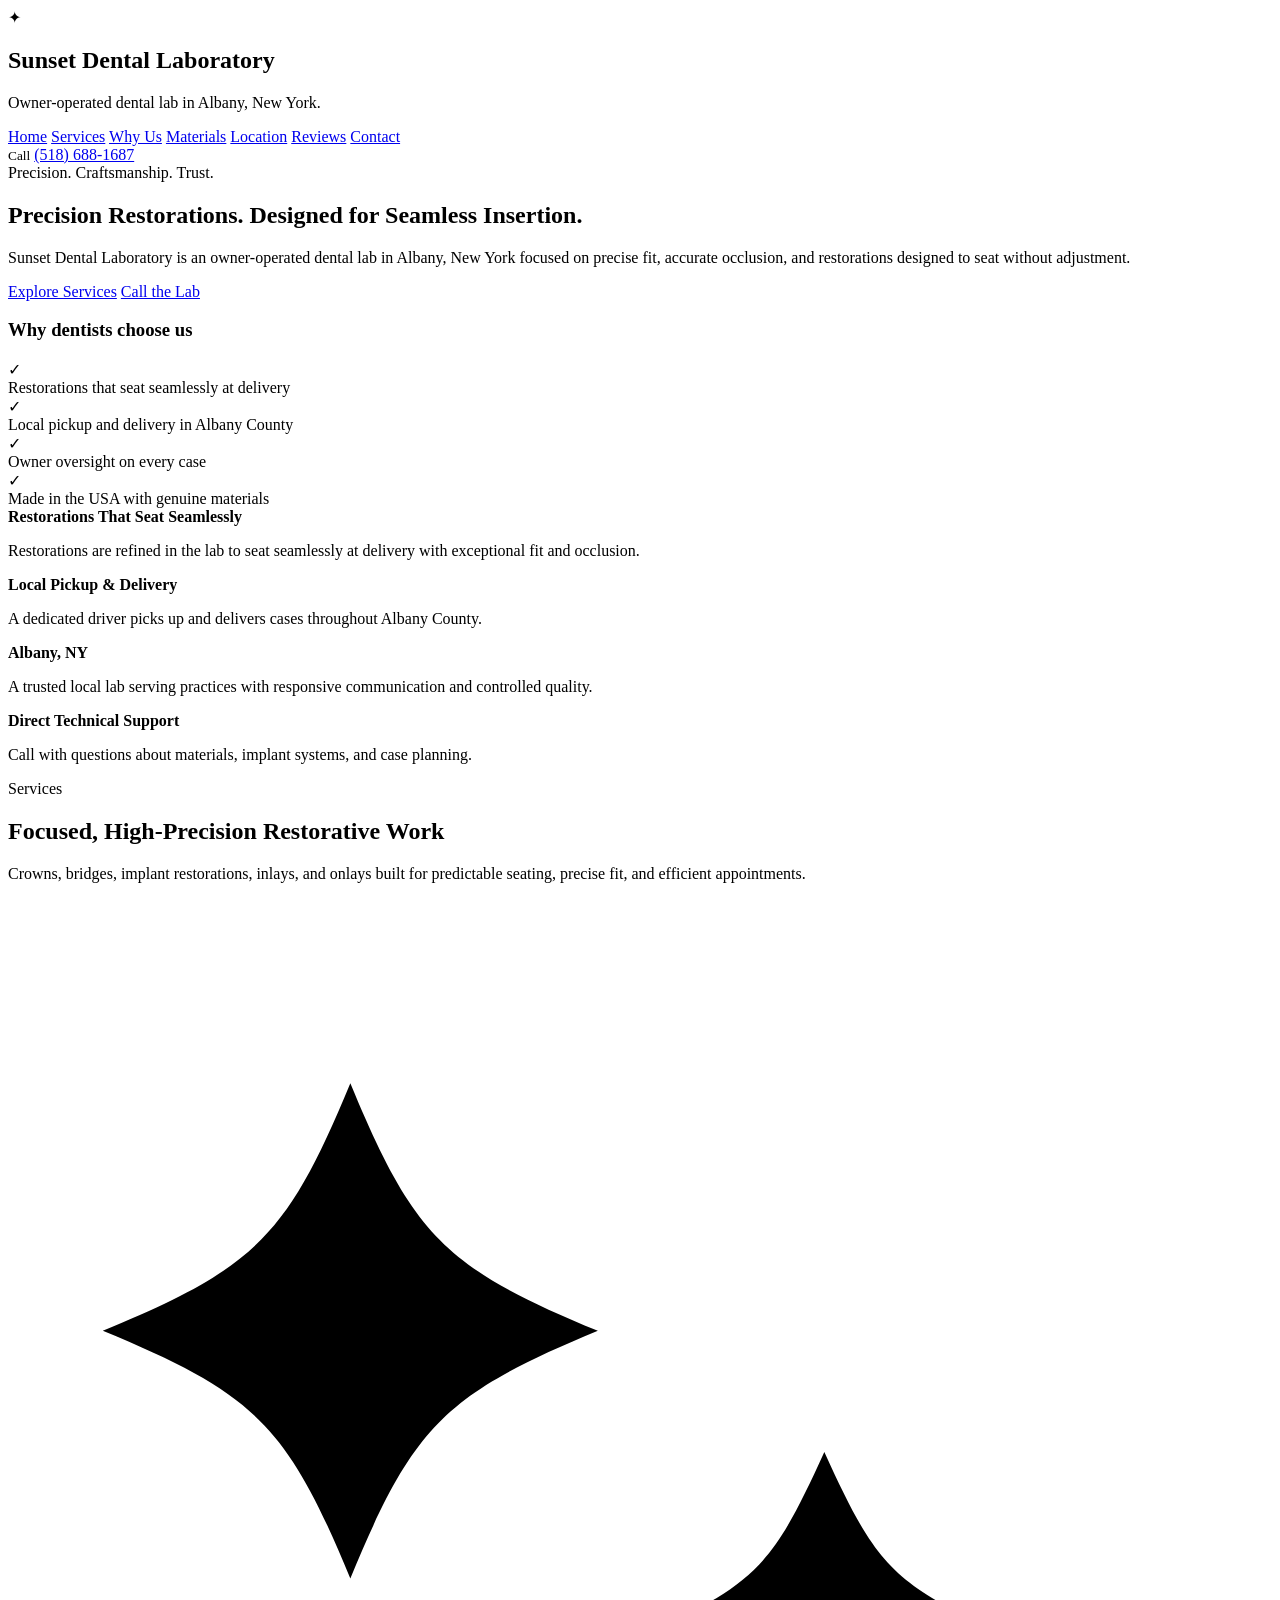
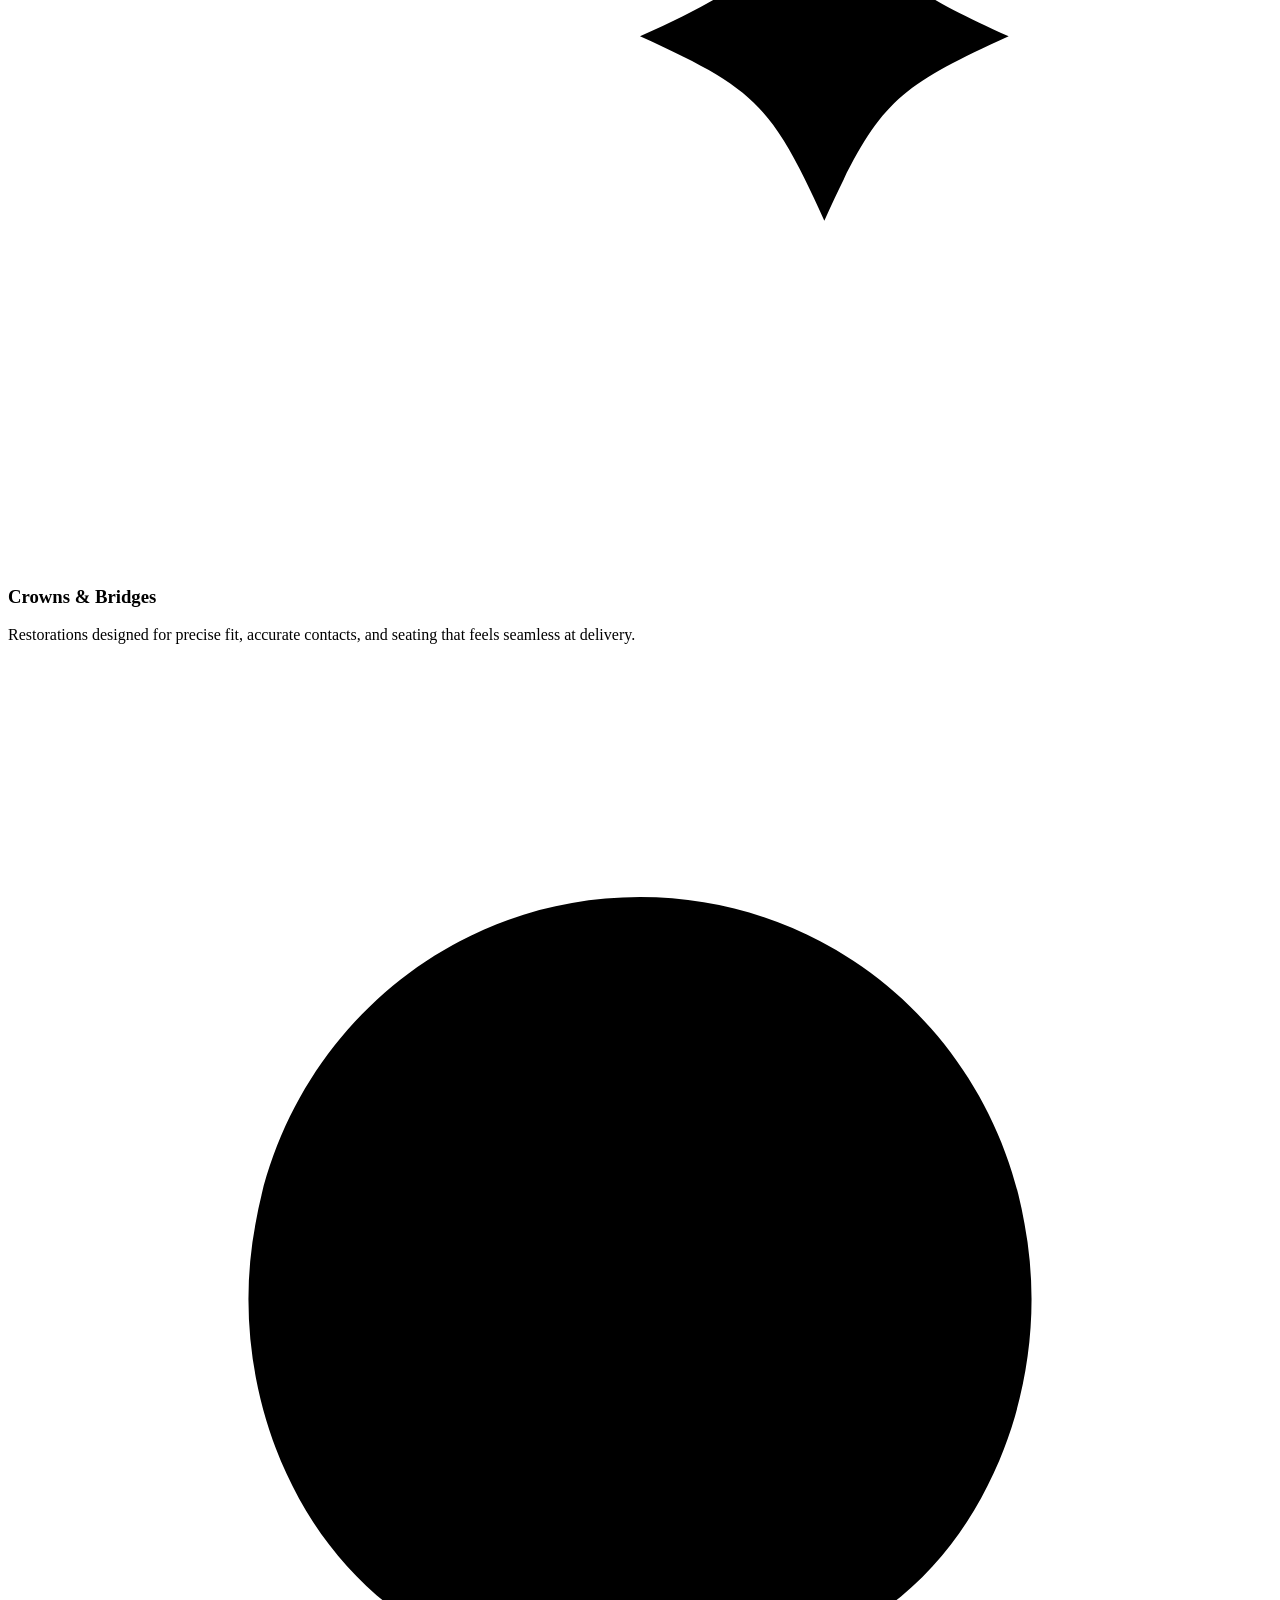
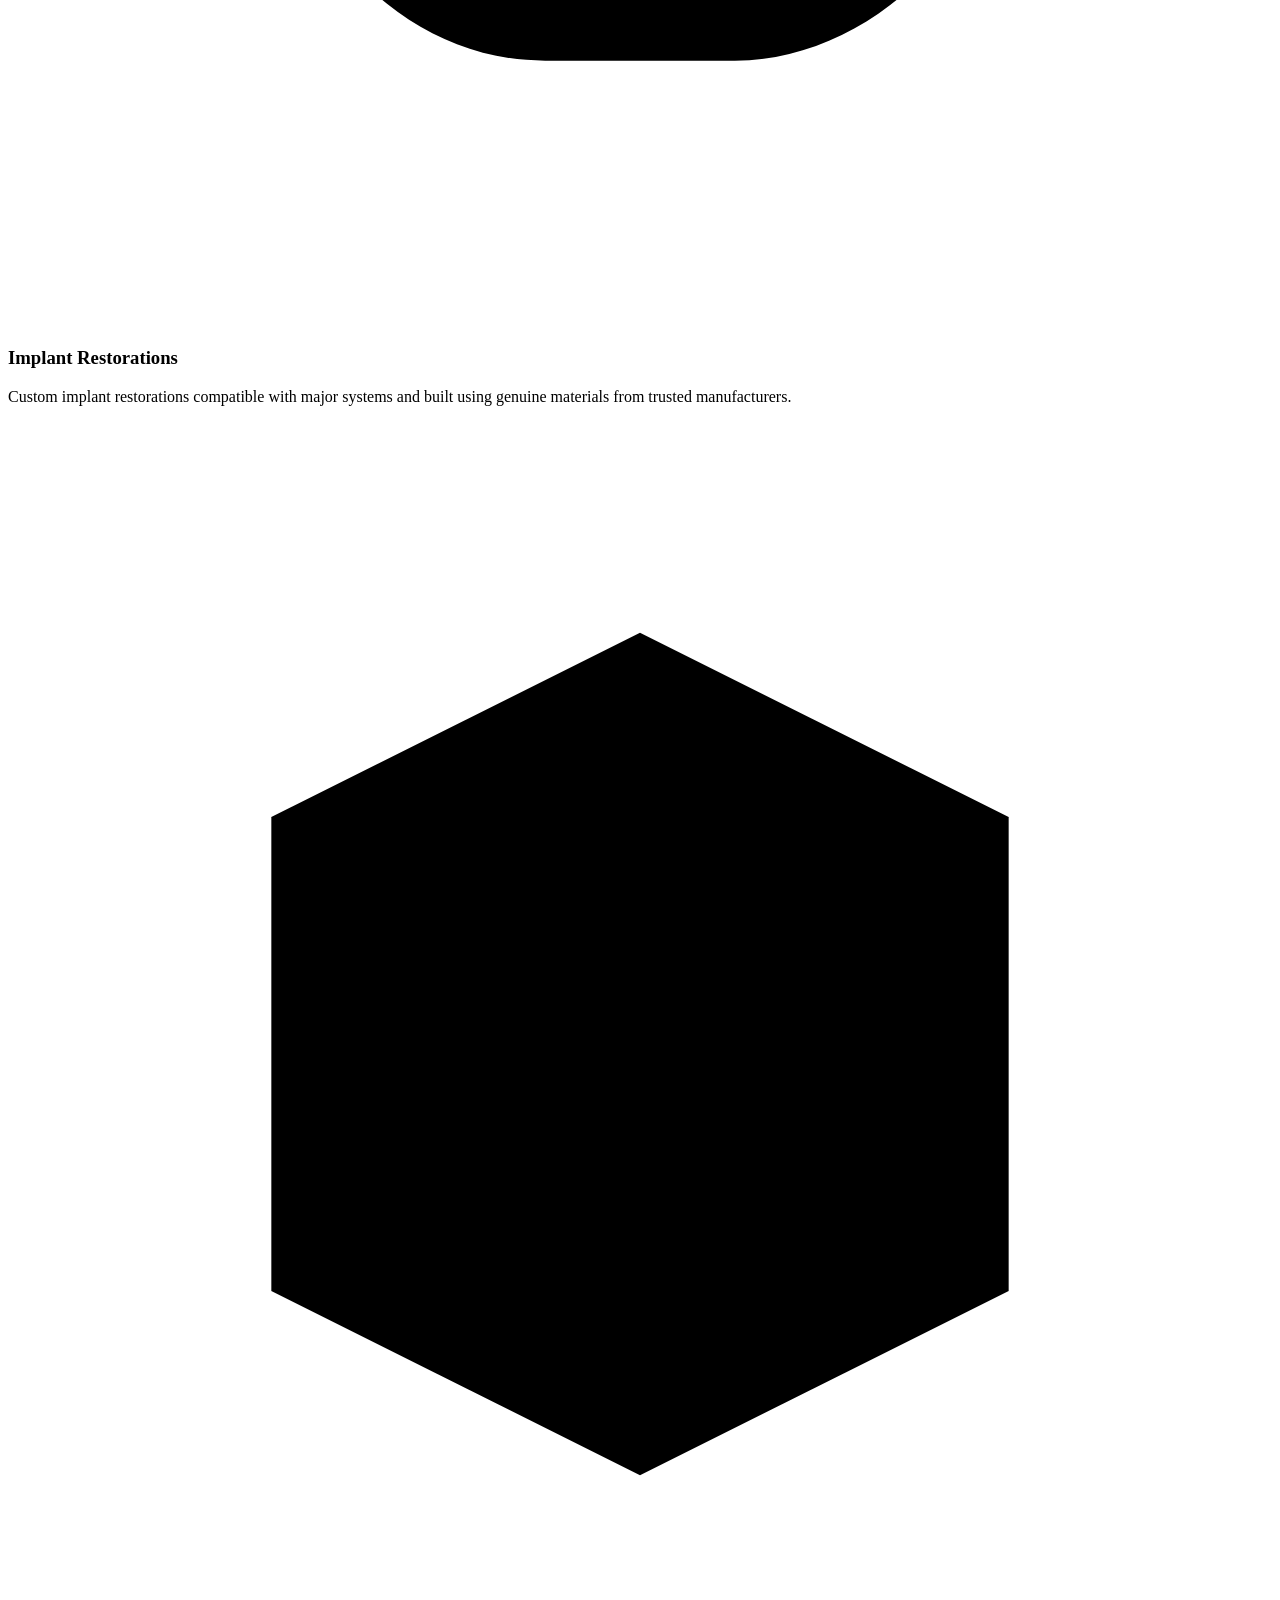
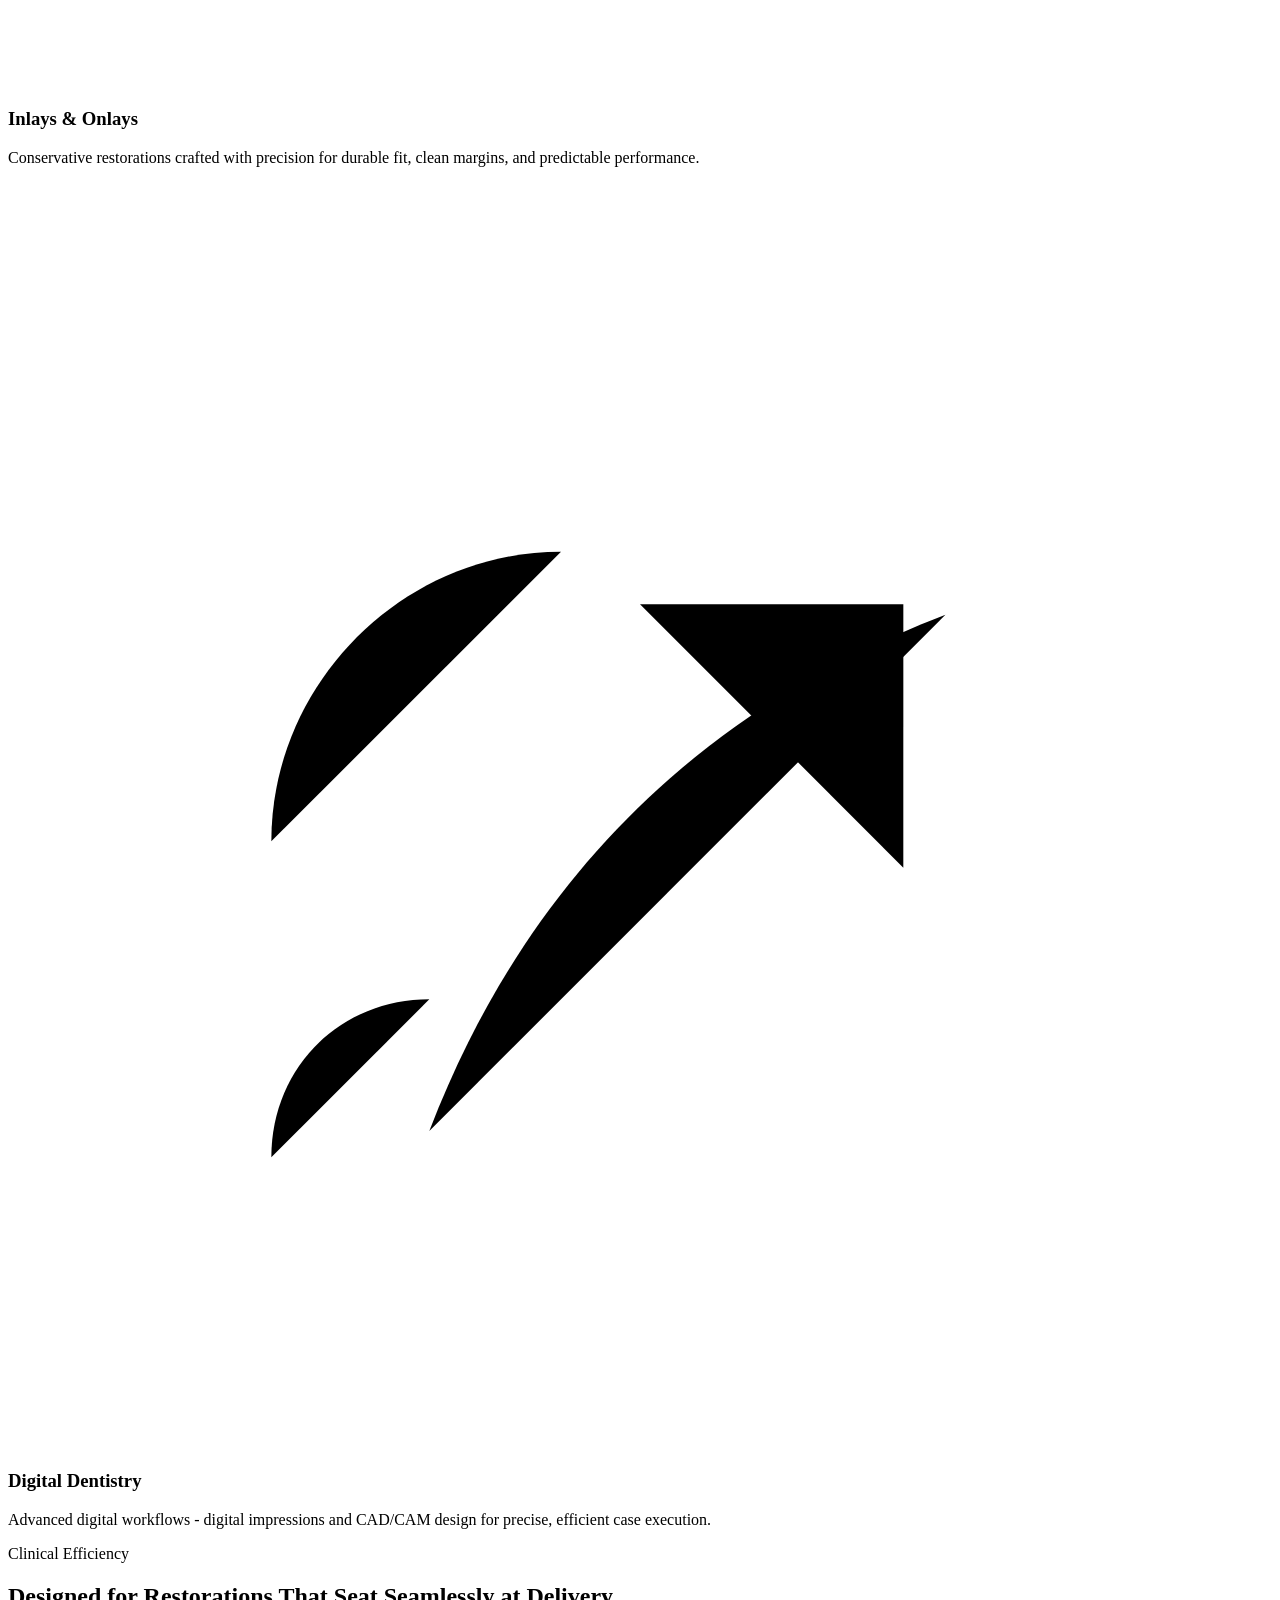
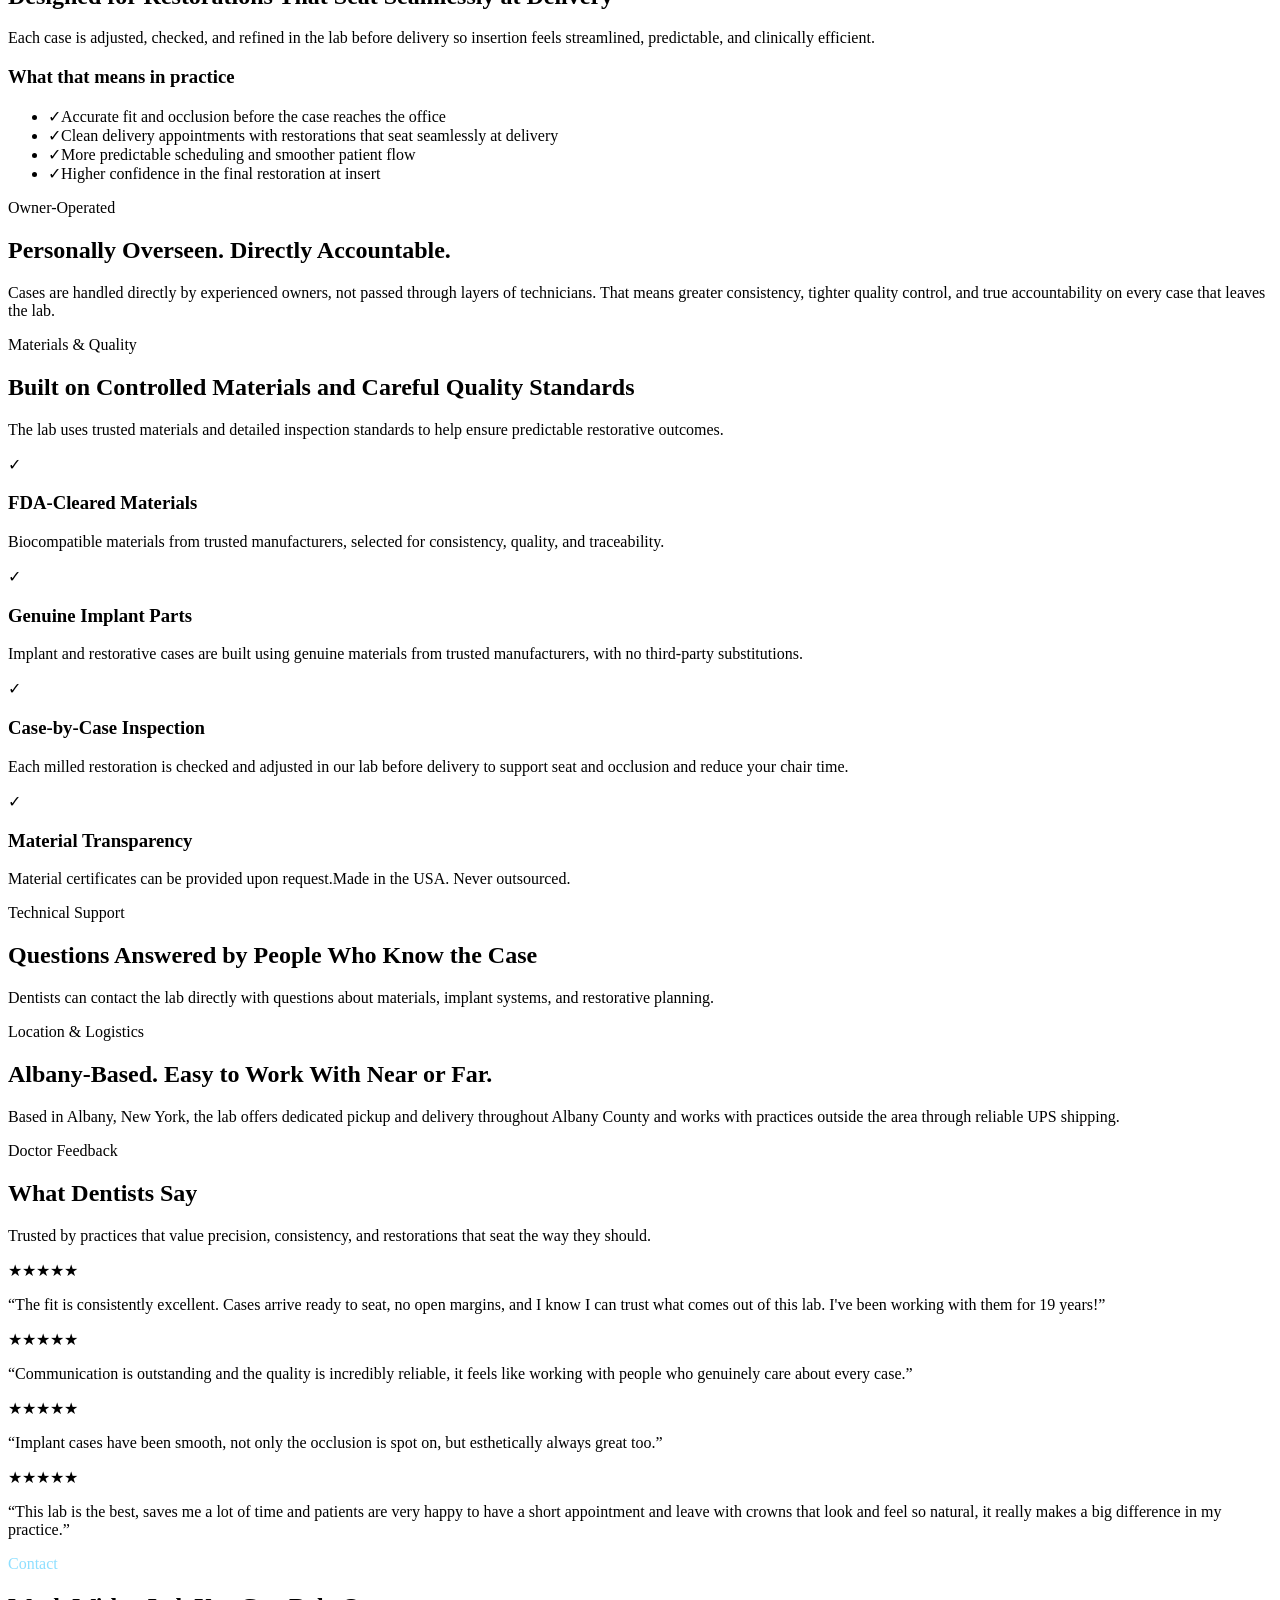
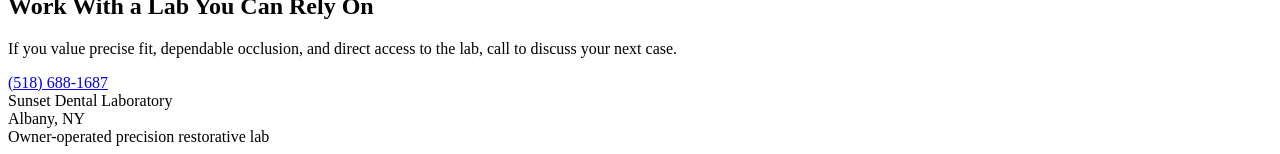
==== index.html @ c964f312 "Update index.html" ====
<!DOCTYPE html>
<html lang="en">
  <head>
    <meta charset="UTF-8" />
    <meta name="viewport" content="width=device-width, initial-scale=1.0" />
    <title>Sunset Dental Laboratory</title>
    <link rel="stylesheet" href="styles.css" />
  </head>
  <body>
    <div class="site-shell">
      <aside class="sidebar">
        <div class="brand">
          <div class="brand-mark">✦</div>
          <h1>Sunset Dental Laboratory</h1>
          <p>Owner-operated dental lab in Albany, New York.</p>
        </div>

        <nav class="side-nav" aria-label="Site navigation">
          <a href="#home">Home</a>
          <a href="#services">Services</a>
          <a href="#chairside">Why Us</a>
          <a href="#materials">Materials</a>
          <a href="#location">Location</a>
          <a href="#reviews">Reviews</a>
          <a href="#contact">Contact</a>
        </nav>

        <div class="side-contact">
          <small>Call</small>
          <a href="tel:15186881687">(518) 688-1687</a>
        </div>
      </aside>

      <main class="content">
        <section class="hero" id="home">
          <div class="container hero-grid">
            <div>
              <div class="eyebrow">Precision. Craftsmanship. Trust.</div>
              <h2>Precision Restorations. Designed for Seamless Insertion.</h2>
              <p>
                Sunset Dental Laboratory is an owner-operated dental lab in Albany, New York focused on precise fit,
                accurate occlusion, and restorations designed to seat without adjustment.
              </p>
              <div class="hero-actions">
                <a class="btn btn-primary" href="#services">Explore Services</a>
                <a class="btn btn-secondary" href="#contact">Call the Lab</a>
              </div>
            </div>

            <div class="hero-card">
              <h3>Why dentists choose us</h3>
              <div class="mini-list">
                <div class="mini-item"><div class="mini-dot">✓</div><div>Restorations that seat seamlessly at delivery</div></div>
                <div class="mini-item"><div class="mini-dot">✓</div><div>Local pickup and delivery in Albany County</div></div>
                <div class="mini-item"><div class="mini-dot">✓</div><div>Owner oversight on every case</div></div>
                <div class="mini-item"><div class="mini-dot">✓</div><div>Made in the USA with genuine materials</div></div>
              </div>
            </div>
          </div>
        </section>

        <section class="trust-strip">
          <div class="container">
            <div class="trust-grid">
              <div class="trust-item">
                <strong>Restorations That Seat Seamlessly</strong>
                <p>Restorations are refined in the lab to seat seamlessly at delivery with exceptional fit and occlusion.</p>
              </div>
              <div class="trust-item">
                <strong>Local Pickup &amp; Delivery</strong>
                <p>A dedicated driver picks up and delivers cases throughout Albany County.</p>
              </div>
              <div class="trust-item">
                <strong>Albany, NY</strong>
                <p>A trusted local lab serving practices with responsive communication and controlled quality.</p>
              </div>
              <div class="trust-item">
                <strong>Direct Technical Support</strong>
                <p>Call with questions about materials, implant systems, and case planning.</p>
              </div>
            </div>
          </div>
        </section>

        <section class="section" id="services">
          <div class="container">
            <div class="section-heading">
              <div class="eyebrow">Services</div>
              <h2>Focused, High-Precision Restorative Work</h2>
              <p>
                Crowns, bridges, implant restorations, inlays, and onlays built for predictable seating, precise fit,
                and efficient appointments.
              </p>
            </div>

            <div class="services-grid">
              <article class="card">
                <div class="card-top">
                  <div class="icon" aria-hidden="true"><svg viewBox="0 0 24 24"><path d="M6.5 3.5c1.2 2.9 1.8 3.5 4.7 4.7-2.9 1.2-3.5 1.8-4.7 4.7-1.2-2.9-1.8-3.5-4.7-4.7 2.9-1.2 3.5-1.8 4.7-4.7Z"></path><path d="M15.5 10.5c1 2.2 1.3 2.5 3.5 3.5-2.2 1-2.5 1.3-3.5 3.5-1-2.2-1.3-2.5-3.5-3.5 2.2-1 2.5-1.3 3.5-3.5Z"></path></svg></div>
                  <h3>Crowns &amp; Bridges</h3>
                </div>
                <p>Restorations designed for precise fit, accurate contacts, and seating that feels seamless at delivery.</p>
              </article>

              <article class="card">
                <div class="card-top">
                  <div class="icon" aria-hidden="true"><svg viewBox="0 0 24 24"><path d="M12 4.5c3.7 0 6.7 2.7 7.3 6.2.4 2.1-.1 4.4-1.4 6.1-1 1.3-2.5 2.2-4.1 2.2H10.2c-1.7 0-3.1-.9-4.1-2.2-1.3-1.7-1.8-4-1.4-6.1C5.3 7.2 8.3 4.5 12 4.5Z"></path><path d="M12 8.2c1.9 0 3.4 1.5 3.4 3.4S13.9 15 12 15s-3.4-1.5-3.4-3.4S10.1 8.2 12 8.2Z"></path><path d="M12 15v4"></path></svg></div>
                  <h3>Implant Restorations</h3>
                </div>
                <p>Custom implant restorations compatible with major systems and built using genuine materials from trusted manufacturers.</p>
              </article>

              <article class="card">
                <div class="card-top">
                  <div class="icon" aria-hidden="true"><svg viewBox="0 0 24 24"><path d="M5 7.5 12 4l7 3.5v9L12 20l-7-3.5Z"></path><path d="M5 7.5 12 12l7-4.5"></path><path d="M12 12v8"></path></svg></div>
                  <h3>Inlays &amp; Onlays</h3>
                </div>
                <p>Conservative restorations crafted with precision for durable fit, clean margins, and predictable performance.</p>
              </article>

              <article class="card">
                <div class="card-top">
                  <div class="icon" aria-hidden="true"><svg viewBox="0 0 24 24"><path d="M8 18c1.8-4.7 5.1-8 9.8-9.8"></path><path d="M12 8h5v5"></path><path d="M5 12.5c0-3 2.5-5.5 5.5-5.5"></path><path d="M5 18.5c0-1.7 1.3-3 3-3"></path></svg></div>
                  <h3>Digital Dentistry</h3>
                </div>
                <p>Advanced digital workflows - digital impressions and CAD/CAM design for precise, efficient case execution.</p>
              </article>
            </div>
          </div>
        </section>

        <section class="section" id="chairside">
          <div class="container two-col">
            <div class="statement-panel">
              <div class="eyebrow">Clinical Efficiency</div>
              <h2>Designed for Restorations That Seat Seamlessly at Delivery</h2>
              <p>
                Each case is adjusted, checked, and refined in the lab before delivery so insertion feels streamlined,
                predictable, and clinically efficient.
              </p>
            </div>

            <div class="points-card">
              <h3>What that means in practice</h3>
              <ul class="check-list">
                <li><span class="check">✓</span><span>Accurate fit and occlusion before the case reaches the office</span></li>
                <li><span class="check">✓</span><span>Clean delivery appointments with restorations that seat seamlessly at delivery</span></li>
                <li><span class="check">✓</span><span>More predictable scheduling and smoother patient flow</span></li>
                <li><span class="check">✓</span><span>Higher confidence in the final restoration at insert</span></li>
              </ul>
            </div>
          </div>
        </section>

        <section class="section">
          <div class="container">
            <div class="statement-panel">
              <div class="eyebrow">Owner-Operated</div>
              <h2>Personally Overseen. Directly Accountable.</h2>
              <p>
                Cases are handled directly by experienced owners, not passed through layers of technicians. That means
                greater consistency, tighter quality control, and true accountability on every case that leaves the lab.
              </p>
            </div>
          </div>
        </section>

        <section class="section" id="materials">
          <div class="container">
            <div class="section-heading">
              <div class="eyebrow">Materials &amp; Quality</div>
              <h2>Built on Controlled Materials and Careful Quality Standards</h2>
              <p>
                The lab uses trusted materials and detailed inspection standards to help ensure predictable restorative outcomes.
              </p>
            </div>

            <div class="quality-grid">
              <article class="card">
                <div class="card-top">
                  <div class="icon">✓</div>
                  <h3>FDA-Cleared Materials</h3>
                </div>
                <p>Biocompatible materials from trusted manufacturers, selected for consistency, quality, and traceability.</p>
              </article>

              <article class="card">
                <div class="card-top">
                  <div class="icon">✓</div>
                  <h3>Genuine Implant Parts</h3>
                </div>
                <p>Implant and restorative cases are built using genuine materials from trusted manufacturers, with no third-party substitutions.</p>
              </article>

              <article class="card">
                <div class="card-top">
                  <div class="icon">✓</div>
                  <h3>Case-by-Case Inspection</h3>
                </div>
                <p>Each milled restoration is checked and adjusted in our lab before delivery to support seat and occlusion and reduce your chair time.</p>
              </article>

              <article class="card">
                <div class="card-top">
                  <div class="icon">✓</div>
                  <h3>Material Transparency</h3>
                </div>
                <p>Material certificates can be provided upon request.<span class="quality-note">Made in the USA. Never outsourced.</span></p>
              </article>
            </div>
          </div>
        </section>

        <section class="section">
          <div class="container">
            <div class="support-panel">
              <div class="eyebrow">Technical Support</div>
              <h2>Questions Answered by People Who Know the Case</h2>
              <p>
                Dentists can contact the lab directly with questions about materials, implant systems, and restorative
                planning.
              </p>
            </div>
          </div>
        </section>

        <section class="section" id="location">
          <div class="container">
            <div class="location-panel">
              <div class="eyebrow">Location &amp; Logistics</div>
              <h2>Albany-Based. Easy to Work With Near or Far.</h2>
              <p>
                Based in Albany, New York, the lab offers dedicated pickup and delivery throughout Albany County and
                works with practices outside the area through reliable UPS shipping.
              </p>
            </div>
          </div>
        </section>

        <section class="section" id="reviews">
          <div class="container">
            <div class="section-heading">
              <div class="eyebrow">Doctor Feedback</div>
              <h2>What Dentists Say</h2>
              <p>
                Trusted by practices that value precision, consistency, and restorations that seat the way they should.
              </p>
            </div>

            <div class="reviews-grid">
              <article class="card">
                <div class="stars">★★★★★</div>
                <p>“The fit is consistently excellent. Cases arrive ready to seat, no open margins, and I know I can trust what comes out of this lab. I've been working with them for 19 years!”</p>
              </article>

              <article class="card">
                <div class="stars">★★★★★</div>
                <p>“Communication is outstanding and the quality is incredibly reliable, it feels like working with people who genuinely care about every case.”</p>
              </article>

              <article class="card">
                <div class="stars">★★★★★</div>
                <p>“Implant cases have been smooth, not only the occlusion is spot on, but esthetically always great too.”</p>
              </article>

              <article class="card">
                <div class="stars">★★★★★</div>
                <p>“This lab is the best, saves me a lot of time and patients are very happy to have a short appointment and leave with crowns that look and feel so natural, it really makes a big difference in my practice.”</p>
              </article>
            </div>
          </div>
        </section>

        <section class="section cta-band" id="contact">
          <div class="container">
            <div class="cta-panel">
              <div class="eyebrow" style="color:#8edfff;">Contact</div>
              <h2>Work With a Lab You Can Rely On</h2>
              <p>
                If you value precise fit, dependable occlusion, and direct access to the lab, call to discuss your next case.
              </p>
              <a class="phone-pill" href="tel:15186881687">(518) 688-1687</a>
            </div>

            <div class="footer">
              <div>Sunset Dental Laboratory</div>
              <div>Albany, NY</div>
              <div>Owner-operated precision restorative lab</div>
            </div>
          </div>
        </section>
      </main>
    </div>
  </body>
</html>
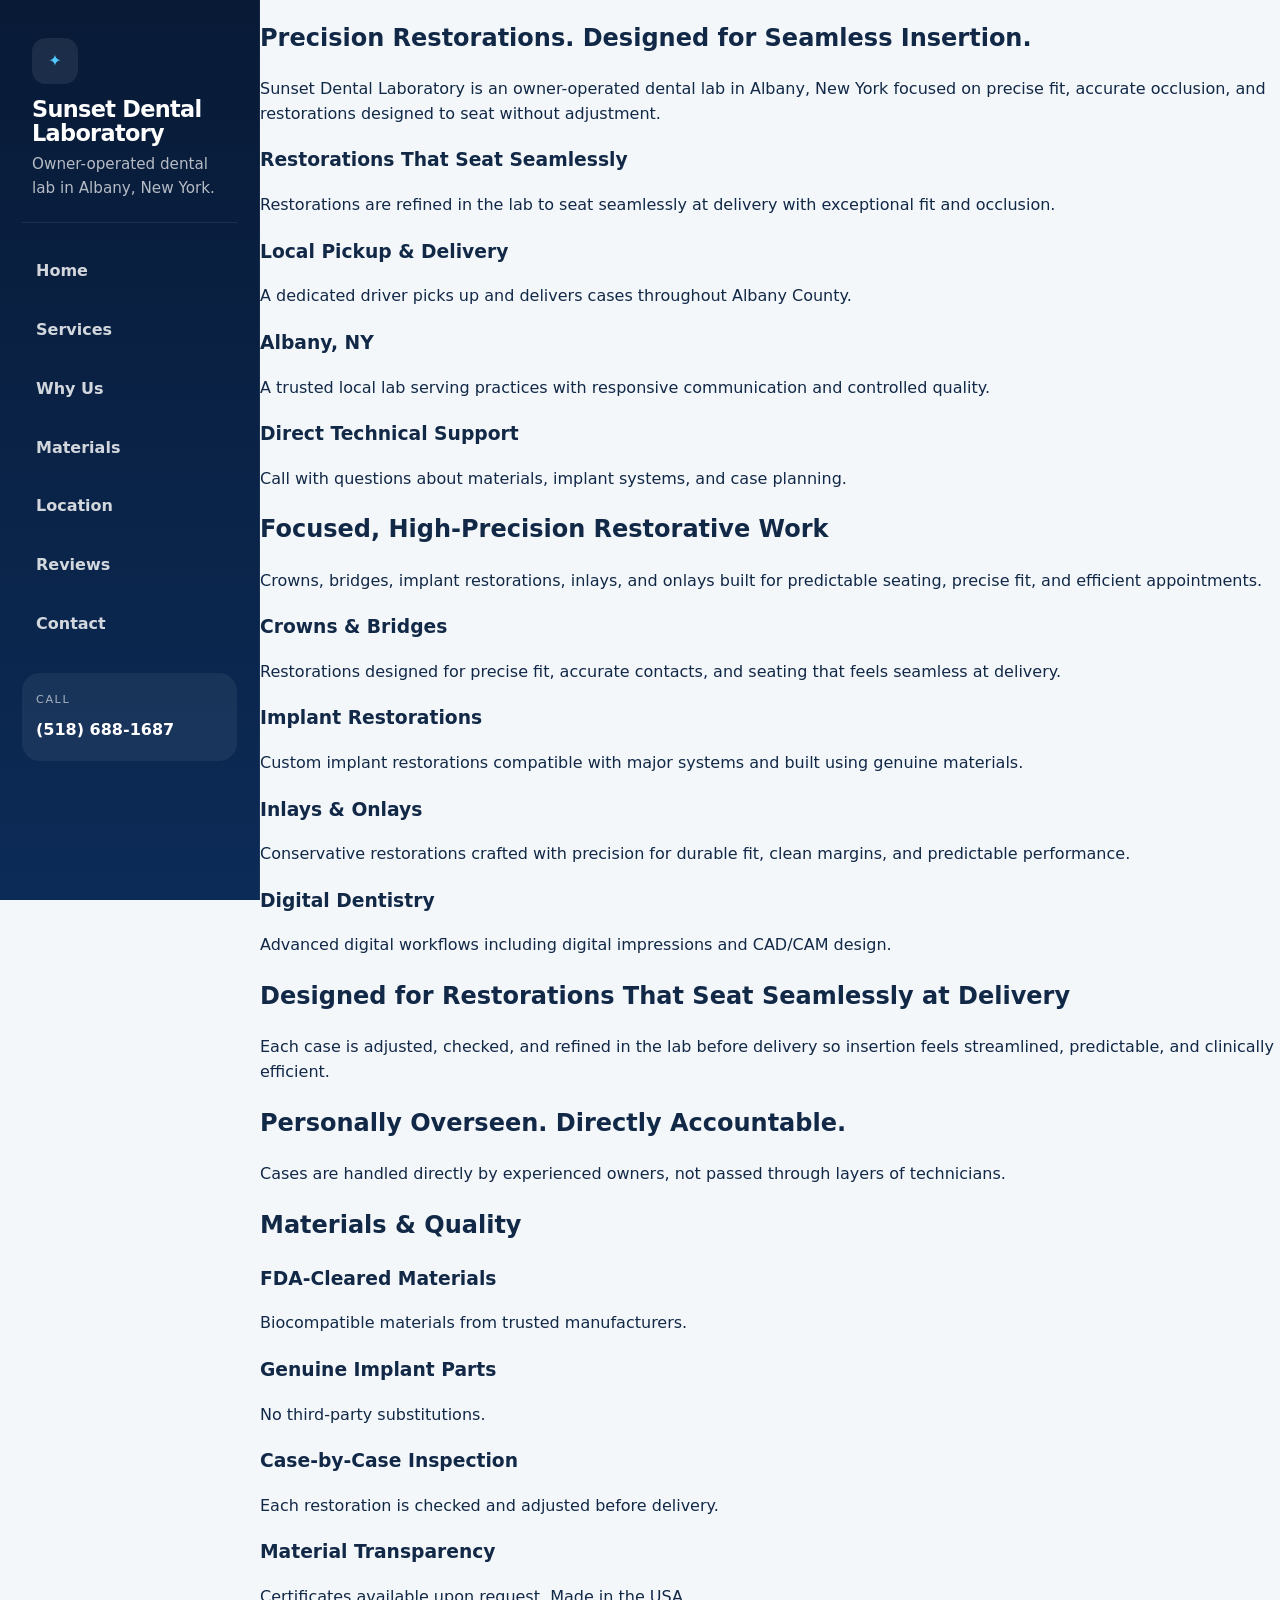
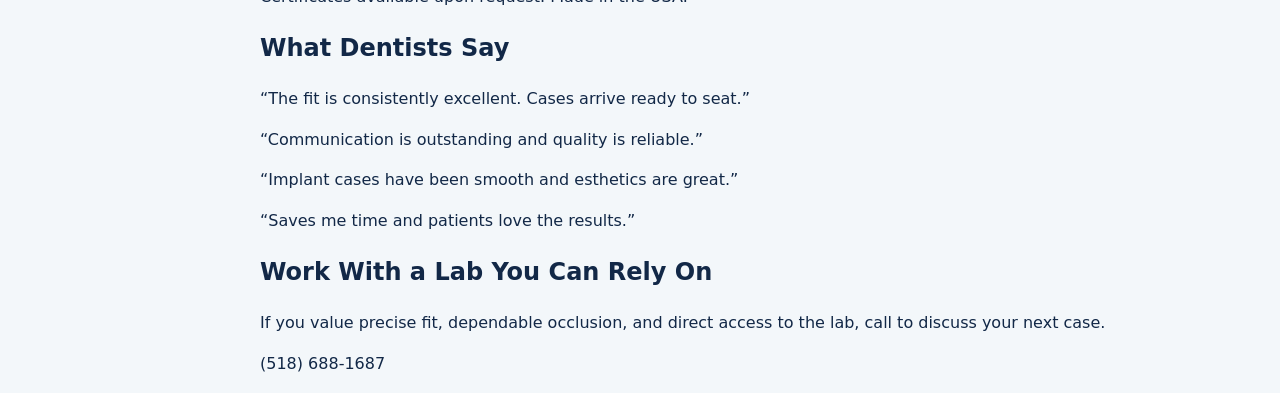
==== commit e48816f2: "Update index.html" ====
--- a/index.html
+++ b/index.html
@@ -1,295 +1,145 @@
 <!DOCTYPE html>
 <html lang="en">
-  <head>
-    <meta charset="UTF-8" />
-    <meta name="viewport" content="width=device-width, initial-scale=1.0" />
-    <title>Sunset Dental Laboratory</title>
-    <link rel="stylesheet" href="styles.css" />
-  </head>
-  <body>
-    <div class="site-shell">
-      <aside class="sidebar">
-        <div class="brand">
-          <div class="brand-mark">✦</div>
-          <h1>Sunset Dental Laboratory</h1>
-          <p>Owner-operated dental lab in Albany, New York.</p>
-        </div>
+<head>
+  <meta charset="UTF-8">
+  <meta name="viewport" content="width=device-width, initial-scale=1.0">
+  <title>Sunset Dental Laboratory</title>
 
-        <nav class="side-nav" aria-label="Site navigation">
-          <a href="#home">Home</a>
-          <a href="#services">Services</a>
-          <a href="#chairside">Why Us</a>
-          <a href="#materials">Materials</a>
-          <a href="#location">Location</a>
-          <a href="#reviews">Reviews</a>
-          <a href="#contact">Contact</a>
-        </nav>
+  <!-- Link to your styles -->
+  <link rel="stylesheet" href="styles.css">
+</head>
 
-        <div class="side-contact">
-          <small>Call</small>
-          <a href="tel:15186881687">(518) 688-1687</a>
-        </div>
-      </aside>
+<body>
 
-      <main class="content">
-        <section class="hero" id="home">
-          <div class="container hero-grid">
-            <div>
-              <div class="eyebrow">Precision. Craftsmanship. Trust.</div>
-              <h2>Precision Restorations. Designed for Seamless Insertion.</h2>
-              <p>
-                Sunset Dental Laboratory is an owner-operated dental lab in Albany, New York focused on precise fit,
-                accurate occlusion, and restorations designed to seat without adjustment.
-              </p>
-              <div class="hero-actions">
-                <a class="btn btn-primary" href="#services">Explore Services</a>
-                <a class="btn btn-secondary" href="#contact">Call the Lab</a>
-              </div>
-            </div>
+<div class="site-shell">
 
-            <div class="hero-card">
-              <h3>Why dentists choose us</h3>
-              <div class="mini-list">
-                <div class="mini-item"><div class="mini-dot">✓</div><div>Restorations that seat seamlessly at delivery</div></div>
-                <div class="mini-item"><div class="mini-dot">✓</div><div>Local pickup and delivery in Albany County</div></div>
-                <div class="mini-item"><div class="mini-dot">✓</div><div>Owner oversight on every case</div></div>
-                <div class="mini-item"><div class="mini-dot">✓</div><div>Made in the USA with genuine materials</div></div>
-              </div>
-            </div>
-          </div>
-        </section>
+  <aside class="sidebar">
+    <div class="brand">
+      <div class="brand-mark">✦</div>
+      <h1>Sunset Dental Laboratory</h1>
+      <p>Owner-operated dental lab in Albany, New York.</p>
+    </div>
 
-        <section class="trust-strip">
-          <div class="container">
-            <div class="trust-grid">
-              <div class="trust-item">
-                <strong>Restorations That Seat Seamlessly</strong>
-                <p>Restorations are refined in the lab to seat seamlessly at delivery with exceptional fit and occlusion.</p>
-              </div>
-              <div class="trust-item">
-                <strong>Local Pickup &amp; Delivery</strong>
-                <p>A dedicated driver picks up and delivers cases throughout Albany County.</p>
-              </div>
-              <div class="trust-item">
-                <strong>Albany, NY</strong>
-                <p>A trusted local lab serving practices with responsive communication and controlled quality.</p>
-              </div>
-              <div class="trust-item">
-                <strong>Direct Technical Support</strong>
-                <p>Call with questions about materials, implant systems, and case planning.</p>
-              </div>
-            </div>
-          </div>
-        </section>
+    <nav class="side-nav">
+      <a href="#home">Home</a>
+      <a href="#services">Services</a>
+      <a href="#chairside">Why Us</a>
+      <a href="#materials">Materials</a>
+      <a href="#location">Location</a>
+      <a href="#reviews">Reviews</a>
+      <a href="#contact">Contact</a>
+    </nav>
 
-        <section class="section" id="services">
-          <div class="container">
-            <div class="section-heading">
-              <div class="eyebrow">Services</div>
-              <h2>Focused, High-Precision Restorative Work</h2>
-              <p>
-                Crowns, bridges, implant restorations, inlays, and onlays built for predictable seating, precise fit,
-                and efficient appointments.
-              </p>
-            </div>
+    <div class="side-contact">
+      <small>Call</small>
+      <a href="tel:15186881687">(518) 688-1687</a>
+    </div>
+  </aside>
 
-            <div class="services-grid">
-              <article class="card">
-                <div class="card-top">
-                  <div class="icon" aria-hidden="true"><svg viewBox="0 0 24 24"><path d="M6.5 3.5c1.2 2.9 1.8 3.5 4.7 4.7-2.9 1.2-3.5 1.8-4.7 4.7-1.2-2.9-1.8-3.5-4.7-4.7 2.9-1.2 3.5-1.8 4.7-4.7Z"></path><path d="M15.5 10.5c1 2.2 1.3 2.5 3.5 3.5-2.2 1-2.5 1.3-3.5 3.5-1-2.2-1.3-2.5-3.5-3.5 2.2-1 2.5-1.3 3.5-3.5Z"></path></svg></div>
-                  <h3>Crowns &amp; Bridges</h3>
-                </div>
-                <p>Restorations designed for precise fit, accurate contacts, and seating that feels seamless at delivery.</p>
-              </article>
+  <main class="content">
 
-              <article class="card">
-                <div class="card-top">
-                  <div class="icon" aria-hidden="true"><svg viewBox="0 0 24 24"><path d="M12 4.5c3.7 0 6.7 2.7 7.3 6.2.4 2.1-.1 4.4-1.4 6.1-1 1.3-2.5 2.2-4.1 2.2H10.2c-1.7 0-3.1-.9-4.1-2.2-1.3-1.7-1.8-4-1.4-6.1C5.3 7.2 8.3 4.5 12 4.5Z"></path><path d="M12 8.2c1.9 0 3.4 1.5 3.4 3.4S13.9 15 12 15s-3.4-1.5-3.4-3.4S10.1 8.2 12 8.2Z"></path><path d="M12 15v4"></path></svg></div>
-                  <h3>Implant Restorations</h3>
-                </div>
-                <p>Custom implant restorations compatible with major systems and built using genuine materials from trusted manufacturers.</p>
-              </article>
+    <!-- HERO -->
+    <section id="home">
+      <h2>Precision Restorations. Designed for Seamless Insertion.</h2>
+      <p>
+        Sunset Dental Laboratory is an owner-operated dental lab in Albany, New York focused on precise fit,
+        accurate occlusion, and restorations designed to seat without adjustment.
+      </p>
+    </section>
 
-              <article class="card">
-                <div class="card-top">
-                  <div class="icon" aria-hidden="true"><svg viewBox="0 0 24 24"><path d="M5 7.5 12 4l7 3.5v9L12 20l-7-3.5Z"></path><path d="M5 7.5 12 12l7-4.5"></path><path d="M12 12v8"></path></svg></div>
-                  <h3>Inlays &amp; Onlays</h3>
-                </div>
-                <p>Conservative restorations crafted with precision for durable fit, clean margins, and predictable performance.</p>
-              </article>
+    <!-- TRUST -->
+    <section>
+      <h3>Restorations That Seat Seamlessly</h3>
+      <p>Restorations are refined in the lab to seat seamlessly at delivery with exceptional fit and occlusion.</p>
 
-              <article class="card">
-                <div class="card-top">
-                  <div class="icon" aria-hidden="true"><svg viewBox="0 0 24 24"><path d="M8 18c1.8-4.7 5.1-8 9.8-9.8"></path><path d="M12 8h5v5"></path><path d="M5 12.5c0-3 2.5-5.5 5.5-5.5"></path><path d="M5 18.5c0-1.7 1.3-3 3-3"></path></svg></div>
-                  <h3>Digital Dentistry</h3>
-                </div>
-                <p>Advanced digital workflows - digital impressions and CAD/CAM design for precise, efficient case execution.</p>
-              </article>
-            </div>
-          </div>
-        </section>
+      <h3>Local Pickup & Delivery</h3>
+      <p>A dedicated driver picks up and delivers cases throughout Albany County.</p>
 
-        <section class="section" id="chairside">
-          <div class="container two-col">
-            <div class="statement-panel">
-              <div class="eyebrow">Clinical Efficiency</div>
-              <h2>Designed for Restorations That Seat Seamlessly at Delivery</h2>
-              <p>
-                Each case is adjusted, checked, and refined in the lab before delivery so insertion feels streamlined,
-                predictable, and clinically efficient.
-              </p>
-            </div>
+      <h3>Albany, NY</h3>
+      <p>A trusted local lab serving practices with responsive communication and controlled quality.</p>
 
-            <div class="points-card">
-              <h3>What that means in practice</h3>
-              <ul class="check-list">
-                <li><span class="check">✓</span><span>Accurate fit and occlusion before the case reaches the office</span></li>
-                <li><span class="check">✓</span><span>Clean delivery appointments with restorations that seat seamlessly at delivery</span></li>
-                <li><span class="check">✓</span><span>More predictable scheduling and smoother patient flow</span></li>
-                <li><span class="check">✓</span><span>Higher confidence in the final restoration at insert</span></li>
-              </ul>
-            </div>
-          </div>
-        </section>
+      <h3>Direct Technical Support</h3>
+      <p>Call with questions about materials, implant systems, and case planning.</p>
+    </section>
 
-        <section class="section">
-          <div class="container">
-            <div class="statement-panel">
-              <div class="eyebrow">Owner-Operated</div>
-              <h2>Personally Overseen. Directly Accountable.</h2>
-              <p>
-                Cases are handled directly by experienced owners, not passed through layers of technicians. That means
-                greater consistency, tighter quality control, and true accountability on every case that leaves the lab.
-              </p>
-            </div>
-          </div>
-        </section>
+    <!-- SERVICES -->
+    <section id="services">
+      <h2>Focused, High-Precision Restorative Work</h2>
+      <p>
+        Crowns, bridges, implant restorations, inlays, and onlays built for predictable seating, precise fit,
+        and efficient appointments.
+      </p>
 
-        <section class="section" id="materials">
-          <div class="container">
-            <div class="section-heading">
-              <div class="eyebrow">Materials &amp; Quality</div>
-              <h2>Built on Controlled Materials and Careful Quality Standards</h2>
-              <p>
-                The lab uses trusted materials and detailed inspection standards to help ensure predictable restorative outcomes.
-              </p>
-            </div>
+      <h3>Crowns & Bridges</h3>
+      <p>Restorations designed for precise fit, accurate contacts, and seating that feels seamless at delivery.</p>
 
-            <div class="quality-grid">
-              <article class="card">
-                <div class="card-top">
-                  <div class="icon">✓</div>
-                  <h3>FDA-Cleared Materials</h3>
-                </div>
-                <p>Biocompatible materials from trusted manufacturers, selected for consistency, quality, and traceability.</p>
-              </article>
+      <h3>Implant Restorations</h3>
+      <p>Custom implant restorations compatible with major systems and built using genuine materials.</p>
 
-              <article class="card">
-                <div class="card-top">
-                  <div class="icon">✓</div>
-                  <h3>Genuine Implant Parts</h3>
-                </div>
-                <p>Implant and restorative cases are built using genuine materials from trusted manufacturers, with no third-party substitutions.</p>
-              </article>
+      <h3>Inlays & Onlays</h3>
+      <p>Conservative restorations crafted with precision for durable fit, clean margins, and predictable performance.</p>
 
-              <article class="card">
-                <div class="card-top">
-                  <div class="icon">✓</div>
-                  <h3>Case-by-Case Inspection</h3>
-                </div>
-                <p>Each milled restoration is checked and adjusted in our lab before delivery to support seat and occlusion and reduce your chair time.</p>
-              </article>
+      <h3>Digital Dentistry</h3>
+      <p>Advanced digital workflows including digital impressions and CAD/CAM design.</p>
+    </section>
 
-              <article class="card">
-                <div class="card-top">
-                  <div class="icon">✓</div>
-                  <h3>Material Transparency</h3>
-                </div>
-                <p>Material certificates can be provided upon request.<span class="quality-note">Made in the USA. Never outsourced.</span></p>
-              </article>
-            </div>
-          </div>
-        </section>
+    <!-- WHY US -->
+    <section id="chairside">
+      <h2>Designed for Restorations That Seat Seamlessly at Delivery</h2>
+      <p>
+        Each case is adjusted, checked, and refined in the lab before delivery so insertion feels streamlined,
+        predictable, and clinically efficient.
+      </p>
+    </section>
 
-        <section class="section">
-          <div class="container">
-            <div class="support-panel">
-              <div class="eyebrow">Technical Support</div>
-              <h2>Questions Answered by People Who Know the Case</h2>
-              <p>
-                Dentists can contact the lab directly with questions about materials, implant systems, and restorative
-                planning.
-              </p>
-            </div>
-          </div>
-        </section>
+    <!-- OWNER -->
+    <section>
+      <h2>Personally Overseen. Directly Accountable.</h2>
+      <p>
+        Cases are handled directly by experienced owners, not passed through layers of technicians.
+      </p>
+    </section>
 
-        <section class="section" id="location">
-          <div class="container">
-            <div class="location-panel">
-              <div class="eyebrow">Location &amp; Logistics</div>
-              <h2>Albany-Based. Easy to Work With Near or Far.</h2>
-              <p>
-                Based in Albany, New York, the lab offers dedicated pickup and delivery throughout Albany County and
-                works with practices outside the area through reliable UPS shipping.
-              </p>
-            </div>
-          </div>
-        </section>
+    <!-- MATERIALS -->
+    <section id="materials">
+      <h2>Materials & Quality</h2>
 
-        <section class="section" id="reviews">
-          <div class="container">
-            <div class="section-heading">
-              <div class="eyebrow">Doctor Feedback</div>
-              <h2>What Dentists Say</h2>
-              <p>
-                Trusted by practices that value precision, consistency, and restorations that seat the way they should.
-              </p>
-            </div>
+      <h3>FDA-Cleared Materials</h3>
+      <p>Biocompatible materials from trusted manufacturers.</p>
 
-            <div class="reviews-grid">
-              <article class="card">
-                <div class="stars">★★★★★</div>
-                <p>“The fit is consistently excellent. Cases arrive ready to seat, no open margins, and I know I can trust what comes out of this lab. I've been working with them for 19 years!”</p>
-              </article>
+      <h3>Genuine Implant Parts</h3>
+      <p>No third-party substitutions.</p>
 
-              <article class="card">
-                <div class="stars">★★★★★</div>
-                <p>“Communication is outstanding and the quality is incredibly reliable, it feels like working with people who genuinely care about every case.”</p>
-              </article>
+      <h3>Case-by-Case Inspection</h3>
+      <p>Each restoration is checked and adjusted before delivery.</p>
 
-              <article class="card">
-                <div class="stars">★★★★★</div>
-                <p>“Implant cases have been smooth, not only the occlusion is spot on, but esthetically always great too.”</p>
-              </article>
+      <h3>Material Transparency</h3>
+      <p>Certificates available upon request. Made in the USA.</p>
+    </section>
 
-              <article class="card">
-                <div class="stars">★★★★★</div>
-                <p>“This lab is the best, saves me a lot of time and patients are very happy to have a short appointment and leave with crowns that look and feel so natural, it really makes a big difference in my practice.”</p>
-              </article>
-            </div>
-          </div>
-        </section>
+    <!-- REVIEWS -->
+    <section id="reviews">
+      <h2>What Dentists Say</h2>
 
-        <section class="section cta-band" id="contact">
-          <div class="container">
-            <div class="cta-panel">
-              <div class="eyebrow" style="color:#8edfff;">Contact</div>
-              <h2>Work With a Lab You Can Rely On</h2>
-              <p>
-                If you value precise fit, dependable occlusion, and direct access to the lab, call to discuss your next case.
-              </p>
-              <a class="phone-pill" href="tel:15186881687">(518) 688-1687</a>
-            </div>
+      <p>“The fit is consistently excellent. Cases arrive ready to seat.”</p>
+      <p>“Communication is outstanding and quality is reliable.”</p>
+      <p>“Implant cases have been smooth and esthetics are great.”</p>
+      <p>“Saves me time and patients love the results.”</p>
+    </section>
 
-            <div class="footer">
-              <div>Sunset Dental Laboratory</div>
-              <div>Albany, NY</div>
-              <div>Owner-operated precision restorative lab</div>
-            </div>
-          </div>
-        </section>
-      </main>
-    </div>
-  </body>
+    <!-- CONTACT -->
+    <section id="contact">
+      <h2>Work With a Lab You Can Rely On</h2>
+      <p>
+        If you value precise fit, dependable occlusion, and direct access to the lab, call to discuss your next case.
+      </p>
+
+      <p>(518) 688-1687</p>
+    </section>
+
+  </main>
+
+</div>
+
+</body>
 </html>
--- a/styles.css
+++ b/styles.css
@@ -0,0 +1,496 @@
+:root {
+  --navy: #081a36;
+  --navy-2: #0c2b57;
+  --blue: #0d5f8f;
+  --blue-2: #1188c8;
+  --sky: #53c9ff;
+  --bg: #f3f7fa;
+  --card: #ffffff;
+  --card-soft: #edf7fc;
+  --text: #122847;
+  --muted: #5a6f8d;
+  --border: rgba(18, 40, 71, 0.08);
+  --shadow: 0 18px 46px rgba(8, 26, 54, 0.08);
+  --radius-xl: 34px;
+  --radius-lg: 24px;
+  --radius-md: 18px;
+  --max: 1180px;
+}
+
+* { box-sizing: border-box; }
+html { scroll-behavior: smooth; }
+body {
+  margin: 0;
+  font-family: Inter, ui-sans-serif, system-ui, -apple-system, BlinkMacSystemFont, "Segoe UI", sans-serif;
+  background: var(--bg);
+  color: var(--text);
+  line-height: 1.55;
+}
+a { color: inherit; text-decoration: none; }
+.container { width: min(calc(100% - 40px), var(--max)); margin: 0 auto; }
+.section { padding: 96px 0; }
+.eyebrow {
+  display: inline-block;
+  margin-bottom: 16px;
+  font-size: 0.84rem;
+  letter-spacing: 0.18em;
+  text-transform: uppercase;
+  color: var(--blue-2);
+  font-weight: 800;
+}
+.section-heading {
+  max-width: 860px;
+  margin: 0 auto 48px;
+  text-align: center;
+}
+.section-heading h2 {
+  margin: 0 0 16px;
+  font-size: clamp(2.1rem, 4vw, 3.3rem);
+  line-height: 1.05;
+  letter-spacing: -0.04em;
+}
+.section-heading p {
+  margin: 0;
+  color: var(--muted);
+  font-size: 1.12rem;
+}
+
+.site-shell {
+  display: grid;
+  grid-template-columns: 260px minmax(0, 1fr);
+  min-height: 100vh;
+}
+
+.sidebar {
+  position: sticky;
+  top: 0;
+  height: 100vh;
+  padding: 28px 22px;
+  background: linear-gradient(180deg, var(--navy), var(--navy-2));
+  color: #fff;
+  border-right: 1px solid rgba(255,255,255,0.06);
+}
+
+.brand {
+  padding: 10px 10px 22px;
+  border-bottom: 1px solid rgba(255,255,255,0.08);
+}
+.brand-mark {
+  width: 46px;
+  height: 46px;
+  border-radius: 14px;
+  display: grid;
+  place-items: center;
+  background: rgba(255,255,255,0.08);
+  margin-bottom: 14px;
+  font-weight: 800;
+  color: var(--sky);
+}
+.brand h1 {
+  margin: 0;
+  font-size: 1.4rem;
+  line-height: 1.05;
+  letter-spacing: -0.03em;
+}
+.brand p {
+  margin: 8px 0 0;
+  color: rgba(255,255,255,0.7);
+  font-size: 0.95rem;
+}
+.side-nav {
+  display: grid;
+  gap: 10px;
+  padding: 24px 0;
+}
+.side-nav a {
+  padding: 12px 14px;
+  border-radius: 14px;
+  color: rgba(255,255,255,0.82);
+  font-weight: 600;
+  transition: background 0.18s ease, transform 0.18s ease, color 0.18s ease;
+}
+.side-nav a:hover {
+  background: rgba(255,255,255,0.08);
+  color: #fff;
+  transform: translateX(2px);
+}
+.side-contact {
+  margin-top: auto;
+  padding: 18px 14px;
+  border-radius: 18px;
+  background: rgba(255,255,255,0.06);
+}
+.side-contact small {
+  display: block;
+  margin-bottom: 10px;
+  color: rgba(255,255,255,0.62);
+  text-transform: uppercase;
+  letter-spacing: 0.14em;
+  font-size: 0.7rem;
+}
+.side-contact a {
+  color: #fff;
+  font-weight: 700;
+}
+
+.content { min-width: 0; }
+
+.hero {
+  position: relative;
+  overflow: hidden;
+  background:
+    radial-gradient(circle at 10% 18%, rgba(83, 201, 255, 0.16), transparent 0 24%),
+    radial-gradient(circle at 90% 15%, rgba(17, 136, 200, 0.16), transparent 0 24%),
+    linear-gradient(180deg, var(--blue), #0c547f 58%, #0b4b73 100%);
+  color: #fff;
+  padding: 94px 0 108px;
+}
+.hero::after {
+  content: "";
+  position: absolute;
+  width: 420px;
+  height: 420px;
+  right: -110px;
+  bottom: -150px;
+  border-radius: 50%;
+  background: radial-gradient(circle, rgba(255,255,255,0.12), transparent 62%);
+}
+.hero-grid {
+  display: grid;
+  grid-template-columns: minmax(0, 1.05fr) 360px;
+  gap: 36px;
+  align-items: center;
+}
+.hero h2 {
+  margin: 0;
+  font-size: clamp(3rem, 6.5vw, 5.25rem);
+  line-height: 0.96;
+  letter-spacing: -0.06em;
+  max-width: 820px;
+}
+.hero p {
+  max-width: 760px;
+  margin: 26px 0 0;
+  font-size: 1.22rem;
+  color: rgba(255,255,255,0.82);
+}
+.hero-actions {
+  display: flex;
+  gap: 14px;
+  flex-wrap: wrap;
+  margin-top: 34px;
+}
+.btn {
+  display: inline-flex;
+  align-items: center;
+  justify-content: center;
+  padding: 16px 28px;
+  border-radius: 999px;
+  font-weight: 800;
+  font-size: 1rem;
+  transition: transform 0.18s ease, box-shadow 0.18s ease, background 0.18s ease;
+}
+.btn-primary {
+  background: linear-gradient(135deg, #70d7ff, var(--sky));
+  color: var(--navy);
+  box-shadow: 0 16px 34px rgba(83, 201, 255, 0.22);
+}
+.btn-secondary {
+  border: 1px solid rgba(255,255,255,0.18);
+  background: rgba(255,255,255,0.08);
+  color: #fff;
+}
+.btn:hover { transform: translateY(-2px); }
+
+.hero-card {
+  position: relative;
+  z-index: 1;
+  background: rgba(255,255,255,0.1);
+  border: 1px solid rgba(255,255,255,0.14);
+  backdrop-filter: blur(8px);
+  border-radius: 28px;
+  padding: 28px;
+  box-shadow: 0 24px 50px rgba(8, 26, 54, 0.16);
+}
+.hero-card h3 {
+  margin: 0 0 16px;
+  font-size: 1.18rem;
+  letter-spacing: -0.02em;
+}
+.mini-list { display: grid; gap: 14px; }
+.mini-item {
+  display: flex;
+  gap: 12px;
+  align-items: flex-start;
+  color: rgba(255,255,255,0.86);
+  font-weight: 600;
+}
+.mini-dot {
+  width: 28px;
+  height: 28px;
+  border-radius: 50%;
+  display: grid;
+  place-items: center;
+  background: rgba(255,255,255,0.14);
+  color: var(--sky);
+  flex-shrink: 0;
+}
+
+.trust-strip {
+  margin-top: -36px;
+  position: relative;
+  z-index: 2;
+}
+.trust-grid {
+  display: grid;
+  grid-template-columns: repeat(4, 1fr);
+  background: #fff;
+  border-radius: 28px;
+  overflow: hidden;
+  box-shadow: var(--shadow);
+}
+.trust-item {
+  padding: 28px 24px;
+  border-right: 1px solid var(--border);
+}
+.trust-item:last-child { border-right: 0; }
+.trust-item strong {
+  display: block;
+  margin-bottom: 8px;
+  font-size: 1.03rem;
+}
+.trust-item p {
+  margin: 0;
+  color: var(--muted);
+}
+
+.services-grid,
+.quality-grid,
+.reviews-grid {
+  display: grid;
+  grid-template-columns: repeat(2, minmax(0, 1fr));
+  gap: 28px;
+}
+.reviews-grid {
+  grid-template-columns: repeat(4, minmax(0, 1fr));
+}
+.card {
+  background: var(--card);
+  border: 1px solid var(--border);
+  border-radius: var(--radius-lg);
+  padding: 30px;
+  box-shadow: 0 10px 26px rgba(8, 26, 54, 0.04);
+  transition: transform 0.18s ease, box-shadow 0.18s ease;
+}
+.card:hover {
+  transform: translateY(-4px);
+  box-shadow: 0 20px 38px rgba(8, 26, 54, 0.08);
+}
+.card-top {
+  display: flex;
+  align-items: flex-start;
+  gap: 16px;
+  margin-bottom: 16px;
+}
+.icon {
+  width: 54px;
+  height: 54px;
+  border-radius: 16px;
+  background: linear-gradient(180deg, #f4fbff, #e8f5fc);
+  border: 1px solid rgba(17, 136, 200, 0.08);
+  color: var(--blue-2);
+  display: grid;
+  place-items: center;
+  flex-shrink: 0;
+  font-weight: 800;
+}
+.icon svg {
+  width: 26px;
+  height: 26px;
+  stroke: currentColor;
+  fill: none;
+  stroke-width: 1.8;
+  stroke-linecap: round;
+  stroke-linejoin: round;
+}
+.card h3 {
+  margin: 2px 0 0;
+  font-size: 1.65rem;
+  line-height: 1.08;
+  letter-spacing: -0.03em;
+}
+.card p {
+  margin: 0;
+  color: var(--muted);
+  font-size: 1.06rem;
+}
+
+.statement-panel,
+.support-panel,
+.location-panel,
+.cta-panel {
+  background: linear-gradient(180deg, #ffffff, #f8fbfd);
+  border: 1px solid var(--border);
+  border-radius: var(--radius-xl);
+  padding: 54px 50px;
+  box-shadow: var(--shadow);
+  text-align: center;
+}
+.statement-panel h2,
+.support-panel h2,
+.location-panel h2,
+.cta-panel h2 {
+  margin: 0 0 16px;
+  font-size: clamp(2.15rem, 4vw, 3.15rem);
+  line-height: 1.05;
+  letter-spacing: -0.04em;
+}
+.statement-panel p,
+.support-panel p,
+.location-panel p,
+.cta-panel p {
+  max-width: 820px;
+  margin: 0 auto;
+  color: var(--muted);
+  font-size: 1.12rem;
+}
+
+.two-col {
+  display: grid;
+  grid-template-columns: 1.05fr 0.95fr;
+  gap: 28px;
+  align-items: stretch;
+}
+.points-card {
+  background: #fff;
+  border: 1px solid var(--border);
+  border-radius: var(--radius-xl);
+  padding: 34px;
+  box-shadow: var(--shadow);
+}
+.points-card h3 {
+  margin: 0 0 18px;
+  font-size: 1.3rem;
+  letter-spacing: -0.02em;
+}
+.check-list { list-style: none; padding: 0; margin: 0; display: grid; gap: 16px; }
+.check-list li {
+  display: flex;
+  gap: 12px;
+  align-items: flex-start;
+  font-weight: 600;
+}
+.check {
+  width: 28px;
+  height: 28px;
+  border-radius: 50%;
+  display: grid;
+  place-items: center;
+  background: #e8f6fd;
+  color: var(--blue-2);
+  flex-shrink: 0;
+  margin-top: 1px;
+}
+
+.quality-grid .card,
+.reviews-grid .card { background: var(--card-soft); border: 0; box-shadow: none; }
+.quality-note { display: block; margin-top: 10px; font-weight: 800; color: var(--text); }
+.stars {
+  color: var(--blue-2);
+  letter-spacing: 0.08em;
+  font-size: 1.08rem;
+  margin-bottom: 14px;
+  font-weight: 800;
+}
+
+.cta-band {
+  background: linear-gradient(180deg, var(--navy-2), var(--navy));
+  color: #fff;
+}
+.cta-panel {
+  background: rgba(255,255,255,0.06);
+  border-color: rgba(255,255,255,0.08);
+}
+.cta-panel p { color: rgba(255,255,255,0.78); }
+.phone-pill {
+  display: inline-flex;
+  align-items: center;
+  justify-content: center;
+  margin-top: 24px;
+  padding: 14px 22px;
+  border-radius: 999px;
+  background: rgba(255,255,255,0.12);
+  border: 1px solid rgba(255,255,255,0.12);
+  color: #fff;
+  font-weight: 800;
+  font-size: 1.02rem;
+}
+
+.footer {
+  display: flex;
+  justify-content: space-between;
+  gap: 28px;
+  padding: 28px 0 42px;
+  color: rgba(255,255,255,0.65);
+  font-size: 0.96rem;
+}
+
+@media (max-width: 1120px) {
+  .site-shell { grid-template-columns: 1fr; }
+  .sidebar {
+    position: relative;
+    height: auto;
+    border-right: 0;
+    border-bottom: 1px solid rgba(255,255,255,0.06);
+  }
+  .hero-grid,
+  .two-col,
+  .services-grid,
+  .quality-grid,
+  .trust-grid,
+  .reviews-grid {
+    grid-template-columns: 1fr 1fr;
+  }
+  .trust-item:nth-child(2) { border-right: 0; }
+  .trust-item:nth-child(-n+2) { border-bottom: 1px solid var(--border); }
+}
+
+@media (max-width: 760px) {
+  .section { padding: 72px 0; }
+  .hero { padding: 76px 0 92px; }
+  .hero-grid,
+  .two-col,
+  .services-grid,
+  .quality-grid,
+  .trust-grid,
+  .reviews-grid,
+  .footer {
+    grid-template-columns: 1fr;
+    display: grid;
+  }
+  .trust-item,
+  .trust-item:nth-child(2) {
+    border-right: 0;
+    border-bottom: 1px solid var(--border);
+  }
+  .trust-item:last-child { border-bottom: 0; }
+  .statement-panel,
+  .support-panel,
+  .location-panel,
+  .cta-panel,
+  .points-card,
+  .card {
+    padding: 28px;
+    border-radius: 24px;
+  }
+  .hero h2 { font-size: clamp(2.6rem, 13vw, 4rem); }
+  .hero p,
+  .section-heading p,
+  .statement-panel p,
+  .support-panel p,
+  .location-panel p,
+  .cta-panel p,
+  .card p {
+    font-size: 1rem;
+  }
+}
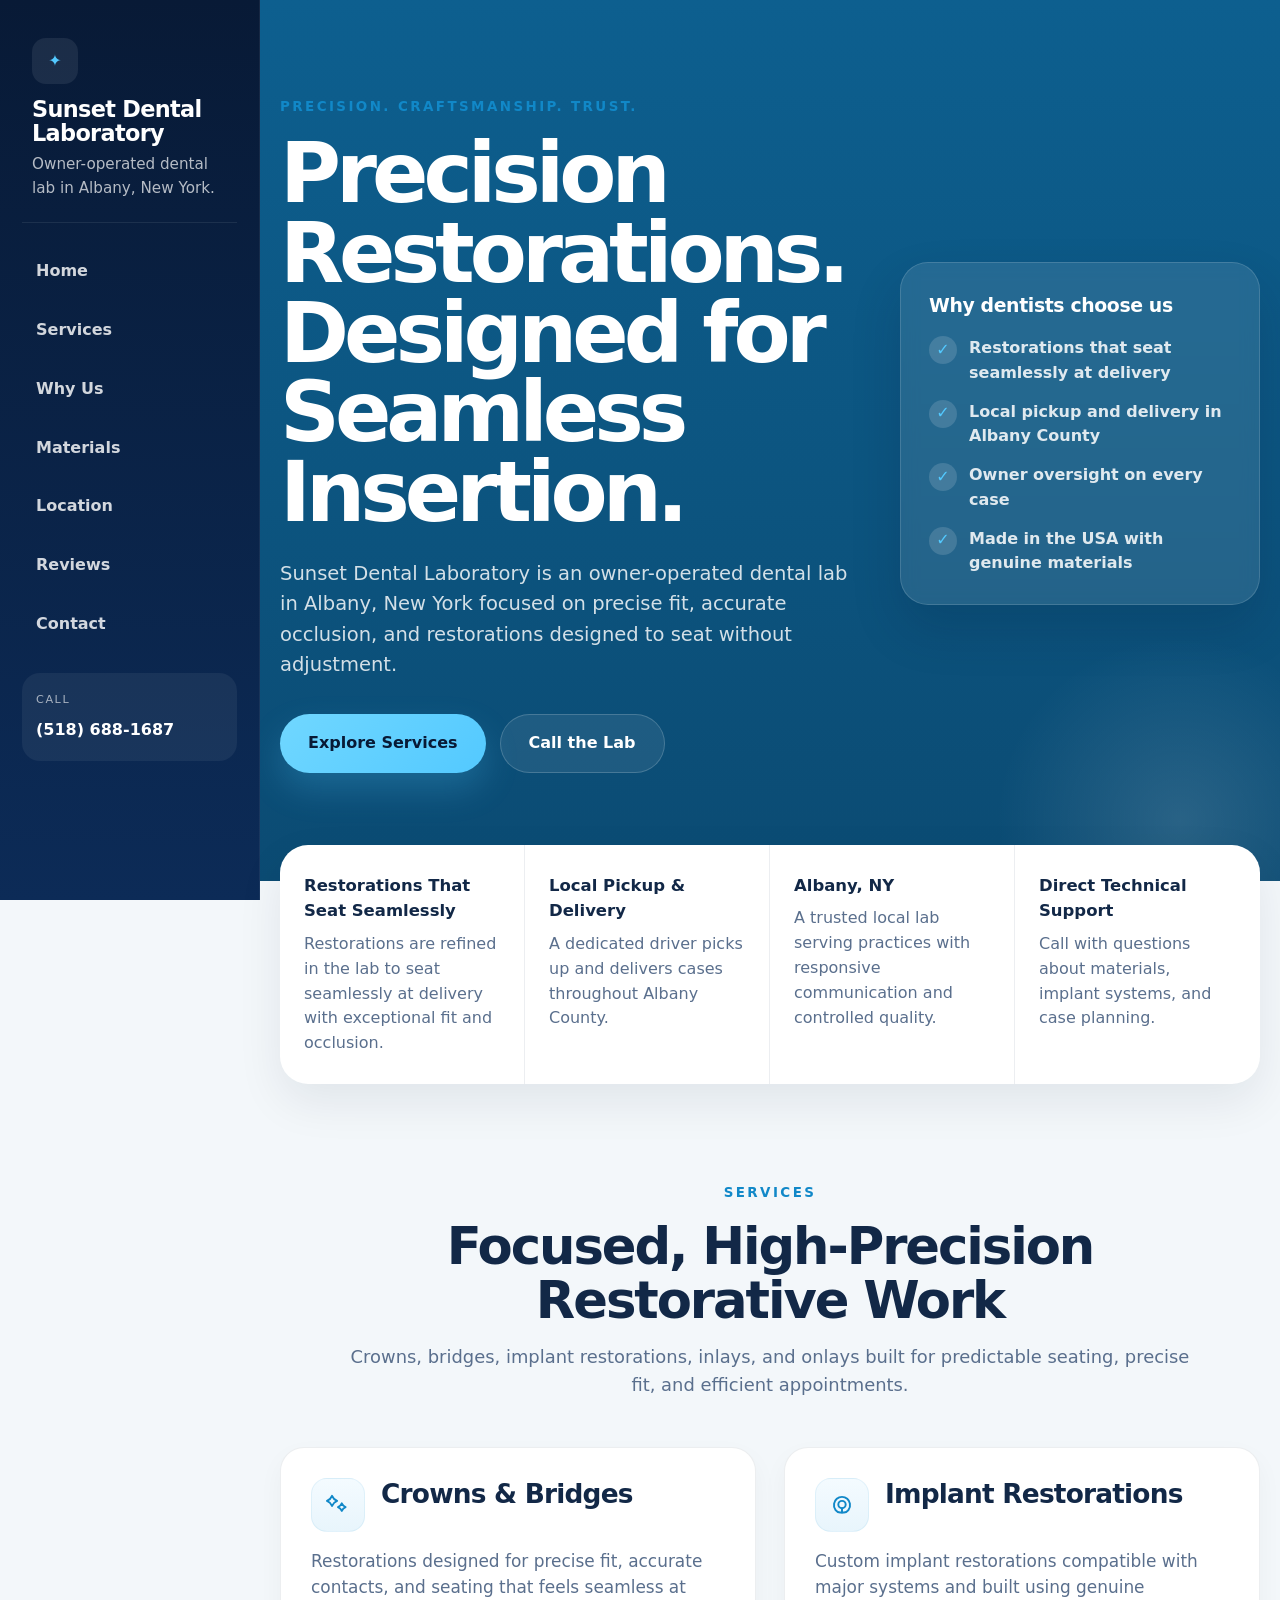
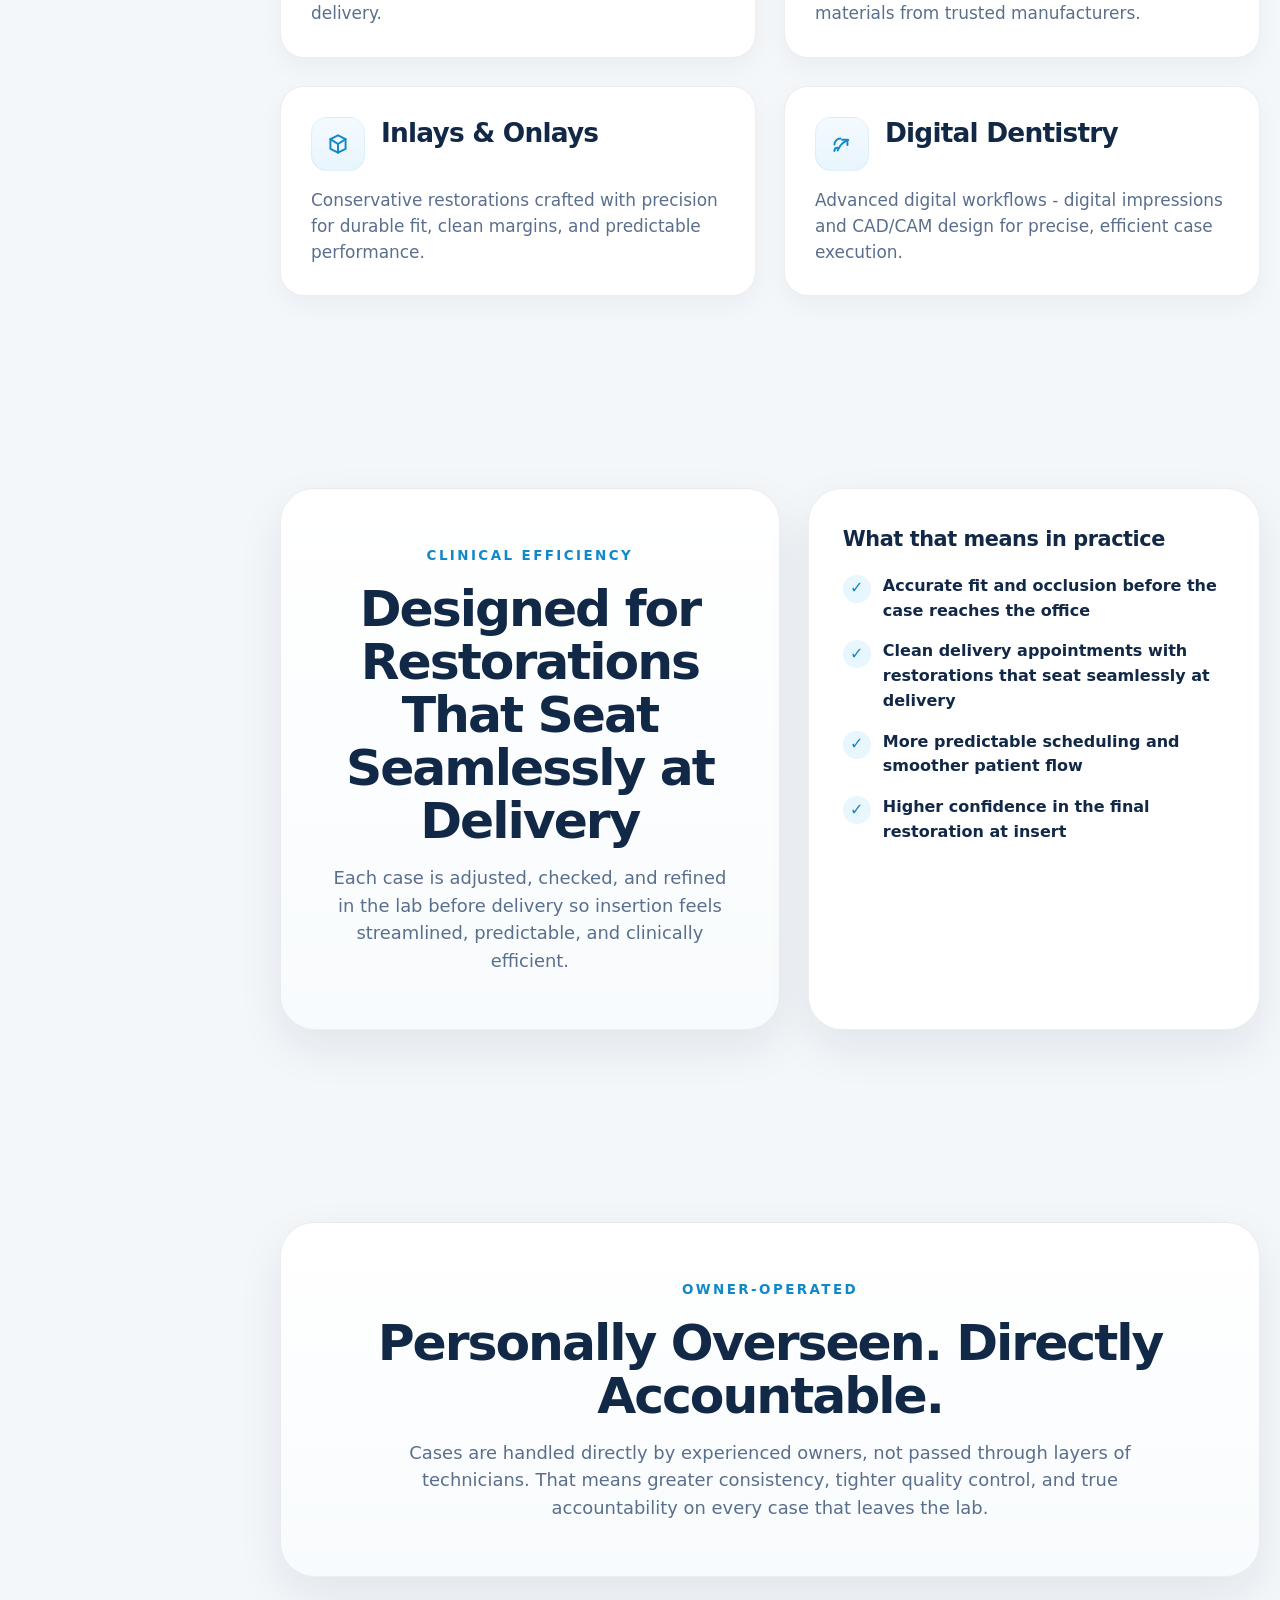
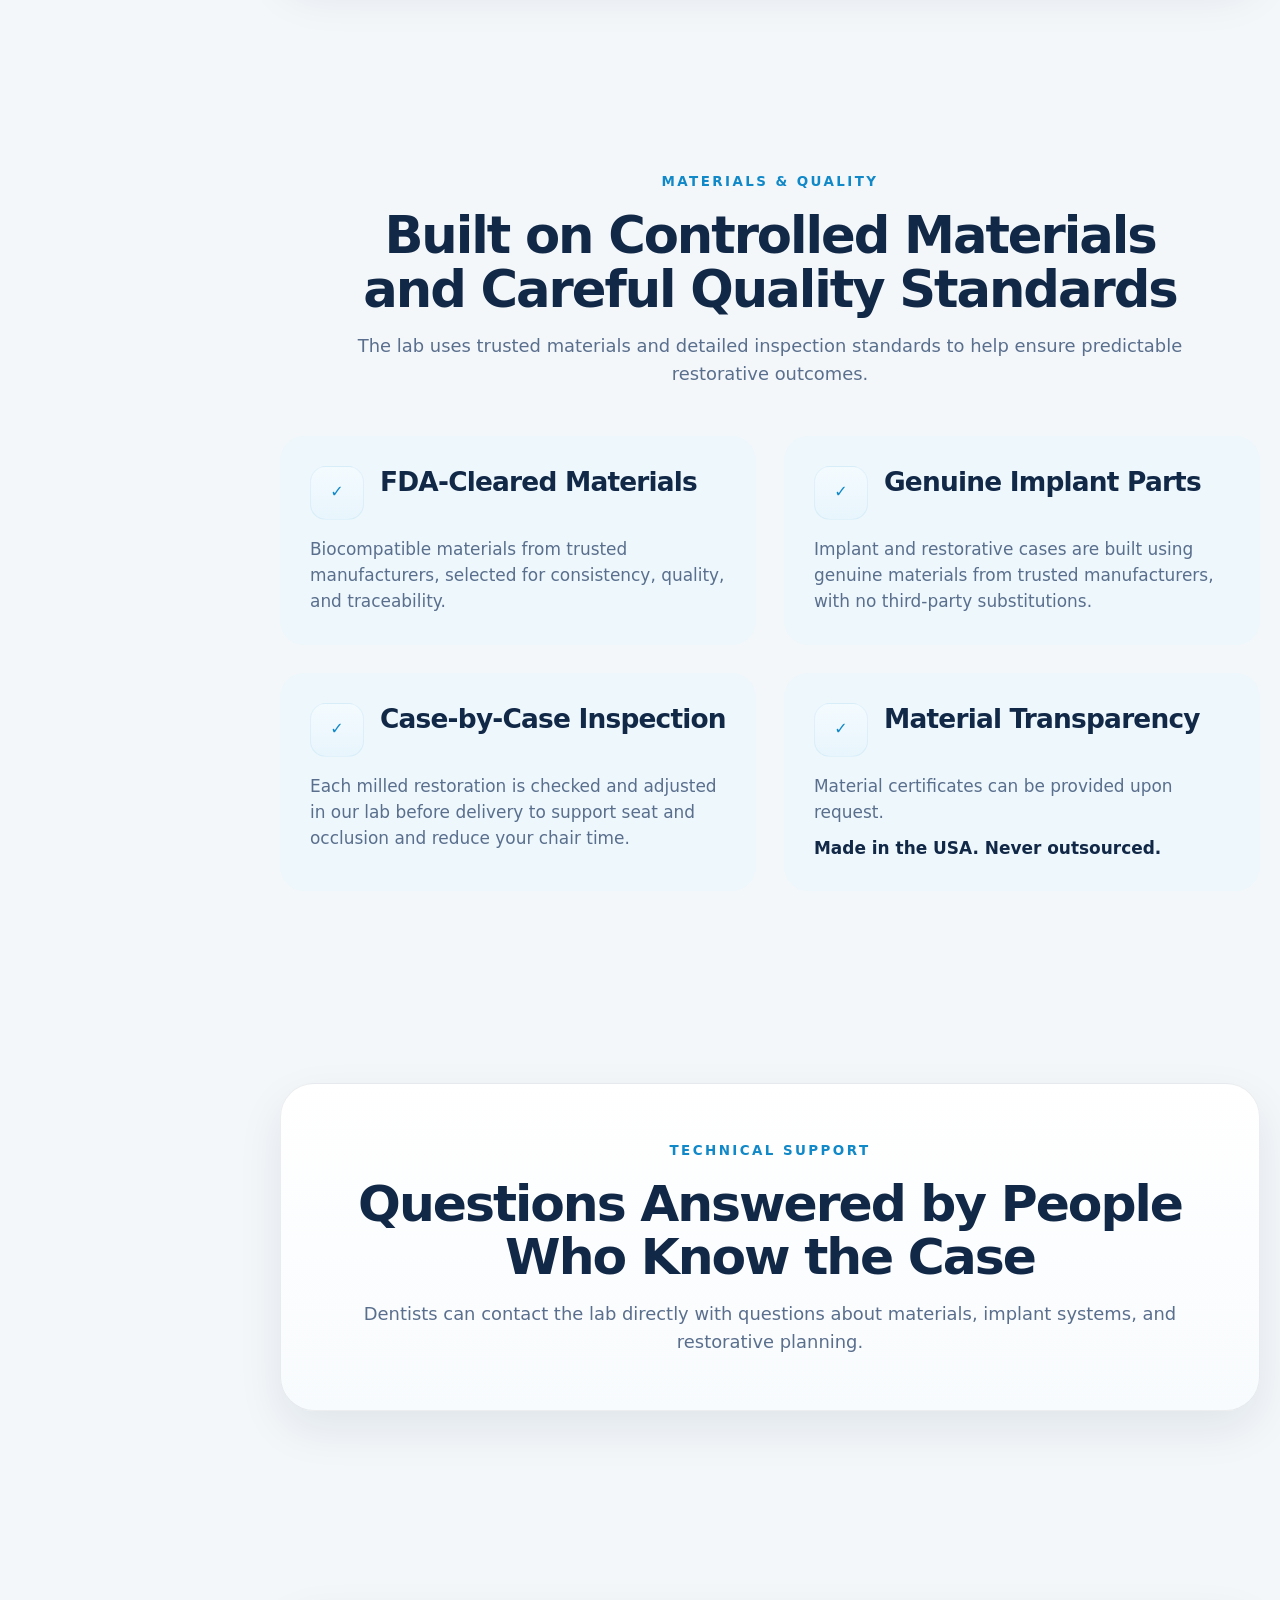
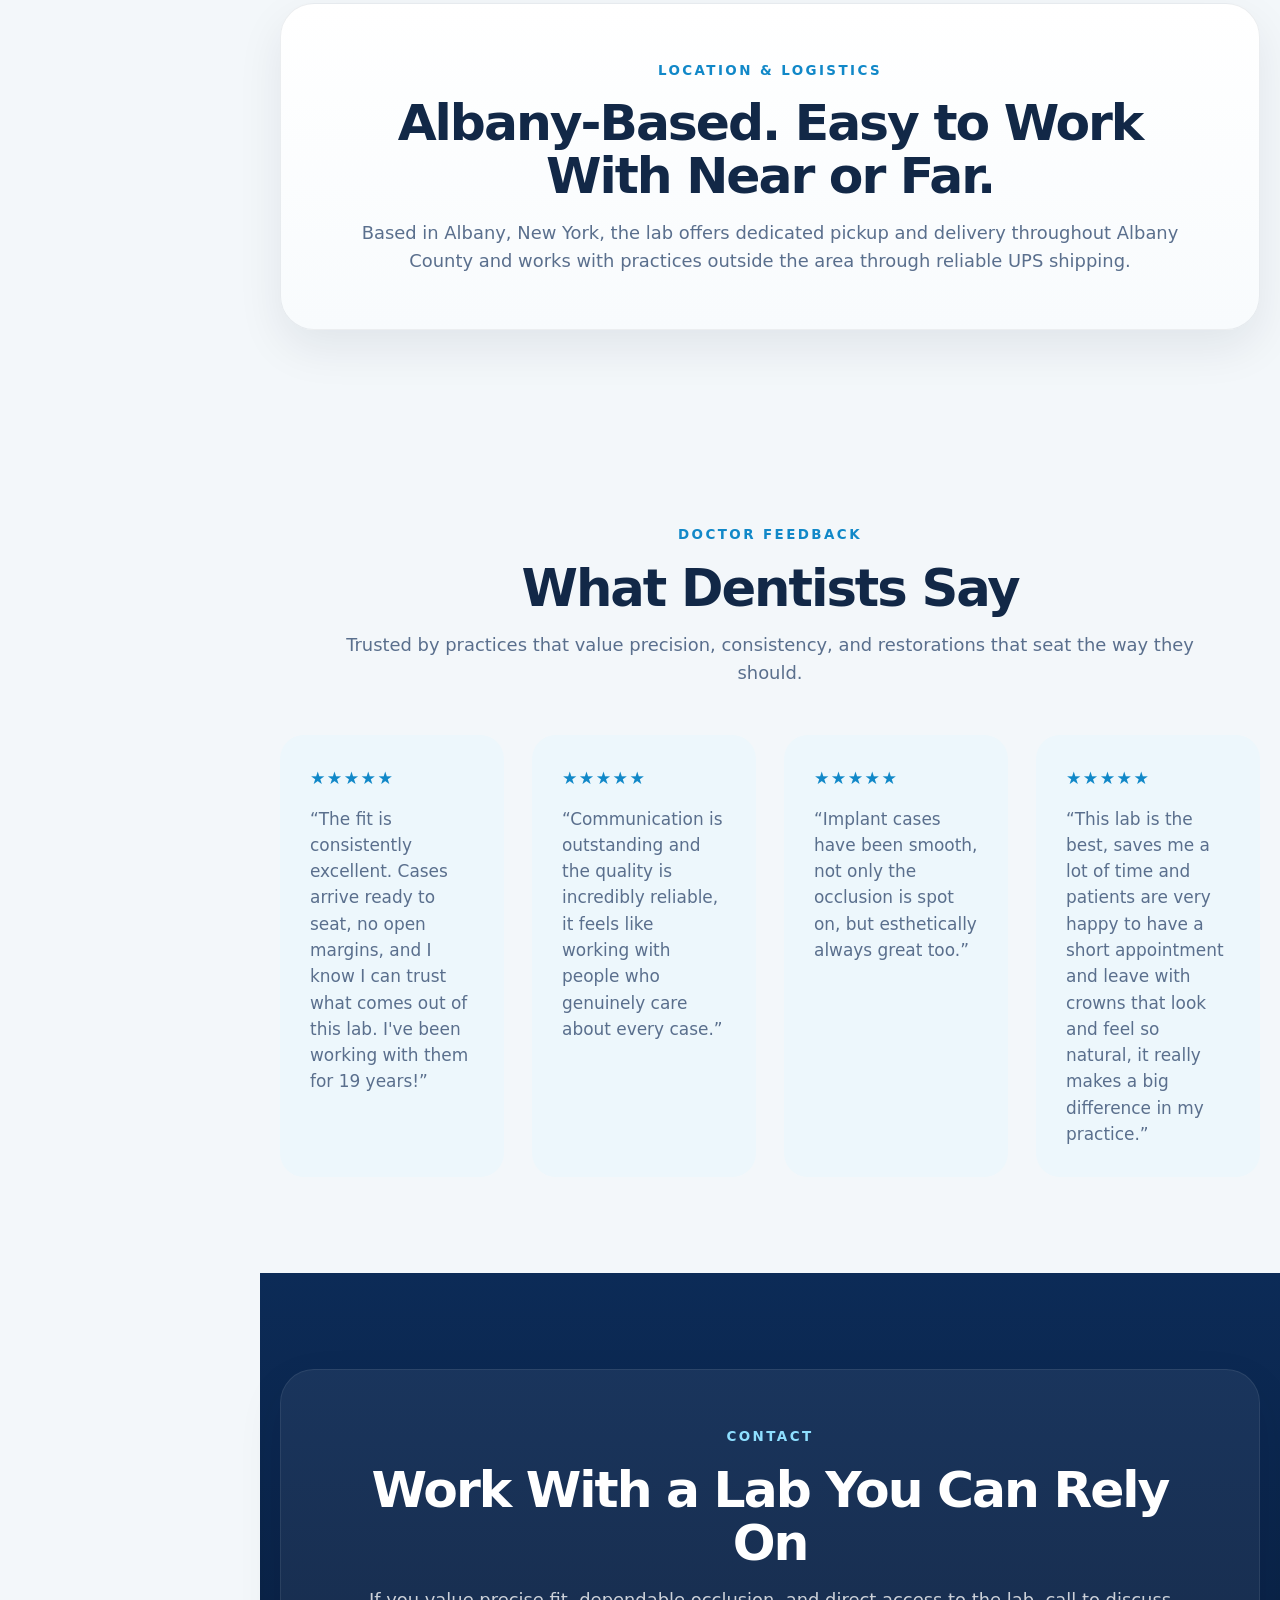
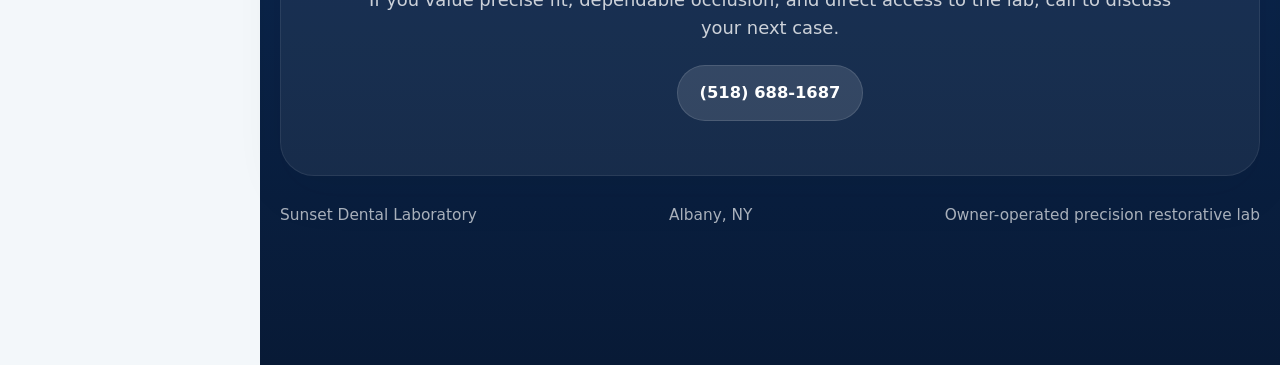
==== commit 264425b1: "Update index.html" ====
--- a/index.html
+++ b/index.html
@@ -1,145 +1,295 @@
 <!DOCTYPE html>
 <html lang="en">
-<head>
-  <meta charset="UTF-8">
-  <meta name="viewport" content="width=device-width, initial-scale=1.0">
-  <title>Sunset Dental Laboratory</title>
-
-  <!-- Link to your styles -->
-  <link rel="stylesheet" href="styles.css">
-</head>
-
-<body>
-
-<div class="site-shell">
-
-  <aside class="sidebar">
-    <div class="brand">
-      <div class="brand-mark">✦</div>
-      <h1>Sunset Dental Laboratory</h1>
-      <p>Owner-operated dental lab in Albany, New York.</p>
+  <head>
+    <meta charset="UTF-8" />
+    <meta name="viewport" content="width=device-width, initial-scale=1.0" />
+    <title>Sunset Dental Laboratory</title>
+    <link rel="stylesheet" href="styles.css" />
+  </head>
+  <body>
+    <div class="site-shell">
+      <aside class="sidebar">
+        <div class="brand">
+          <div class="brand-mark">✦</div>
+          <h1>Sunset Dental Laboratory</h1>
+          <p>Owner-operated dental lab in Albany, New York.</p>
+        </div>
+
+        <nav class="side-nav" aria-label="Site navigation">
+          <a href="#home">Home</a>
+          <a href="#services">Services</a>
+          <a href="#chairside">Why Us</a>
+          <a href="#materials">Materials</a>
+          <a href="#location">Location</a>
+          <a href="#reviews">Reviews</a>
+          <a href="#contact">Contact</a>
+        </nav>
+
+        <div class="side-contact">
+          <small>Call</small>
+          <a href="tel:15186881687">(518) 688-1687</a>
+        </div>
+      </aside>
+
+      <main class="content">
+        <section class="hero" id="home">
+          <div class="container hero-grid">
+            <div>
+              <div class="eyebrow">Precision. Craftsmanship. Trust.</div>
+              <h2>Precision Restorations. Designed for Seamless Insertion.</h2>
+              <p>
+                Sunset Dental Laboratory is an owner-operated dental lab in Albany, New York focused on precise fit,
+                accurate occlusion, and restorations designed to seat without adjustment.
+              </p>
+              <div class="hero-actions">
+                <a class="btn btn-primary" href="#services">Explore Services</a>
+                <a class="btn btn-secondary" href="#contact">Call the Lab</a>
+              </div>
+            </div>
+
+            <div class="hero-card">
+              <h3>Why dentists choose us</h3>
+              <div class="mini-list">
+                <div class="mini-item"><div class="mini-dot">✓</div><div>Restorations that seat seamlessly at delivery</div></div>
+                <div class="mini-item"><div class="mini-dot">✓</div><div>Local pickup and delivery in Albany County</div></div>
+                <div class="mini-item"><div class="mini-dot">✓</div><div>Owner oversight on every case</div></div>
+                <div class="mini-item"><div class="mini-dot">✓</div><div>Made in the USA with genuine materials</div></div>
+              </div>
+            </div>
+          </div>
+        </section>
+
+        <section class="trust-strip">
+          <div class="container">
+            <div class="trust-grid">
+              <div class="trust-item">
+                <strong>Restorations That Seat Seamlessly</strong>
+                <p>Restorations are refined in the lab to seat seamlessly at delivery with exceptional fit and occlusion.</p>
+              </div>
+              <div class="trust-item">
+                <strong>Local Pickup &amp; Delivery</strong>
+                <p>A dedicated driver picks up and delivers cases throughout Albany County.</p>
+              </div>
+              <div class="trust-item">
+                <strong>Albany, NY</strong>
+                <p>A trusted local lab serving practices with responsive communication and controlled quality.</p>
+              </div>
+              <div class="trust-item">
+                <strong>Direct Technical Support</strong>
+                <p>Call with questions about materials, implant systems, and case planning.</p>
+              </div>
+            </div>
+          </div>
+        </section>
+
+        <section class="section" id="services">
+          <div class="container">
+            <div class="section-heading">
+              <div class="eyebrow">Services</div>
+              <h2>Focused, High-Precision Restorative Work</h2>
+              <p>
+                Crowns, bridges, implant restorations, inlays, and onlays built for predictable seating, precise fit,
+                and efficient appointments.
+              </p>
+            </div>
+
+            <div class="services-grid">
+              <article class="card">
+                <div class="card-top">
+                  <div class="icon" aria-hidden="true"><svg viewBox="0 0 24 24"><path d="M6.5 3.5c1.2 2.9 1.8 3.5 4.7 4.7-2.9 1.2-3.5 1.8-4.7 4.7-1.2-2.9-1.8-3.5-4.7-4.7 2.9-1.2 3.5-1.8 4.7-4.7Z"></path><path d="M15.5 10.5c1 2.2 1.3 2.5 3.5 3.5-2.2 1-2.5 1.3-3.5 3.5-1-2.2-1.3-2.5-3.5-3.5 2.2-1 2.5-1.3 3.5-3.5Z"></path></svg></div>
+                  <h3>Crowns &amp; Bridges</h3>
+                </div>
+                <p>Restorations designed for precise fit, accurate contacts, and seating that feels seamless at delivery.</p>
+              </article>
+
+              <article class="card">
+                <div class="card-top">
+                  <div class="icon" aria-hidden="true"><svg viewBox="0 0 24 24"><path d="M12 4.5c3.7 0 6.7 2.7 7.3 6.2.4 2.1-.1 4.4-1.4 6.1-1 1.3-2.5 2.2-4.1 2.2H10.2c-1.7 0-3.1-.9-4.1-2.2-1.3-1.7-1.8-4-1.4-6.1C5.3 7.2 8.3 4.5 12 4.5Z"></path><path d="M12 8.2c1.9 0 3.4 1.5 3.4 3.4S13.9 15 12 15s-3.4-1.5-3.4-3.4S10.1 8.2 12 8.2Z"></path><path d="M12 15v4"></path></svg></div>
+                  <h3>Implant Restorations</h3>
+                </div>
+                <p>Custom implant restorations compatible with major systems and built using genuine materials from trusted manufacturers.</p>
+              </article>
+
+              <article class="card">
+                <div class="card-top">
+                  <div class="icon" aria-hidden="true"><svg viewBox="0 0 24 24"><path d="M5 7.5 12 4l7 3.5v9L12 20l-7-3.5Z"></path><path d="M5 7.5 12 12l7-4.5"></path><path d="M12 12v8"></path></svg></div>
+                  <h3>Inlays &amp; Onlays</h3>
+                </div>
+                <p>Conservative restorations crafted with precision for durable fit, clean margins, and predictable performance.</p>
+              </article>
+
+              <article class="card">
+                <div class="card-top">
+                  <div class="icon" aria-hidden="true"><svg viewBox="0 0 24 24"><path d="M8 18c1.8-4.7 5.1-8 9.8-9.8"></path><path d="M12 8h5v5"></path><path d="M5 12.5c0-3 2.5-5.5 5.5-5.5"></path><path d="M5 18.5c0-1.7 1.3-3 3-3"></path></svg></div>
+                  <h3>Digital Dentistry</h3>
+                </div>
+                <p>Advanced digital workflows - digital impressions and CAD/CAM design for precise, efficient case execution.</p>
+              </article>
+            </div>
+          </div>
+        </section>
+
+        <section class="section" id="chairside">
+          <div class="container two-col">
+            <div class="statement-panel">
+              <div class="eyebrow">Clinical Efficiency</div>
+              <h2>Designed for Restorations That Seat Seamlessly at Delivery</h2>
+              <p>
+                Each case is adjusted, checked, and refined in the lab before delivery so insertion feels streamlined,
+                predictable, and clinically efficient.
+              </p>
+            </div>
+
+            <div class="points-card">
+              <h3>What that means in practice</h3>
+              <ul class="check-list">
+                <li><span class="check">✓</span><span>Accurate fit and occlusion before the case reaches the office</span></li>
+                <li><span class="check">✓</span><span>Clean delivery appointments with restorations that seat seamlessly at delivery</span></li>
+                <li><span class="check">✓</span><span>More predictable scheduling and smoother patient flow</span></li>
+                <li><span class="check">✓</span><span>Higher confidence in the final restoration at insert</span></li>
+              </ul>
+            </div>
+          </div>
+        </section>
+
+        <section class="section">
+          <div class="container">
+            <div class="statement-panel">
+              <div class="eyebrow">Owner-Operated</div>
+              <h2>Personally Overseen. Directly Accountable.</h2>
+              <p>
+                Cases are handled directly by experienced owners, not passed through layers of technicians. That means
+                greater consistency, tighter quality control, and true accountability on every case that leaves the lab.
+              </p>
+            </div>
+          </div>
+        </section>
+
+        <section class="section" id="materials">
+          <div class="container">
+            <div class="section-heading">
+              <div class="eyebrow">Materials &amp; Quality</div>
+              <h2>Built on Controlled Materials and Careful Quality Standards</h2>
+              <p>
+                The lab uses trusted materials and detailed inspection standards to help ensure predictable restorative outcomes.
+              </p>
+            </div>
+
+            <div class="quality-grid">
+              <article class="card">
+                <div class="card-top">
+                  <div class="icon">✓</div>
+                  <h3>FDA-Cleared Materials</h3>
+                </div>
+                <p>Biocompatible materials from trusted manufacturers, selected for consistency, quality, and traceability.</p>
+              </article>
+
+              <article class="card">
+                <div class="card-top">
+                  <div class="icon">✓</div>
+                  <h3>Genuine Implant Parts</h3>
+                </div>
+                <p>Implant and restorative cases are built using genuine materials from trusted manufacturers, with no third-party substitutions.</p>
+              </article>
+
+              <article class="card">
+                <div class="card-top">
+                  <div class="icon">✓</div>
+                  <h3>Case-by-Case Inspection</h3>
+                </div>
+                <p>Each milled restoration is checked and adjusted in our lab before delivery to support seat and occlusion and reduce your chair time.</p>
+              </article>
+
+              <article class="card">
+                <div class="card-top">
+                  <div class="icon">✓</div>
+                  <h3>Material Transparency</h3>
+                </div>
+                <p>Material certificates can be provided upon request.<span class="quality-note">Made in the USA. Never outsourced.</span></p>
+              </article>
+            </div>
+          </div>
+        </section>
+
+        <section class="section">
+          <div class="container">
+            <div class="support-panel">
+              <div class="eyebrow">Technical Support</div>
+              <h2>Questions Answered by People Who Know the Case</h2>
+              <p>
+                Dentists can contact the lab directly with questions about materials, implant systems, and restorative
+                planning.
+              </p>
+            </div>
+          </div>
+        </section>
+
+        <section class="section" id="location">
+          <div class="container">
+            <div class="location-panel">
+              <div class="eyebrow">Location &amp; Logistics</div>
+              <h2>Albany-Based. Easy to Work With Near or Far.</h2>
+              <p>
+                Based in Albany, New York, the lab offers dedicated pickup and delivery throughout Albany County and
+                works with practices outside the area through reliable UPS shipping.
+              </p>
+            </div>
+          </div>
+        </section>
+
+        <section class="section" id="reviews">
+          <div class="container">
+            <div class="section-heading">
+              <div class="eyebrow">Doctor Feedback</div>
+              <h2>What Dentists Say</h2>
+              <p>
+                Trusted by practices that value precision, consistency, and restorations that seat the way they should.
+              </p>
+            </div>
+
+            <div class="reviews-grid">
+              <article class="card">
+                <div class="stars">★★★★★</div>
+                <p>“The fit is consistently excellent. Cases arrive ready to seat, no open margins, and I know I can trust what comes out of this lab. I've been working with them for 19 years!”</p>
+              </article>
+
+              <article class="card">
+                <div class="stars">★★★★★</div>
+                <p>“Communication is outstanding and the quality is incredibly reliable, it feels like working with people who genuinely care about every case.”</p>
+              </article>
+
+              <article class="card">
+                <div class="stars">★★★★★</div>
+                <p>“Implant cases have been smooth, not only the occlusion is spot on, but esthetically always great too.”</p>
+              </article>
+
+              <article class="card">
+                <div class="stars">★★★★★</div>
+                <p>“This lab is the best, saves me a lot of time and patients are very happy to have a short appointment and leave with crowns that look and feel so natural, it really makes a big difference in my practice.”</p>
+              </article>
+            </div>
+          </div>
+        </section>
+
+        <section class="section cta-band" id="contact">
+          <div class="container">
+            <div class="cta-panel">
+              <div class="eyebrow" style="color:#8edfff;">Contact</div>
+              <h2>Work With a Lab You Can Rely On</h2>
+              <p>
+                If you value precise fit, dependable occlusion, and direct access to the lab, call to discuss your next case.
+              </p>
+              <a class="phone-pill" href="tel:15186881687">(518) 688-1687</a>
+            </div>
+
+            <div class="footer">
+              <div>Sunset Dental Laboratory</div>
+              <div>Albany, NY</div>
+              <div>Owner-operated precision restorative lab</div>
+            </div>
+          </div>
+        </section>
+      </main>
     </div>
-
-    <nav class="side-nav">
-      <a href="#home">Home</a>
-      <a href="#services">Services</a>
-      <a href="#chairside">Why Us</a>
-      <a href="#materials">Materials</a>
-      <a href="#location">Location</a>
-      <a href="#reviews">Reviews</a>
-      <a href="#contact">Contact</a>
-    </nav>
-
-    <div class="side-contact">
-      <small>Call</small>
-      <a href="tel:15186881687">(518) 688-1687</a>
-    </div>
-  </aside>
-
-  <main class="content">
-
-    <!-- HERO -->
-    <section id="home">
-      <h2>Precision Restorations. Designed for Seamless Insertion.</h2>
-      <p>
-        Sunset Dental Laboratory is an owner-operated dental lab in Albany, New York focused on precise fit,
-        accurate occlusion, and restorations designed to seat without adjustment.
-      </p>
-    </section>
-
-    <!-- TRUST -->
-    <section>
-      <h3>Restorations That Seat Seamlessly</h3>
-      <p>Restorations are refined in the lab to seat seamlessly at delivery with exceptional fit and occlusion.</p>
-
-      <h3>Local Pickup & Delivery</h3>
-      <p>A dedicated driver picks up and delivers cases throughout Albany County.</p>
-
-      <h3>Albany, NY</h3>
-      <p>A trusted local lab serving practices with responsive communication and controlled quality.</p>
-
-      <h3>Direct Technical Support</h3>
-      <p>Call with questions about materials, implant systems, and case planning.</p>
-    </section>
-
-    <!-- SERVICES -->
-    <section id="services">
-      <h2>Focused, High-Precision Restorative Work</h2>
-      <p>
-        Crowns, bridges, implant restorations, inlays, and onlays built for predictable seating, precise fit,
-        and efficient appointments.
-      </p>
-
-      <h3>Crowns & Bridges</h3>
-      <p>Restorations designed for precise fit, accurate contacts, and seating that feels seamless at delivery.</p>
-
-      <h3>Implant Restorations</h3>
-      <p>Custom implant restorations compatible with major systems and built using genuine materials.</p>
-
-      <h3>Inlays & Onlays</h3>
-      <p>Conservative restorations crafted with precision for durable fit, clean margins, and predictable performance.</p>
-
-      <h3>Digital Dentistry</h3>
-      <p>Advanced digital workflows including digital impressions and CAD/CAM design.</p>
-    </section>
-
-    <!-- WHY US -->
-    <section id="chairside">
-      <h2>Designed for Restorations That Seat Seamlessly at Delivery</h2>
-      <p>
-        Each case is adjusted, checked, and refined in the lab before delivery so insertion feels streamlined,
-        predictable, and clinically efficient.
-      </p>
-    </section>
-
-    <!-- OWNER -->
-    <section>
-      <h2>Personally Overseen. Directly Accountable.</h2>
-      <p>
-        Cases are handled directly by experienced owners, not passed through layers of technicians.
-      </p>
-    </section>
-
-    <!-- MATERIALS -->
-    <section id="materials">
-      <h2>Materials & Quality</h2>
-
-      <h3>FDA-Cleared Materials</h3>
-      <p>Biocompatible materials from trusted manufacturers.</p>
-
-      <h3>Genuine Implant Parts</h3>
-      <p>No third-party substitutions.</p>
-
-      <h3>Case-by-Case Inspection</h3>
-      <p>Each restoration is checked and adjusted before delivery.</p>
-
-      <h3>Material Transparency</h3>
-      <p>Certificates available upon request. Made in the USA.</p>
-    </section>
-
-    <!-- REVIEWS -->
-    <section id="reviews">
-      <h2>What Dentists Say</h2>
-
-      <p>“The fit is consistently excellent. Cases arrive ready to seat.”</p>
-      <p>“Communication is outstanding and quality is reliable.”</p>
-      <p>“Implant cases have been smooth and esthetics are great.”</p>
-      <p>“Saves me time and patients love the results.”</p>
-    </section>
-
-    <!-- CONTACT -->
-    <section id="contact">
-      <h2>Work With a Lab You Can Rely On</h2>
-      <p>
-        If you value precise fit, dependable occlusion, and direct access to the lab, call to discuss your next case.
-      </p>
-
-      <p>(518) 688-1687</p>
-    </section>
-
-  </main>
-
-</div>
-
-</body>
+  </body>
 </html>
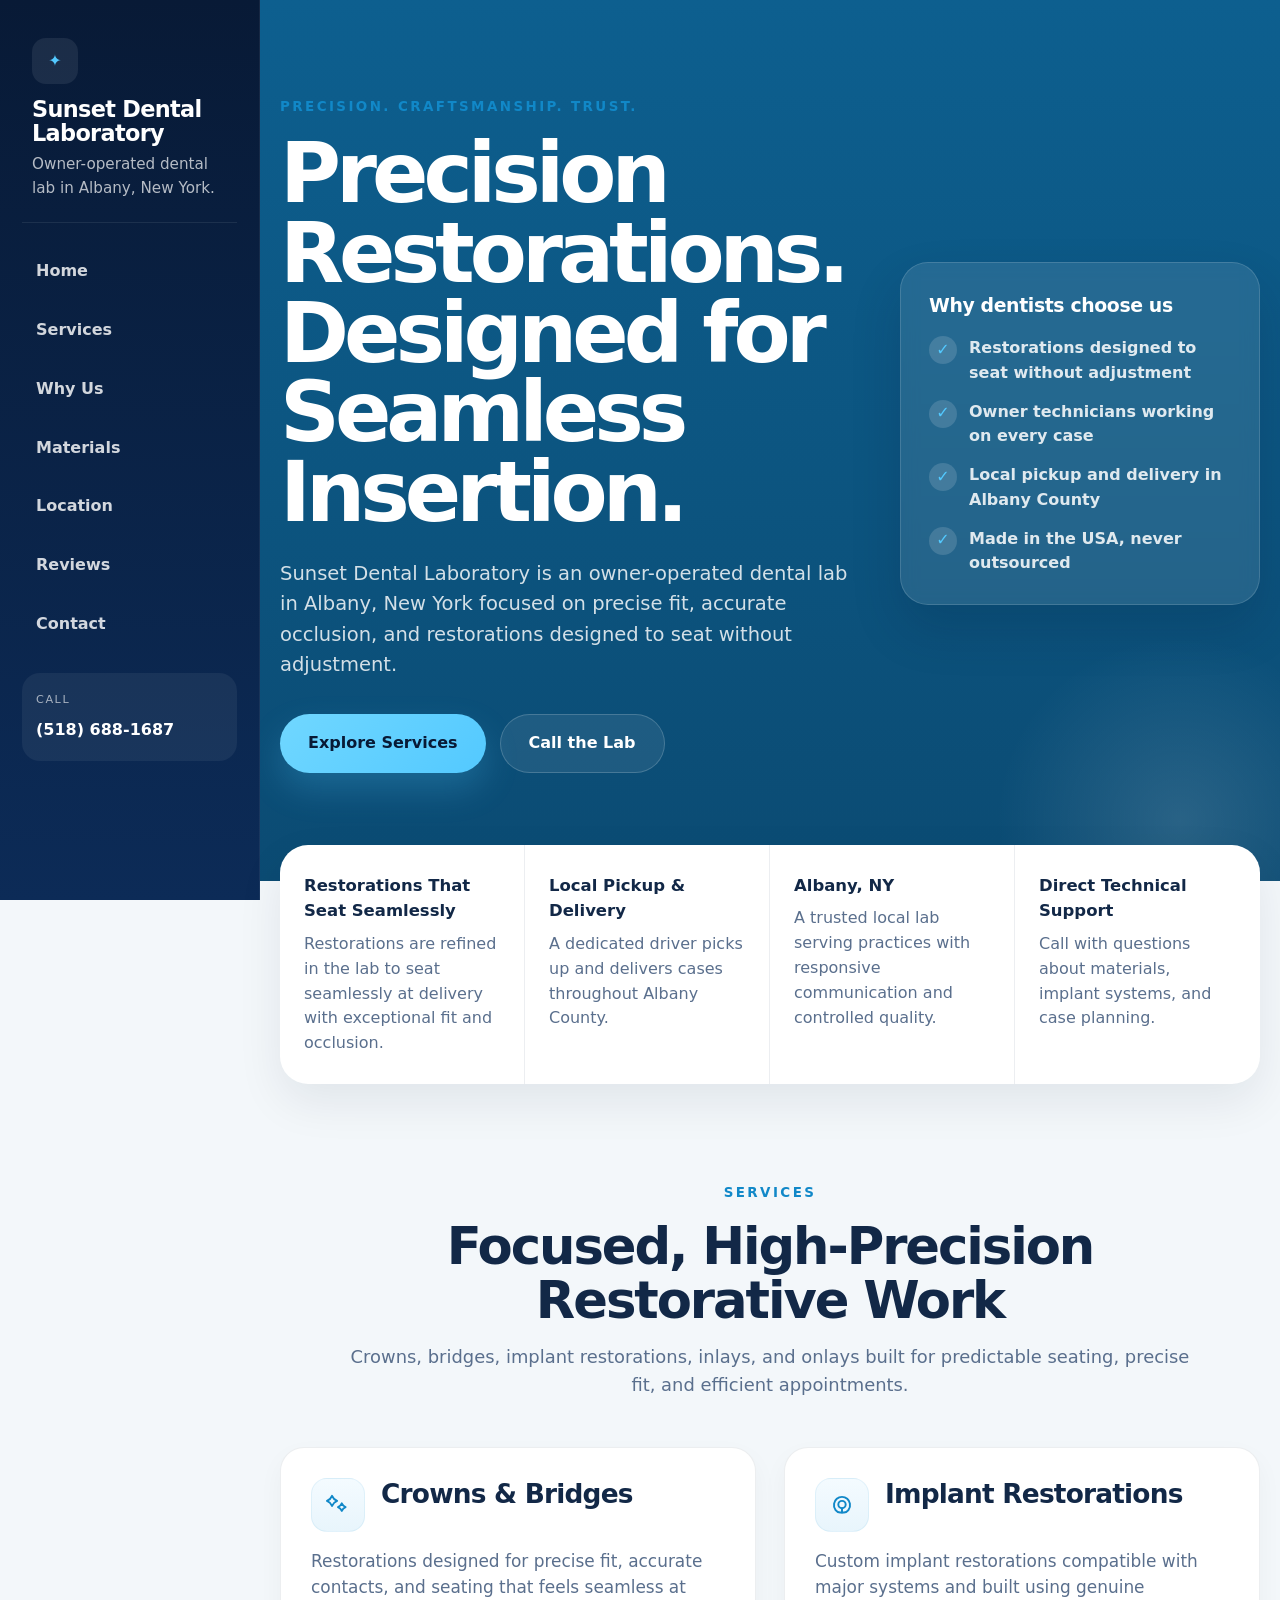
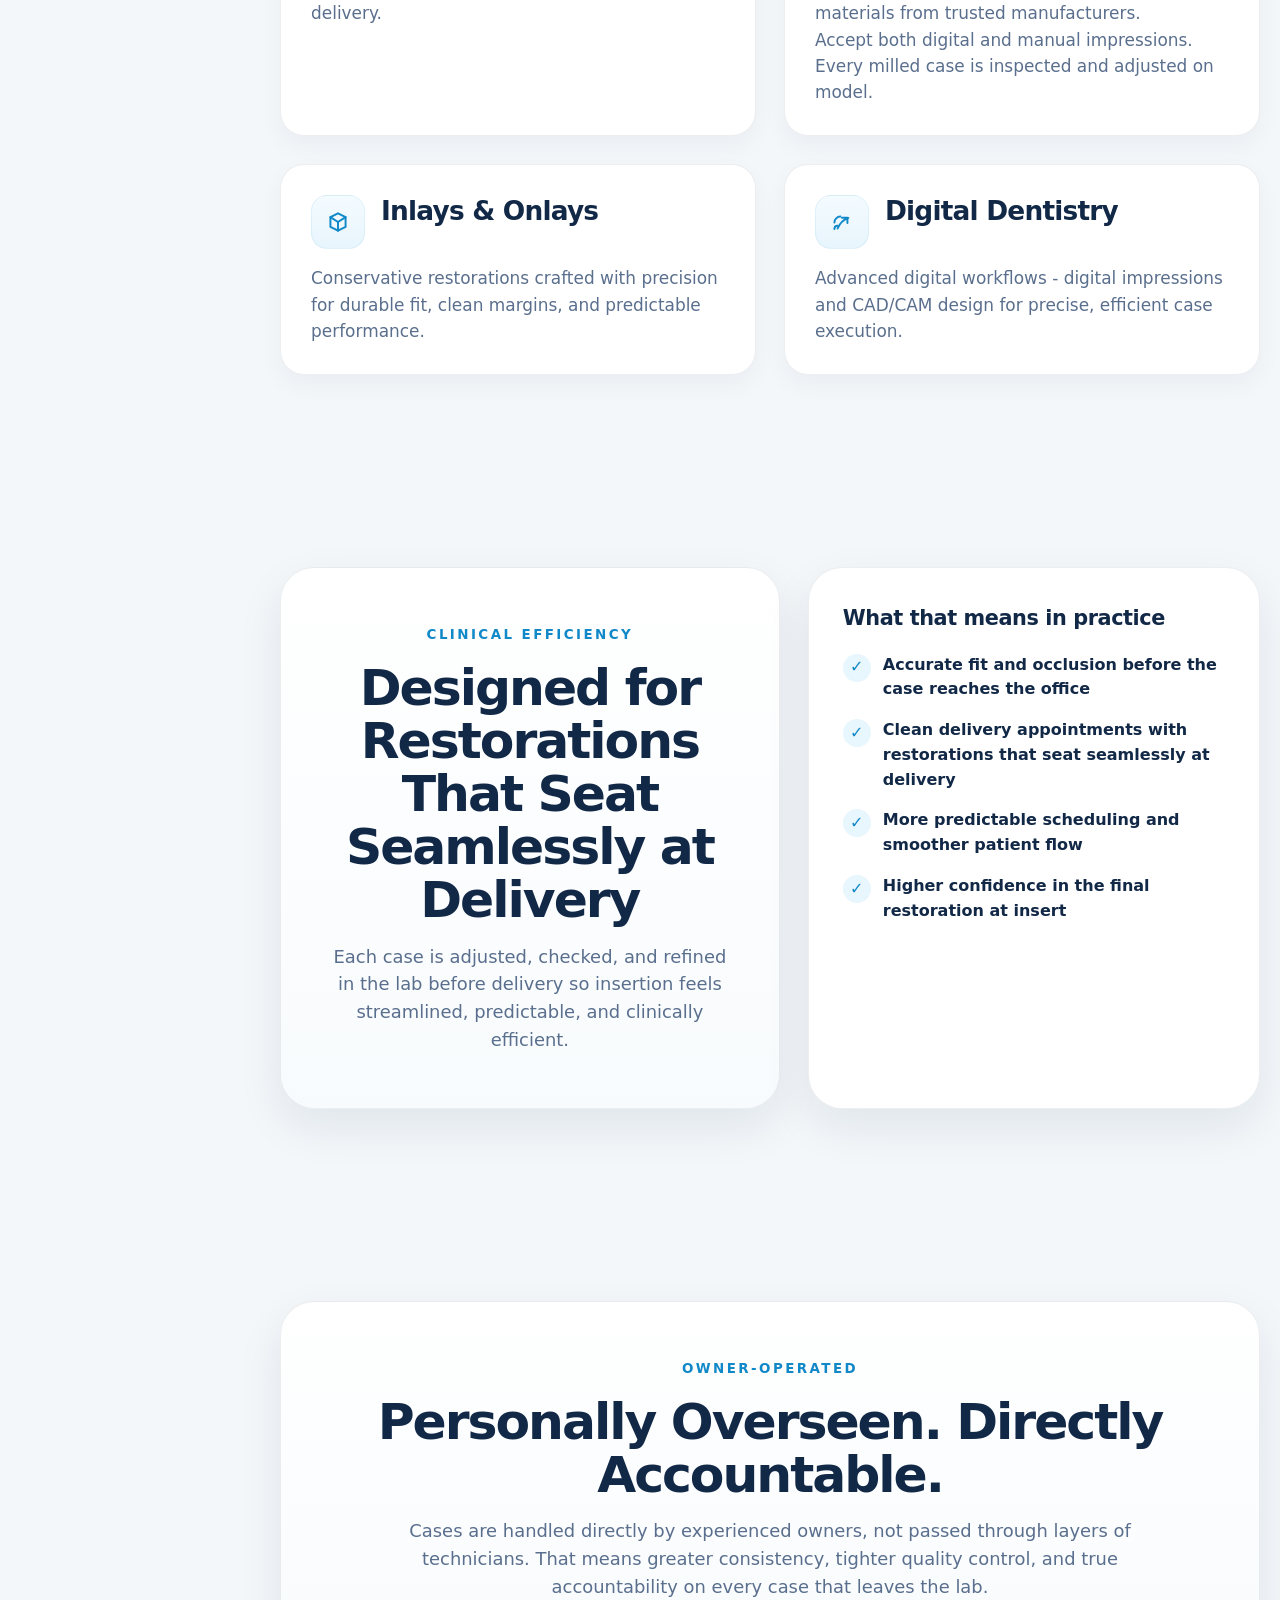
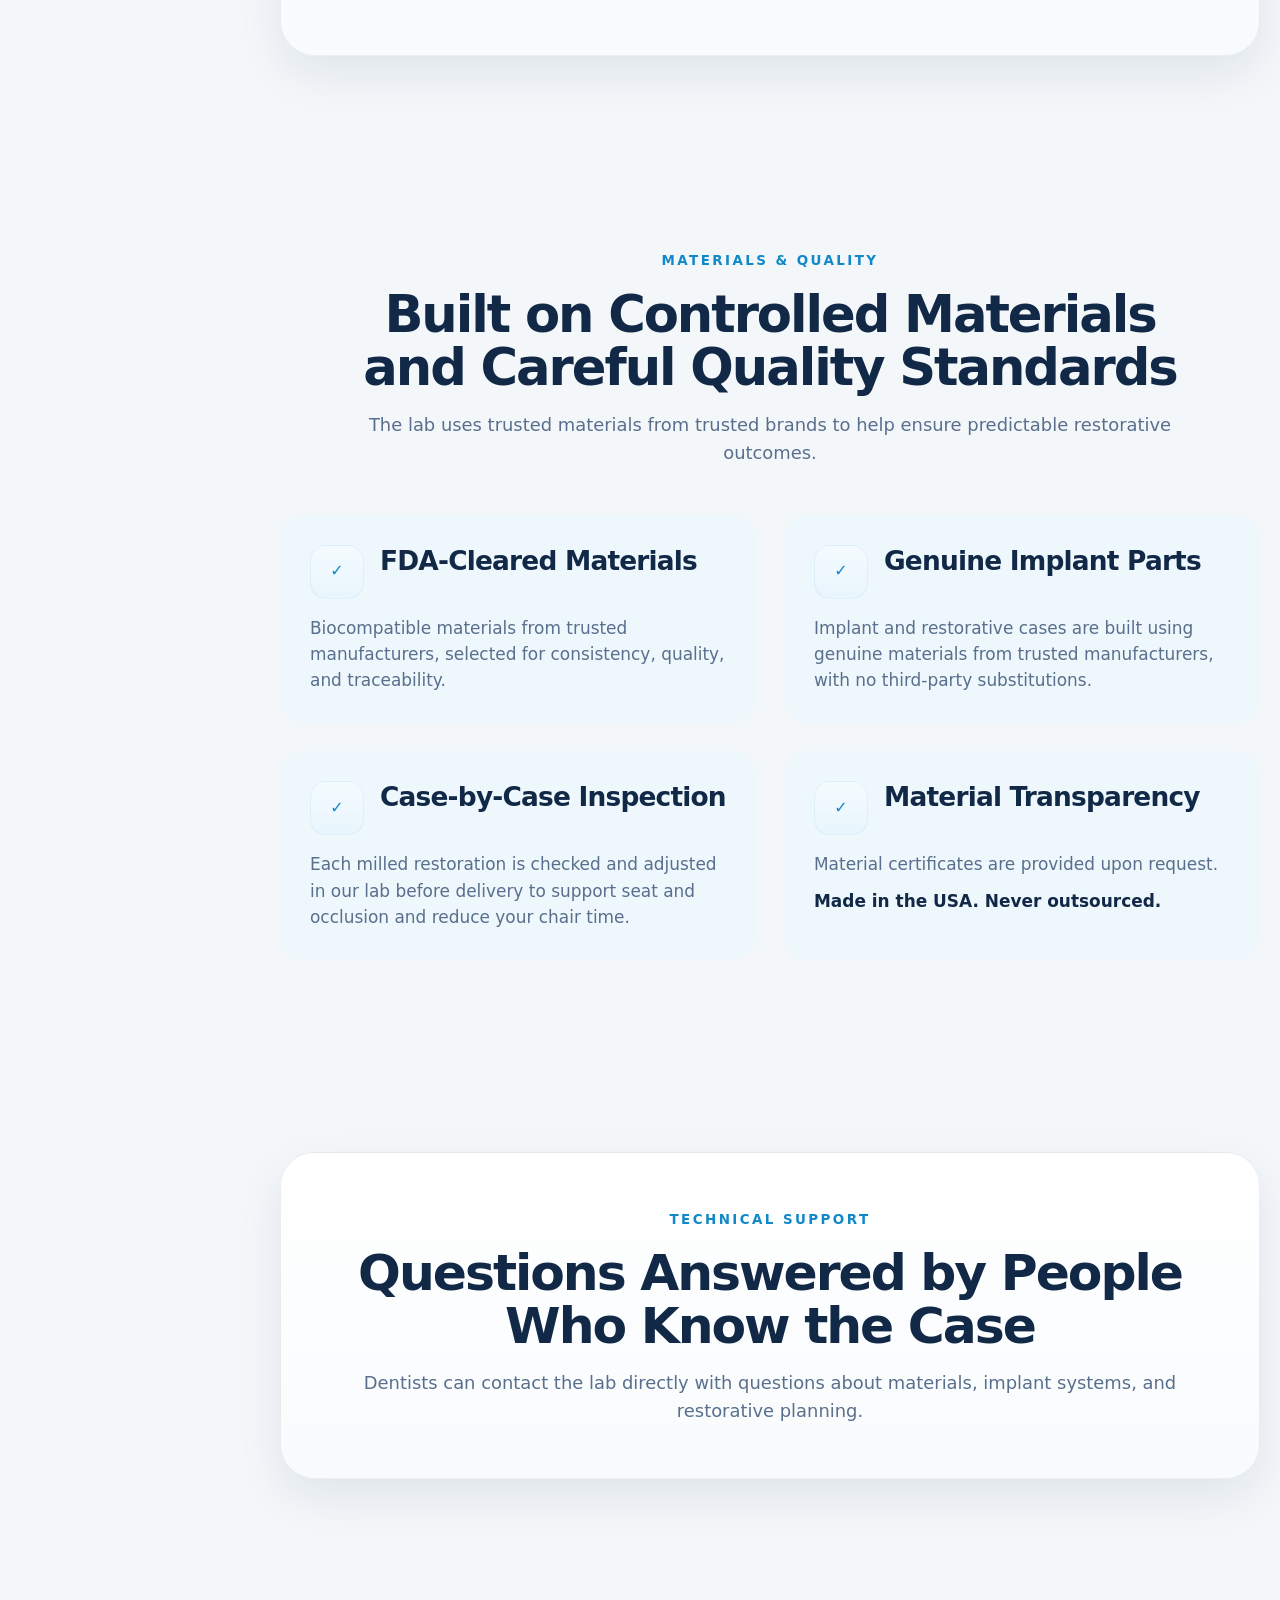
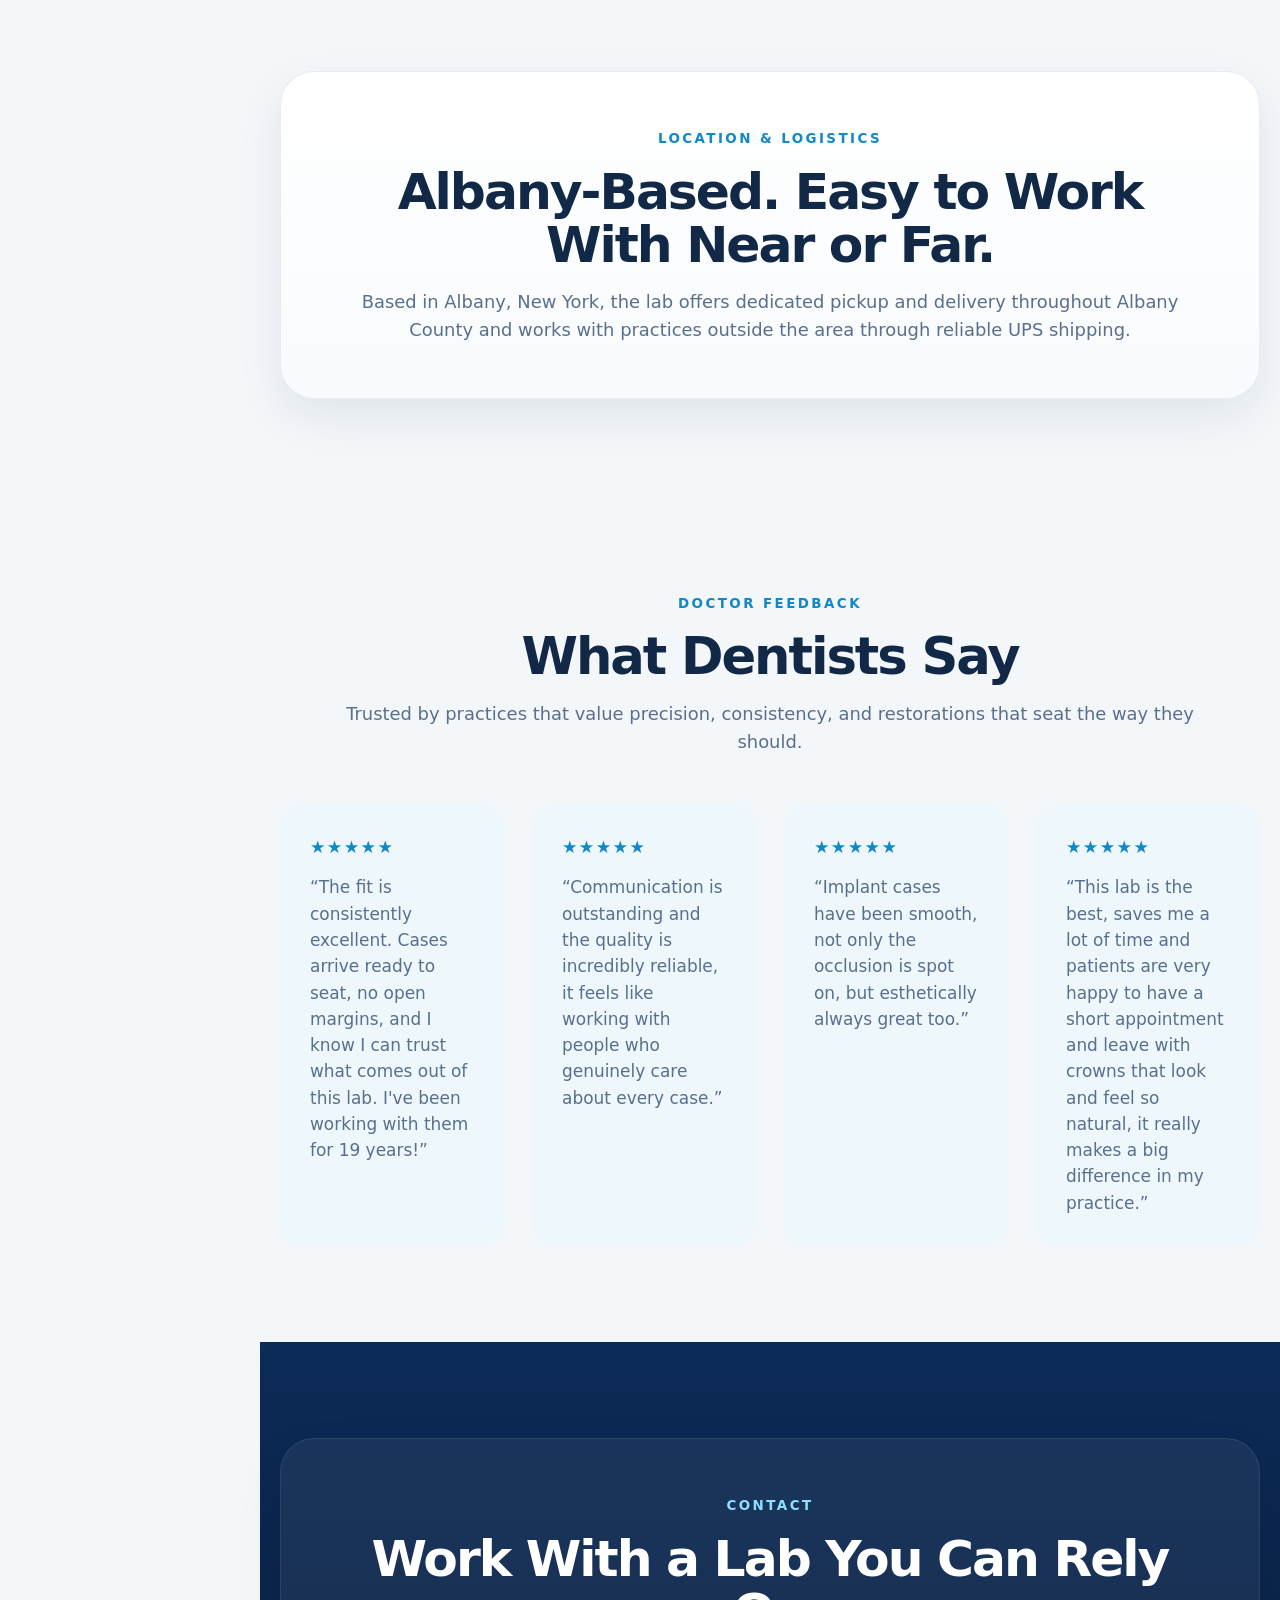
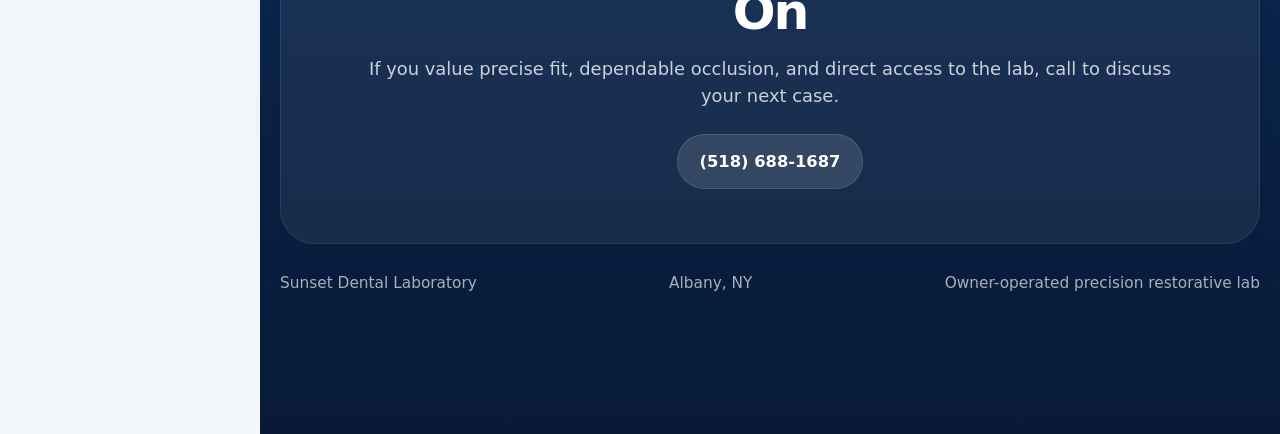
==== commit ae68cd2b: "Update index.html" ====
--- a/index.html
+++ b/index.html
@@ -50,10 +50,10 @@
             <div class="hero-card">
               <h3>Why dentists choose us</h3>
               <div class="mini-list">
-                <div class="mini-item"><div class="mini-dot">✓</div><div>Restorations that seat seamlessly at delivery</div></div>
+                <div class="mini-item"><div class="mini-dot">✓</div><div>Restorations designed to seat without adjustment</div></div>
+                <div class="mini-item"><div class="mini-dot">✓</div><div>Owner technicians working on every case</div></div>
                 <div class="mini-item"><div class="mini-dot">✓</div><div>Local pickup and delivery in Albany County</div></div>
-                <div class="mini-item"><div class="mini-dot">✓</div><div>Owner oversight on every case</div></div>
-                <div class="mini-item"><div class="mini-dot">✓</div><div>Made in the USA with genuine materials</div></div>
+                <div class="mini-item"><div class="mini-dot">✓</div><div>Made in the USA, never outsourced</div></div>
               </div>
             </div>
           </div>
@@ -108,6 +108,7 @@
                   <h3>Implant Restorations</h3>
                 </div>
                 <p>Custom implant restorations compatible with major systems and built using genuine materials from trusted manufacturers.</p>
+                <p>Accept both digital and manual impressions. Every milled case is inspected and adjusted on model.</p>
               </article>
 
               <article class="card">
@@ -171,7 +172,7 @@
               <div class="eyebrow">Materials &amp; Quality</div>
               <h2>Built on Controlled Materials and Careful Quality Standards</h2>
               <p>
-                The lab uses trusted materials and detailed inspection standards to help ensure predictable restorative outcomes.
+                The lab uses trusted materials from trusted brands to help ensure predictable restorative outcomes.
               </p>
             </div>
 
@@ -205,7 +206,7 @@
                   <div class="icon">✓</div>
                   <h3>Material Transparency</h3>
                 </div>
-                <p>Material certificates can be provided upon request.<span class="quality-note">Made in the USA. Never outsourced.</span></p>
+                <p>Material certificates are provided upon request.<span class="quality-note">Made in the USA. Never outsourced.</span></p>
               </article>
             </div>
           </div>
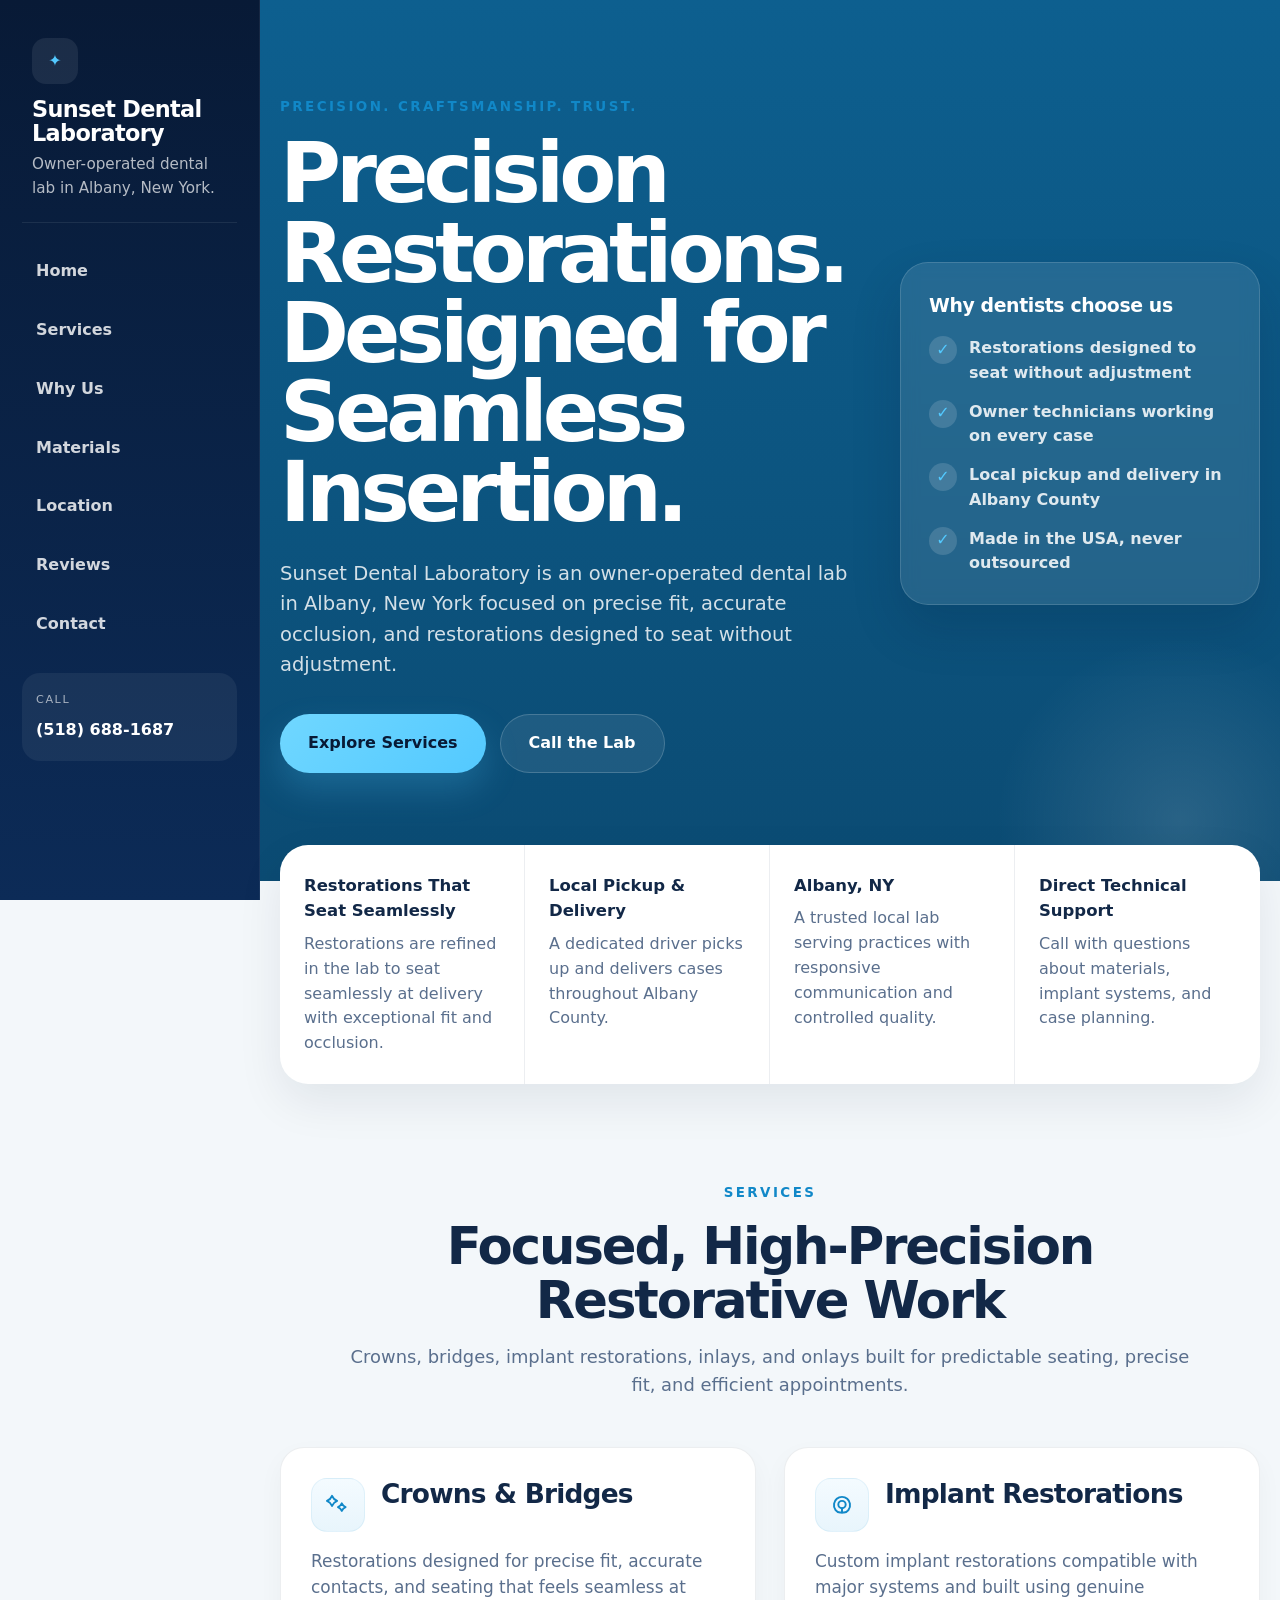
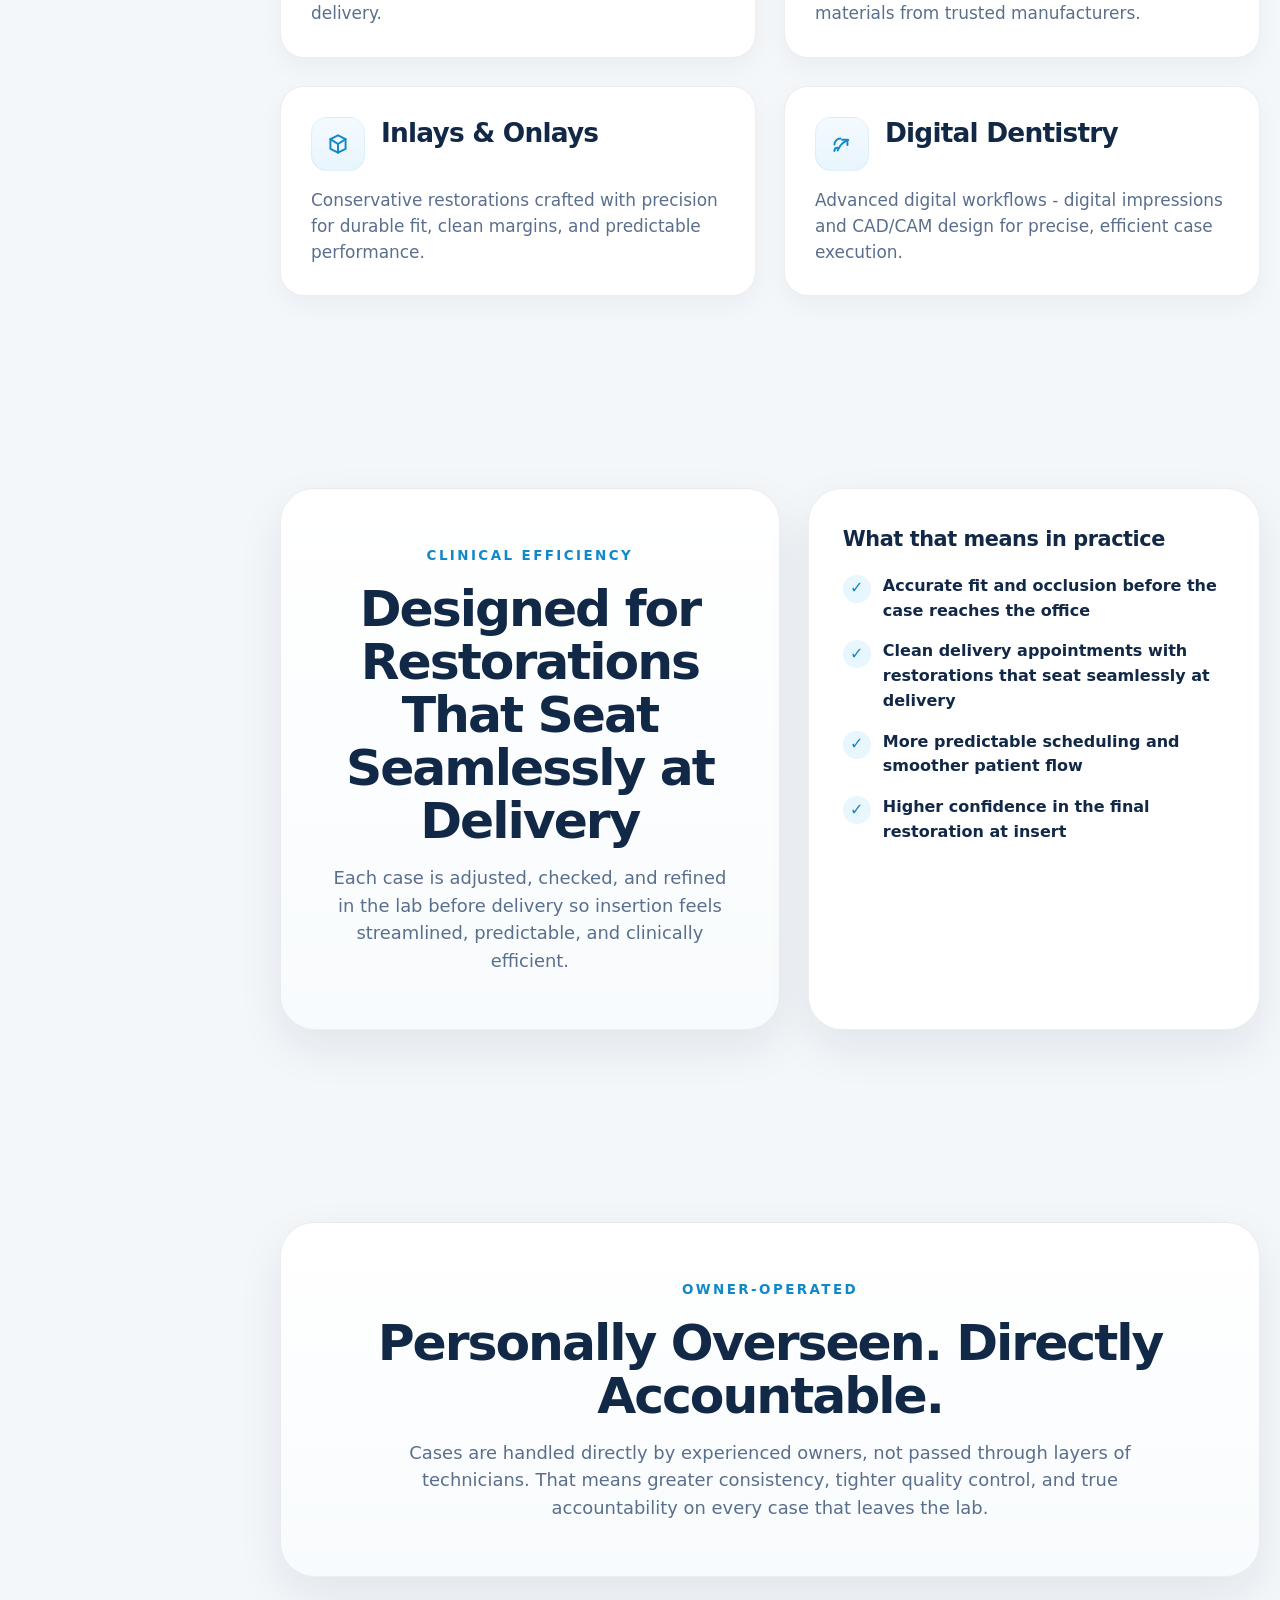
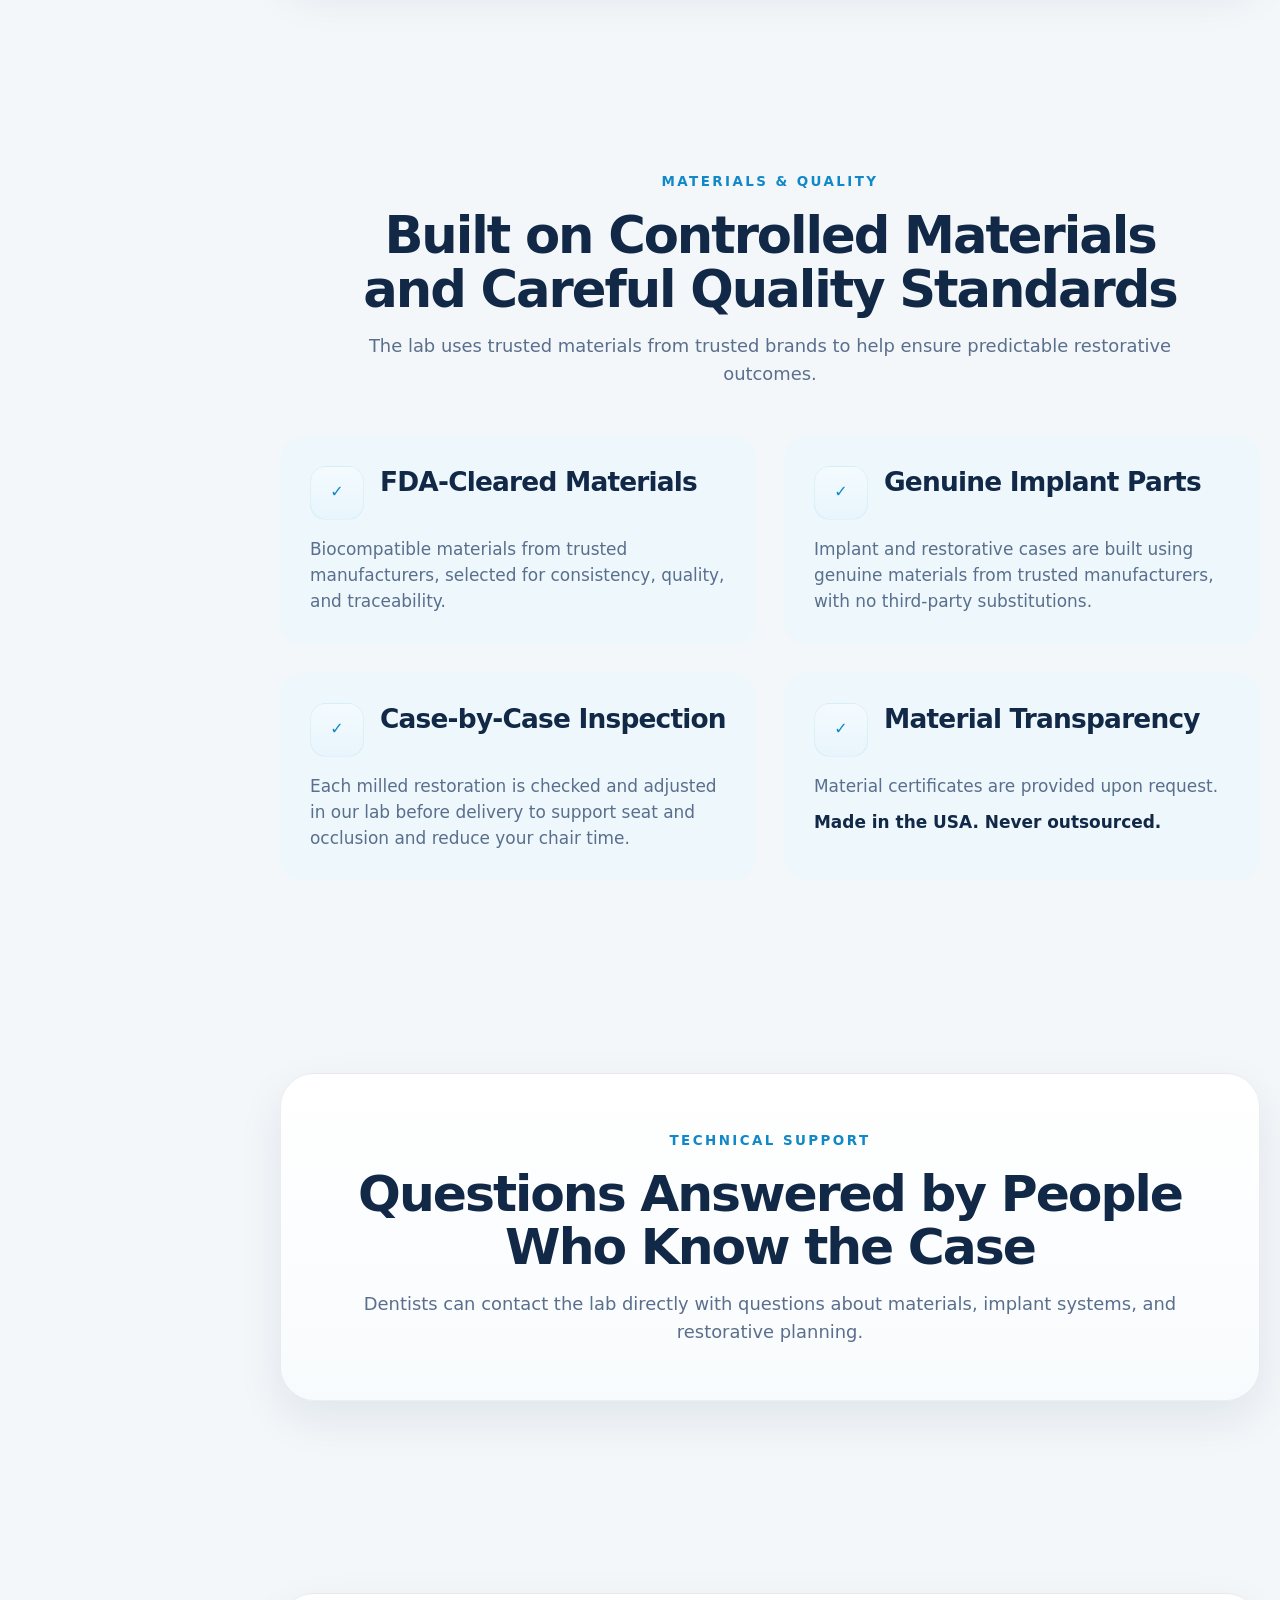
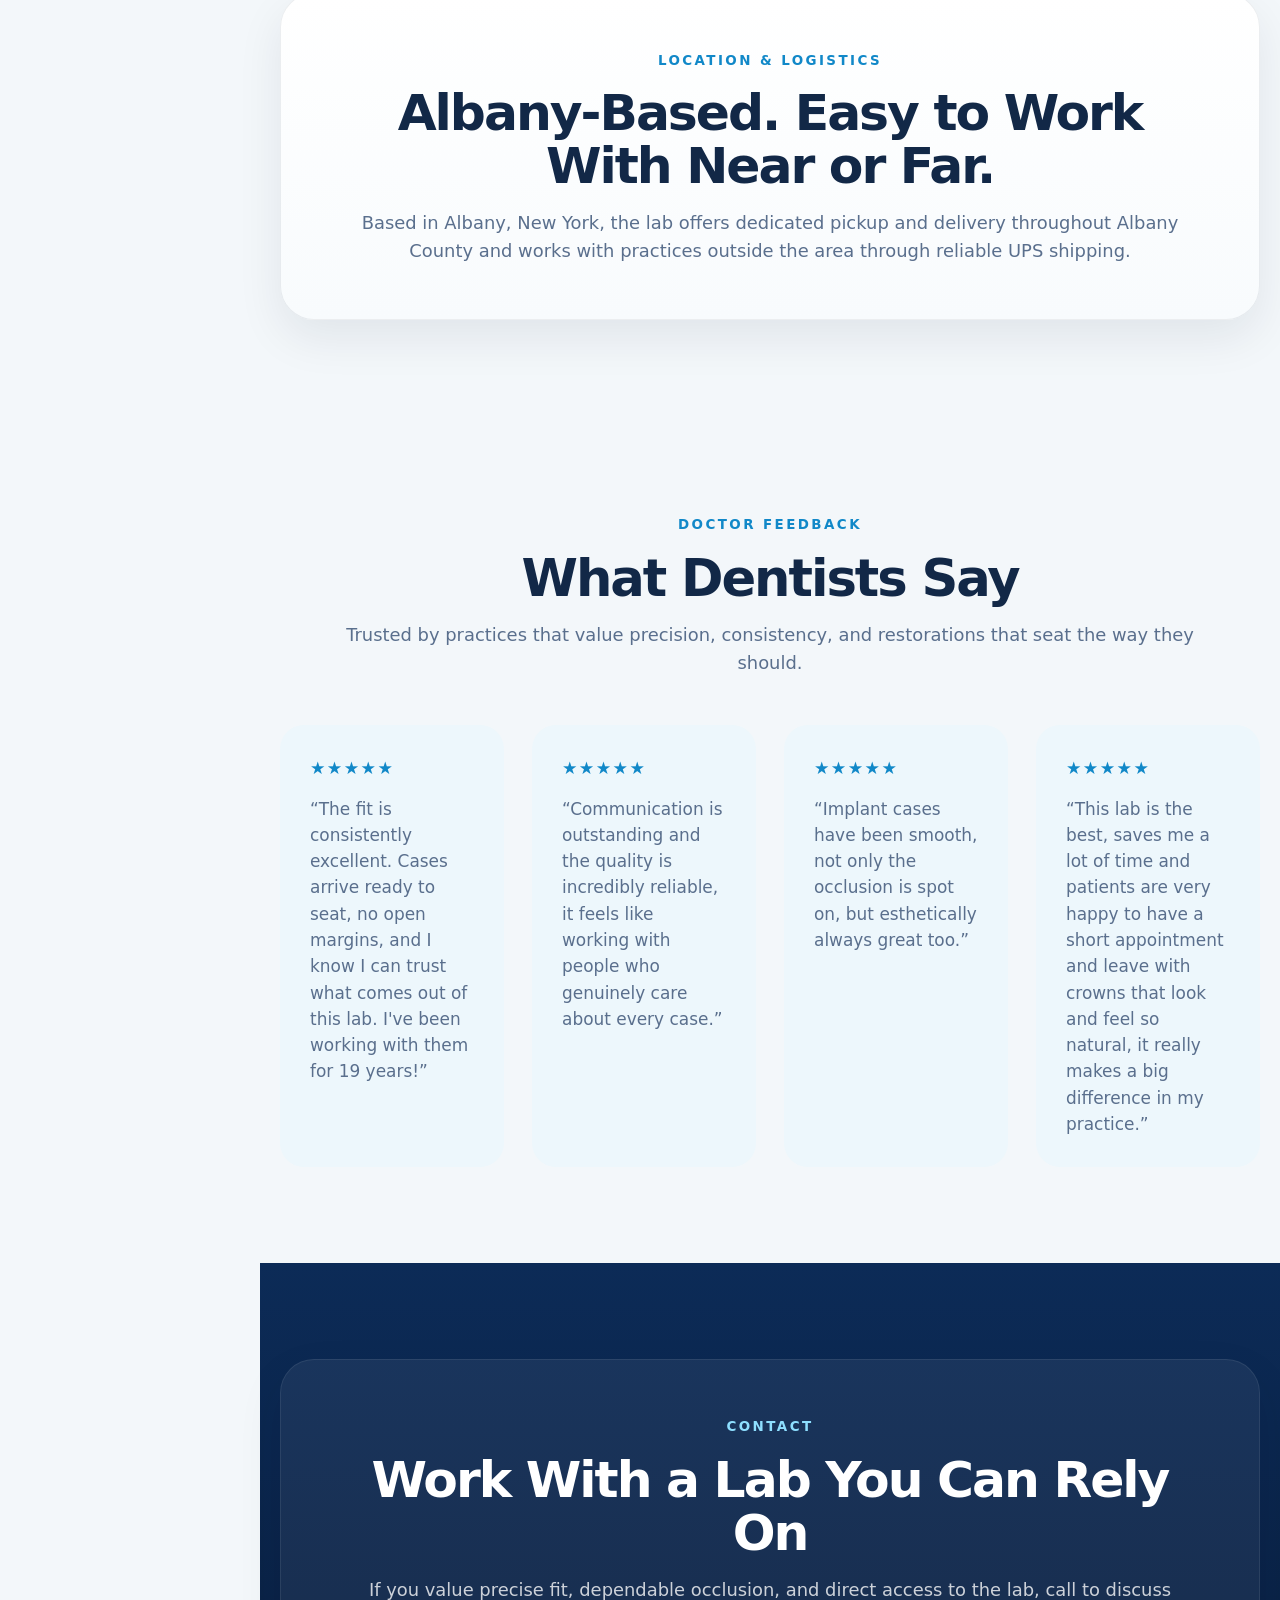
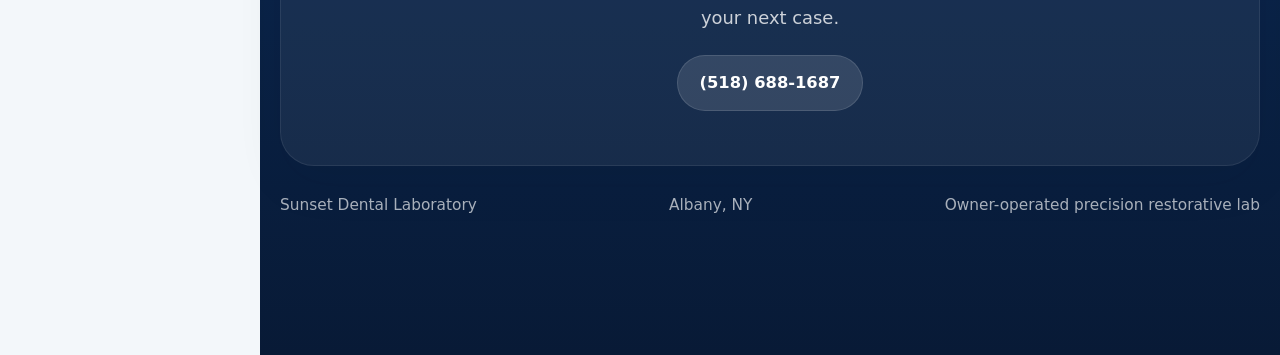
==== commit 8b39d997: "Update index.html" ====
--- a/index.html
+++ b/index.html
@@ -108,7 +108,6 @@
                   <h3>Implant Restorations</h3>
                 </div>
                 <p>Custom implant restorations compatible with major systems and built using genuine materials from trusted manufacturers.</p>
-                <p>Accept both digital and manual impressions. Every milled case is inspected and adjusted on model.</p>
               </article>
 
               <article class="card">
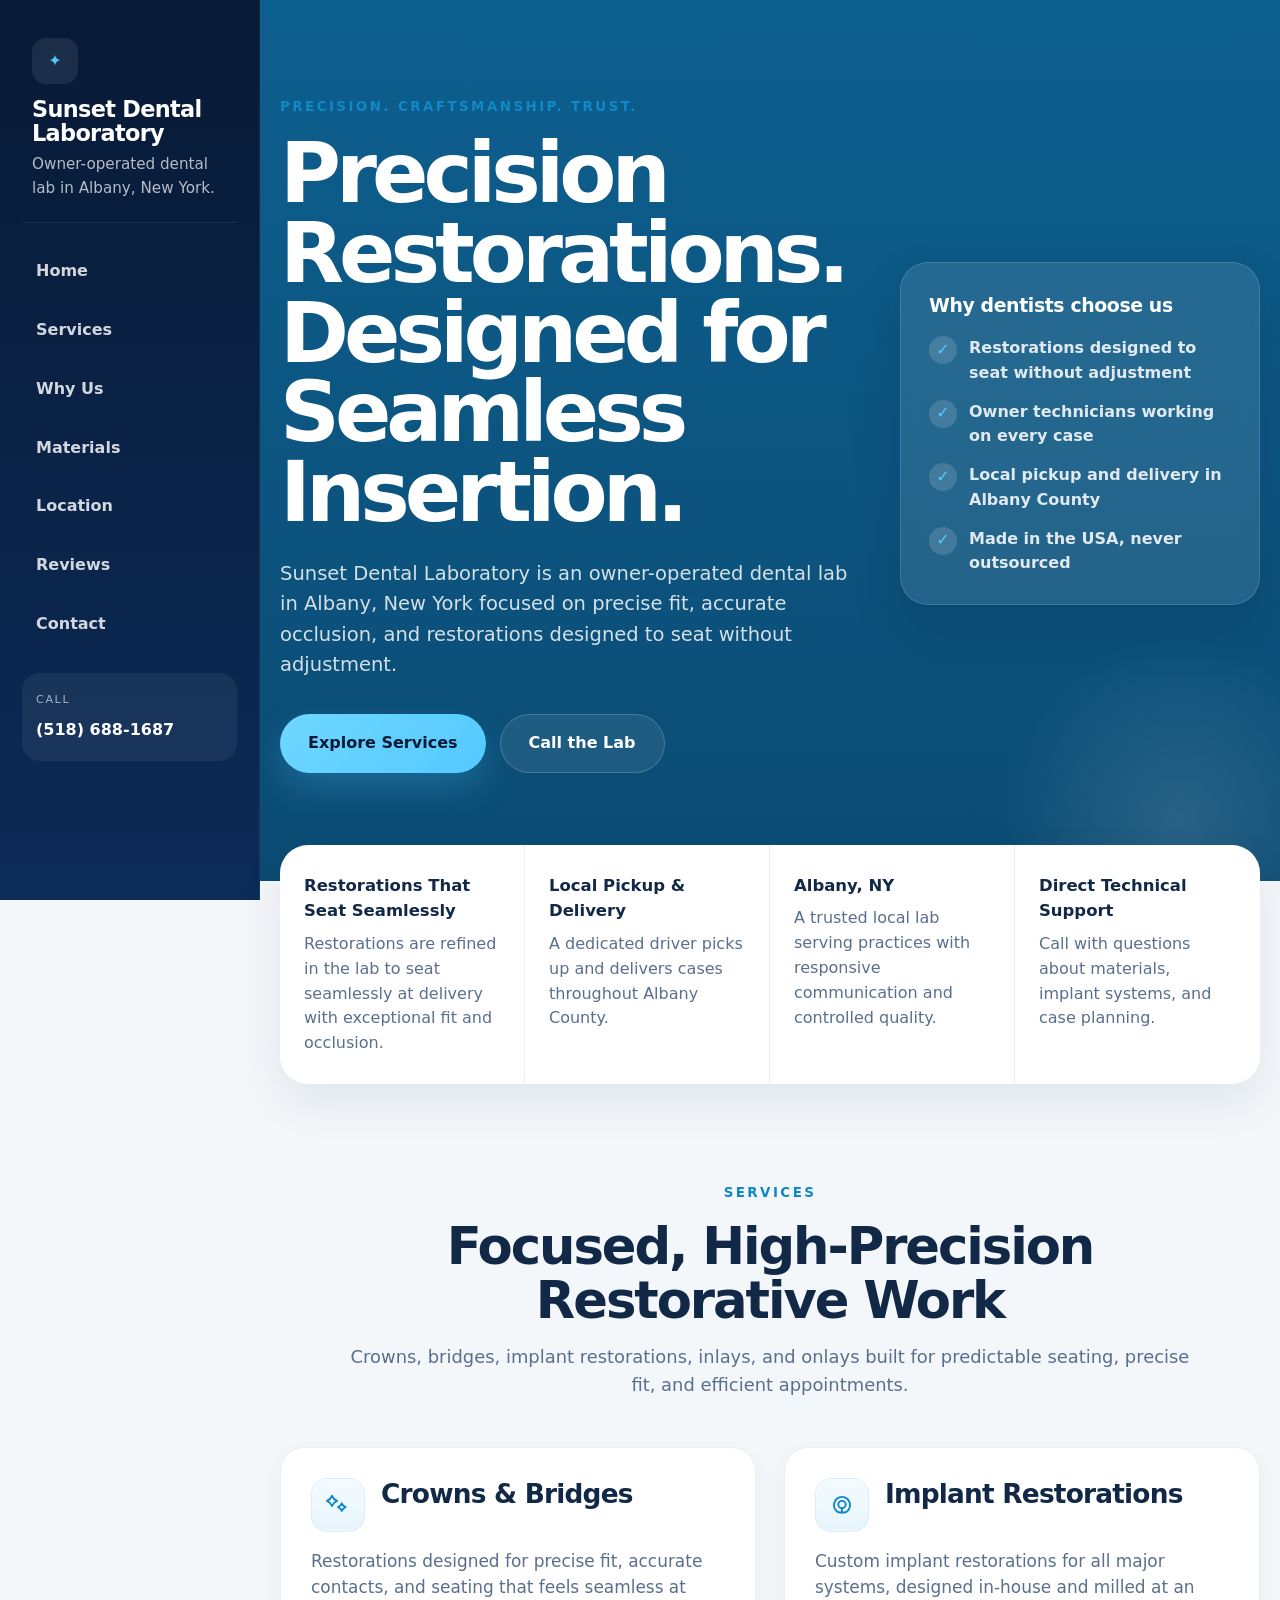
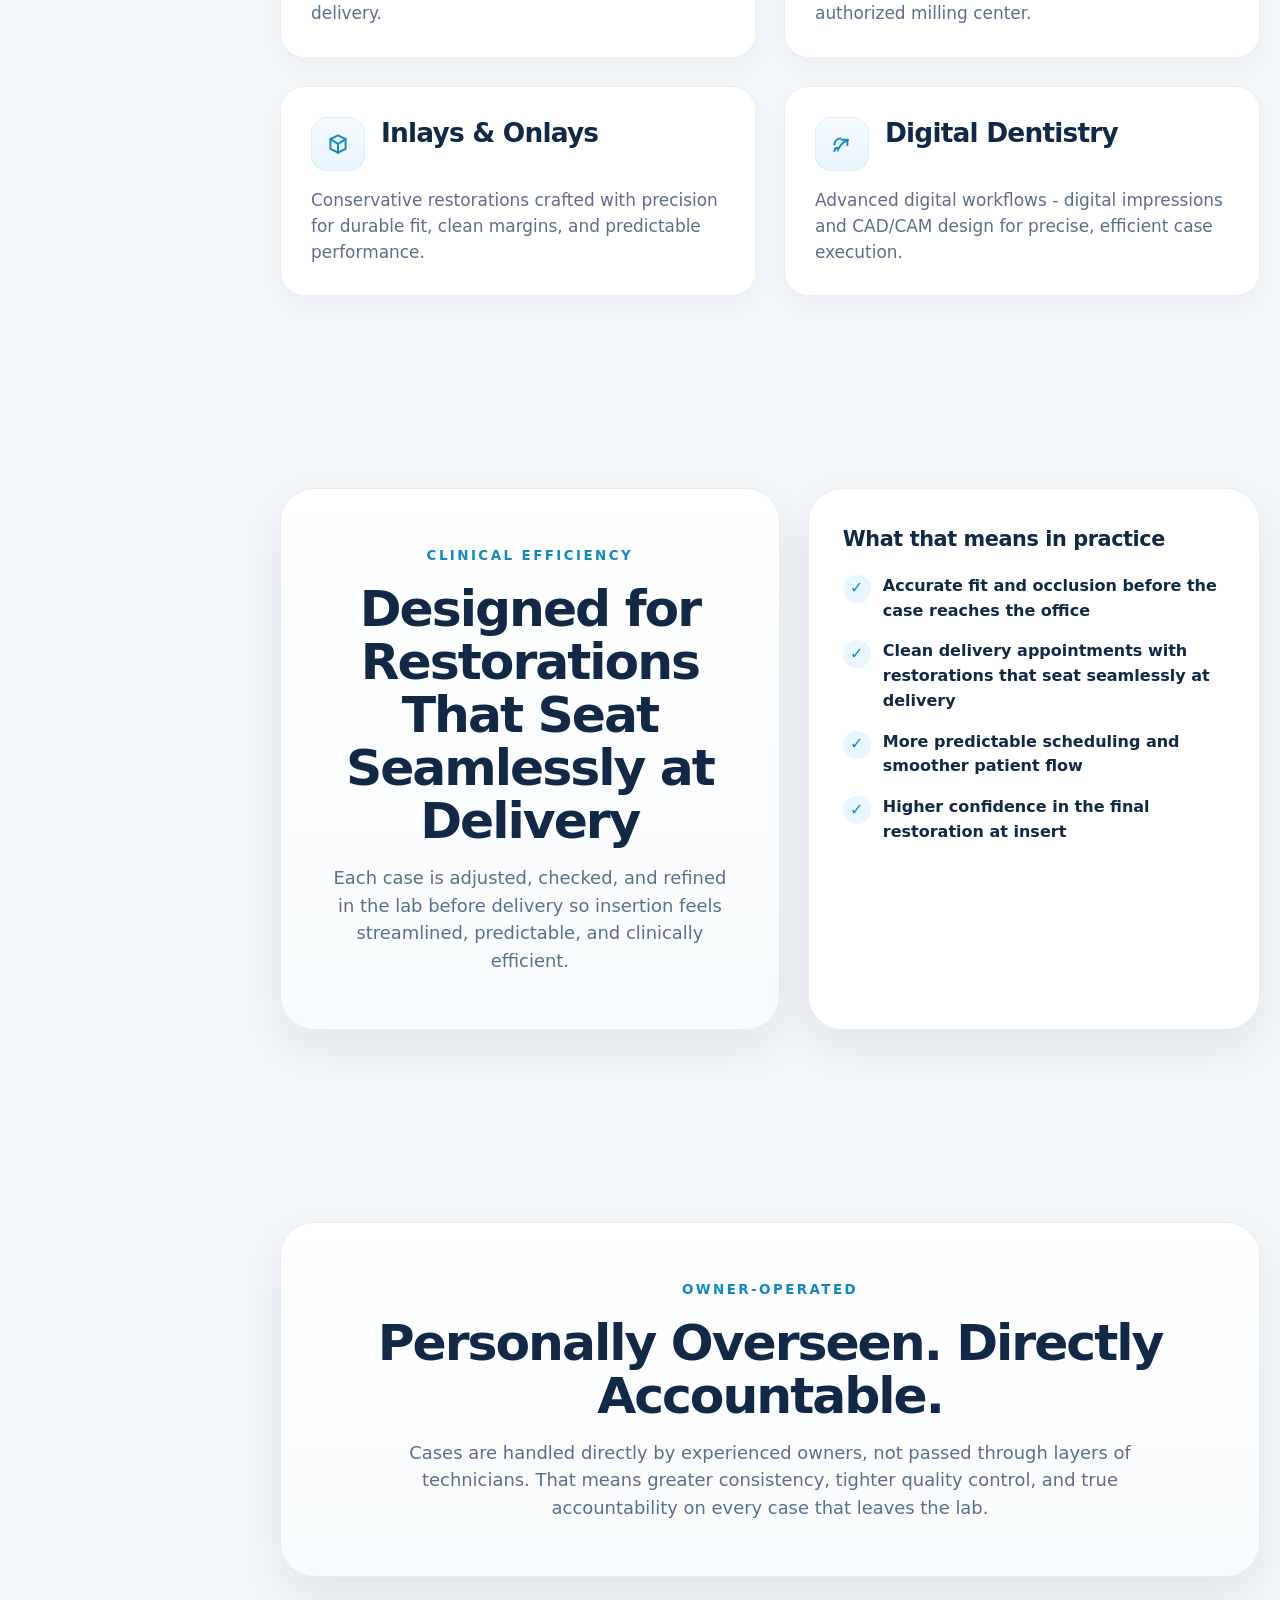
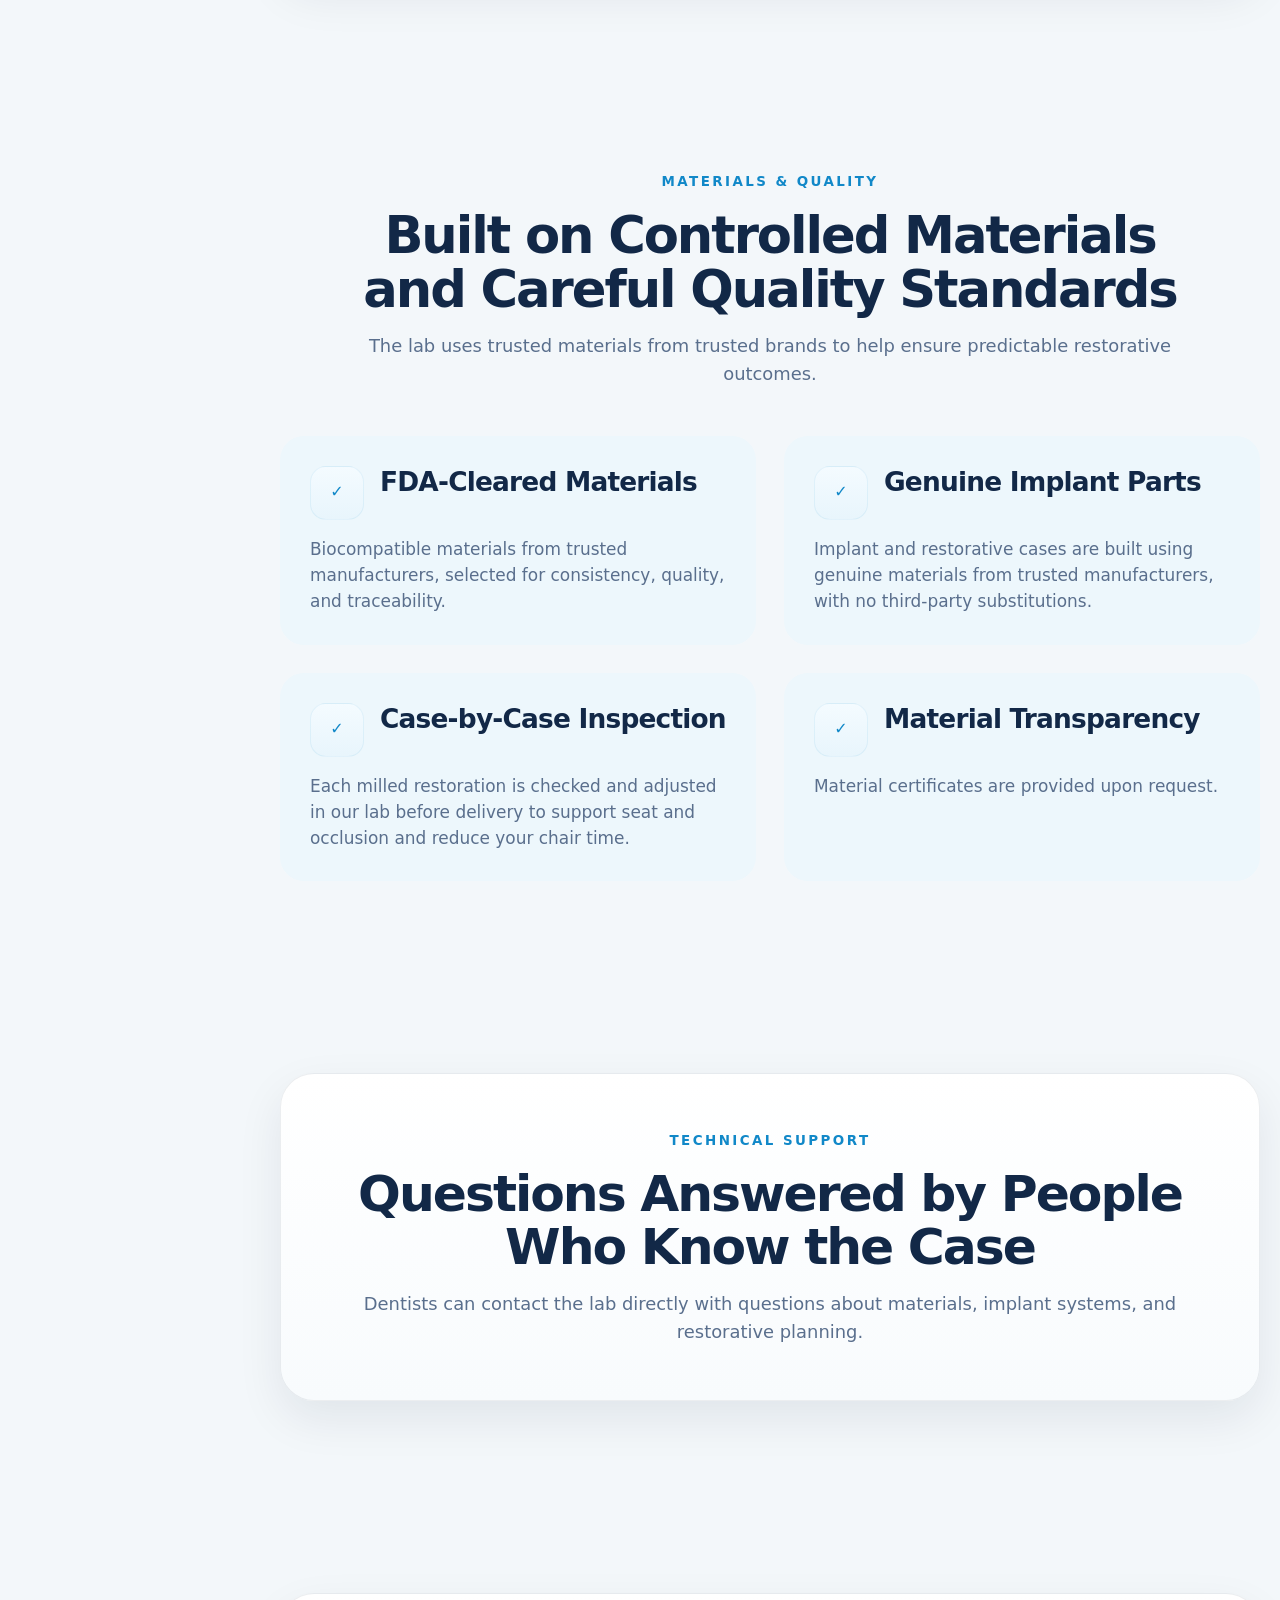
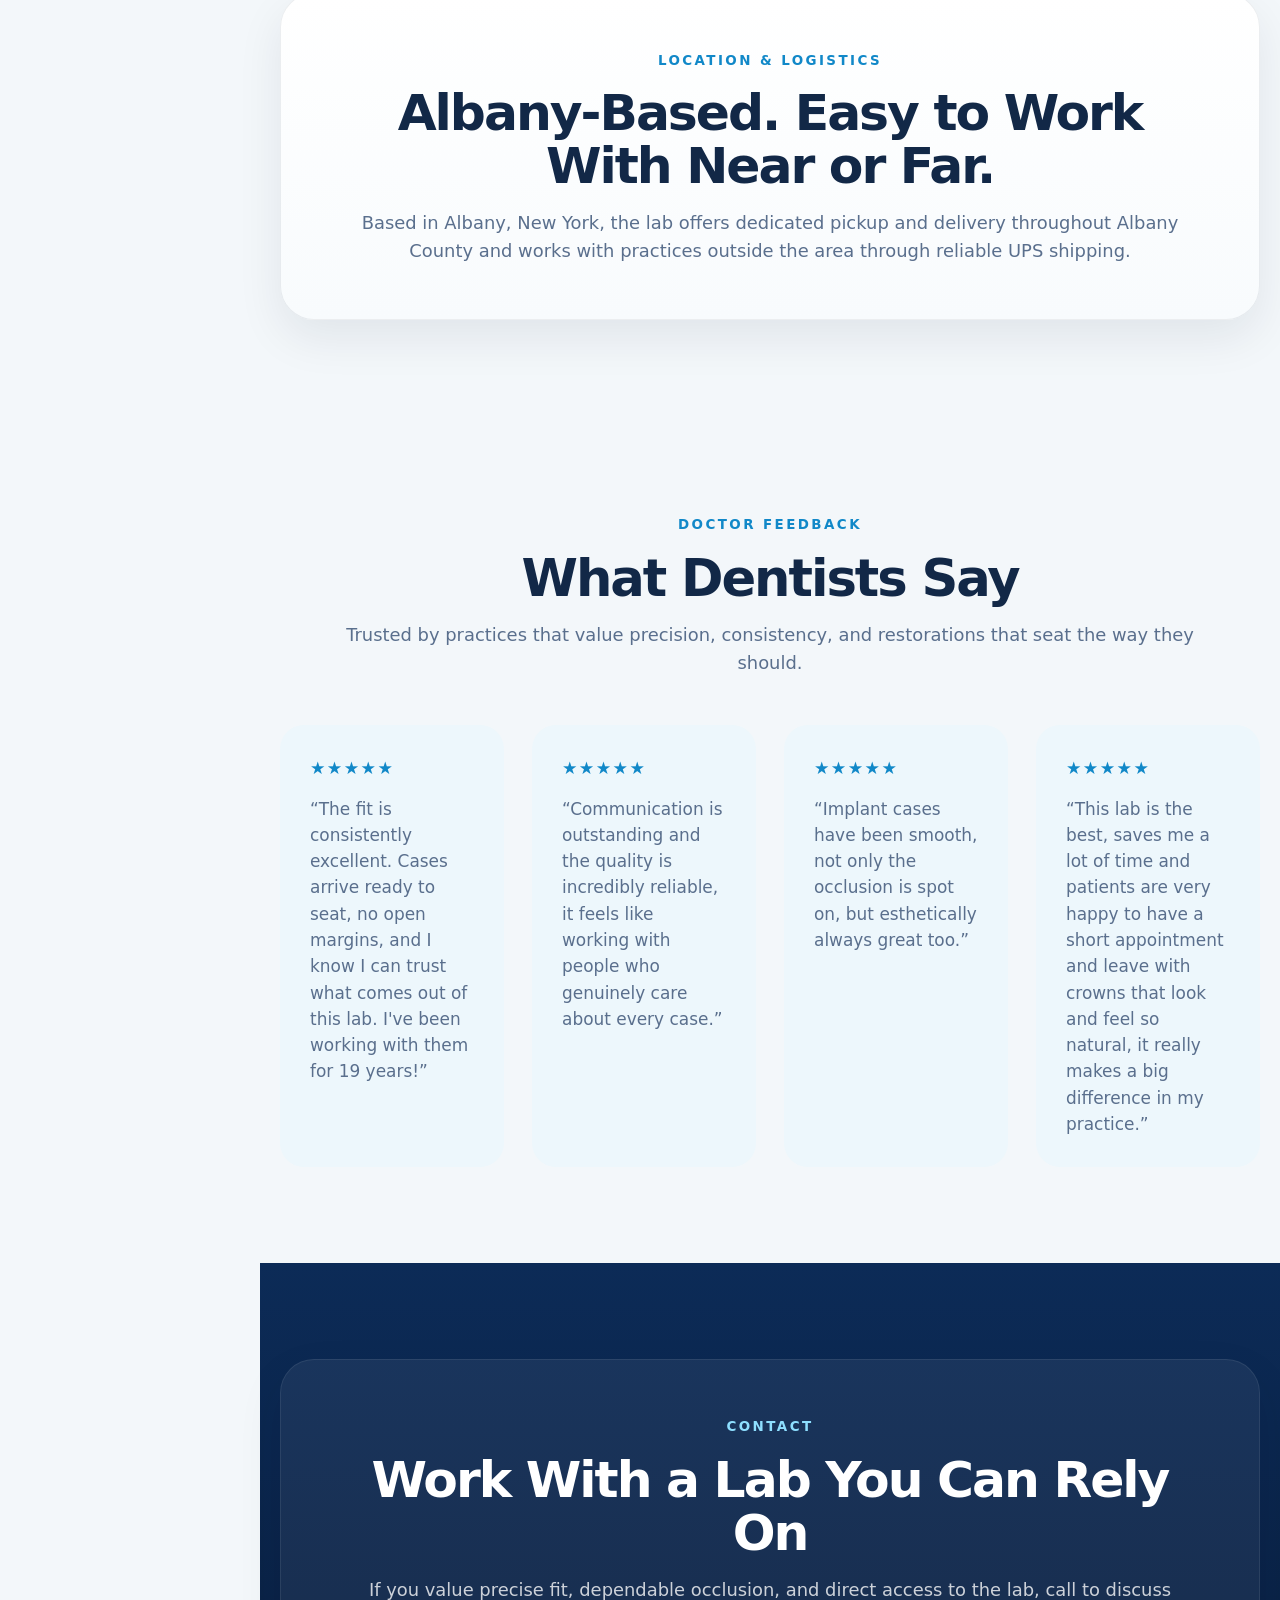
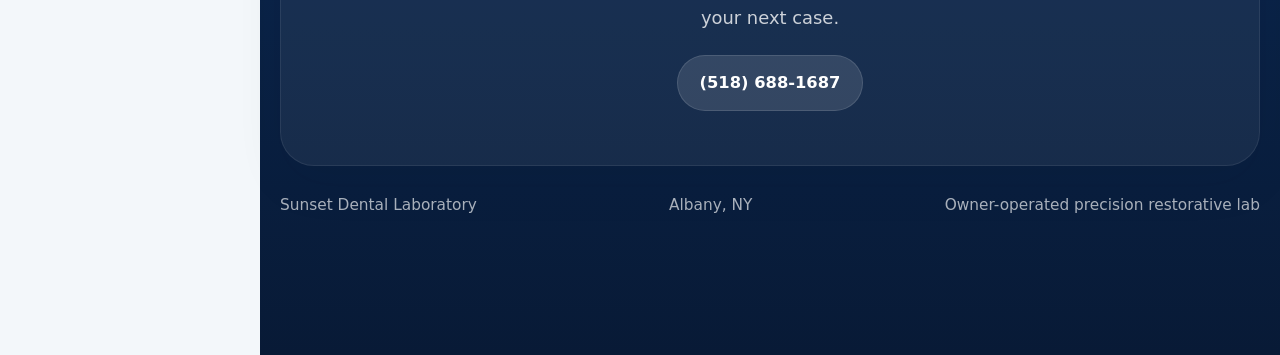
==== commit 3ac180e4: "Update index.html" ====
--- a/index.html
+++ b/index.html
@@ -107,7 +107,7 @@
                   <div class="icon" aria-hidden="true"><svg viewBox="0 0 24 24"><path d="M12 4.5c3.7 0 6.7 2.7 7.3 6.2.4 2.1-.1 4.4-1.4 6.1-1 1.3-2.5 2.2-4.1 2.2H10.2c-1.7 0-3.1-.9-4.1-2.2-1.3-1.7-1.8-4-1.4-6.1C5.3 7.2 8.3 4.5 12 4.5Z"></path><path d="M12 8.2c1.9 0 3.4 1.5 3.4 3.4S13.9 15 12 15s-3.4-1.5-3.4-3.4S10.1 8.2 12 8.2Z"></path><path d="M12 15v4"></path></svg></div>
                   <h3>Implant Restorations</h3>
                 </div>
-                <p>Custom implant restorations compatible with major systems and built using genuine materials from trusted manufacturers.</p>
+                <p>Custom implant restorations for all major systems, designed in-house and milled at an authorized milling center.</p>
               </article>
 
               <article class="card">
@@ -205,7 +205,7 @@
                   <div class="icon">✓</div>
                   <h3>Material Transparency</h3>
                 </div>
-                <p>Material certificates are provided upon request.<span class="quality-note">Made in the USA. Never outsourced.</span></p>
+                <p>Material certificates are provided upon request.</p>
               </article>
             </div>
           </div>
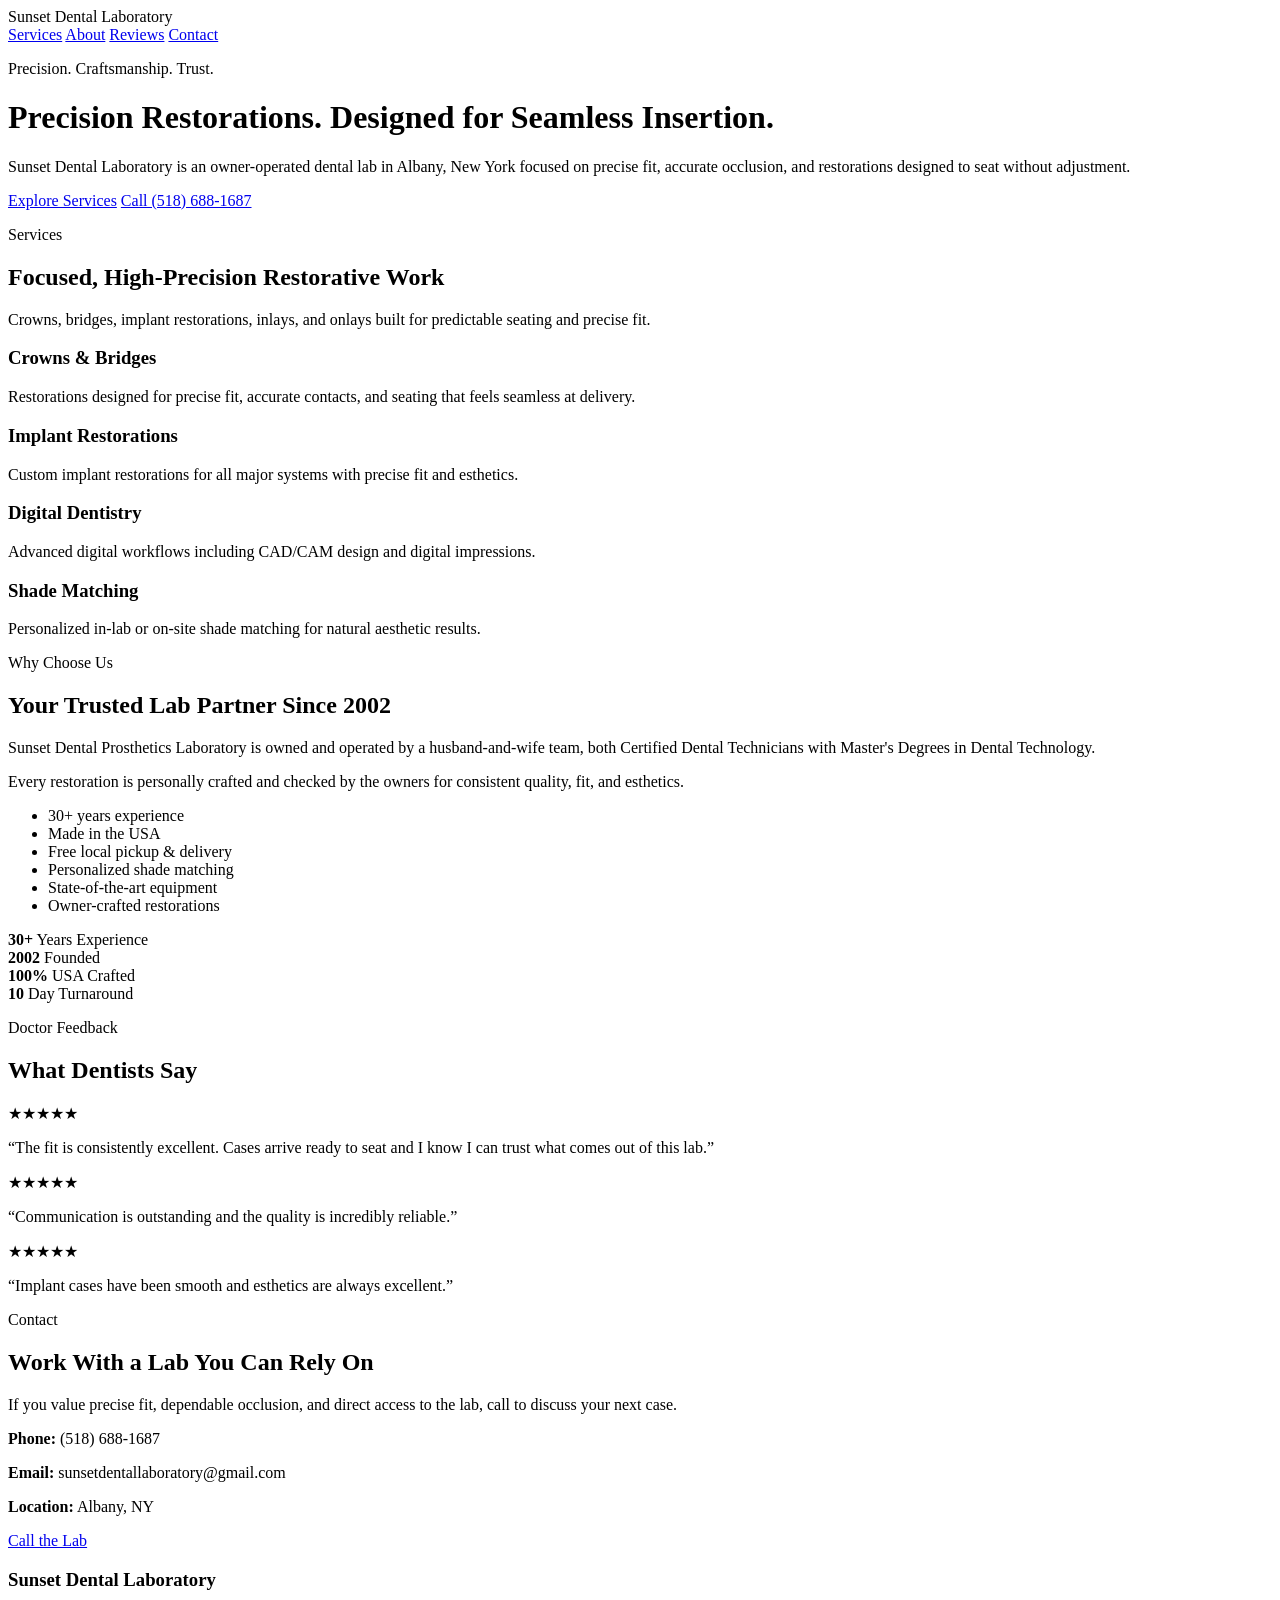
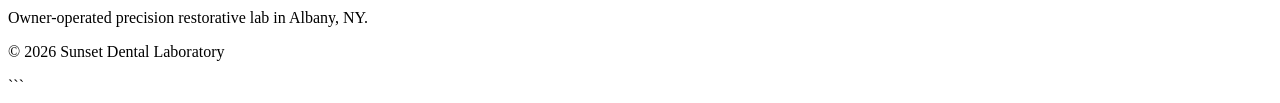
==== commit b2b41dba: "Update index.html" ====
--- a/index.html
+++ b/index.html
@@ -1,295 +1,250 @@
 <!DOCTYPE html>
 <html lang="en">
-  <head>
-    <meta charset="UTF-8" />
-    <meta name="viewport" content="width=device-width, initial-scale=1.0" />
-    <title>Sunset Dental Laboratory</title>
-    <link rel="stylesheet" href="styles.css" />
-  </head>
-  <body>
-    <div class="site-shell">
-      <aside class="sidebar">
-        <div class="brand">
-          <div class="brand-mark">✦</div>
-          <h1>Sunset Dental Laboratory</h1>
-          <p>Owner-operated dental lab in Albany, New York.</p>
-        </div>
-
-        <nav class="side-nav" aria-label="Site navigation">
-          <a href="#home">Home</a>
-          <a href="#services">Services</a>
-          <a href="#chairside">Why Us</a>
-          <a href="#materials">Materials</a>
-          <a href="#location">Location</a>
-          <a href="#reviews">Reviews</a>
-          <a href="#contact">Contact</a>
-        </nav>
-
-        <div class="side-contact">
-          <small>Call</small>
-          <a href="tel:15186881687">(518) 688-1687</a>
-        </div>
-      </aside>
-
-      <main class="content">
-        <section class="hero" id="home">
-          <div class="container hero-grid">
-            <div>
-              <div class="eyebrow">Precision. Craftsmanship. Trust.</div>
-              <h2>Precision Restorations. Designed for Seamless Insertion.</h2>
-              <p>
-                Sunset Dental Laboratory is an owner-operated dental lab in Albany, New York focused on precise fit,
-                accurate occlusion, and restorations designed to seat without adjustment.
-              </p>
-              <div class="hero-actions">
-                <a class="btn btn-primary" href="#services">Explore Services</a>
-                <a class="btn btn-secondary" href="#contact">Call the Lab</a>
-              </div>
-            </div>
-
-            <div class="hero-card">
-              <h3>Why dentists choose us</h3>
-              <div class="mini-list">
-                <div class="mini-item"><div class="mini-dot">✓</div><div>Restorations designed to seat without adjustment</div></div>
-                <div class="mini-item"><div class="mini-dot">✓</div><div>Owner technicians working on every case</div></div>
-                <div class="mini-item"><div class="mini-dot">✓</div><div>Local pickup and delivery in Albany County</div></div>
-                <div class="mini-item"><div class="mini-dot">✓</div><div>Made in the USA, never outsourced</div></div>
-              </div>
-            </div>
-          </div>
-        </section>
-
-        <section class="trust-strip">
-          <div class="container">
-            <div class="trust-grid">
-              <div class="trust-item">
-                <strong>Restorations That Seat Seamlessly</strong>
-                <p>Restorations are refined in the lab to seat seamlessly at delivery with exceptional fit and occlusion.</p>
-              </div>
-              <div class="trust-item">
-                <strong>Local Pickup &amp; Delivery</strong>
-                <p>A dedicated driver picks up and delivers cases throughout Albany County.</p>
-              </div>
-              <div class="trust-item">
-                <strong>Albany, NY</strong>
-                <p>A trusted local lab serving practices with responsive communication and controlled quality.</p>
-              </div>
-              <div class="trust-item">
-                <strong>Direct Technical Support</strong>
-                <p>Call with questions about materials, implant systems, and case planning.</p>
-              </div>
-            </div>
-          </div>
-        </section>
-
-        <section class="section" id="services">
-          <div class="container">
-            <div class="section-heading">
-              <div class="eyebrow">Services</div>
-              <h2>Focused, High-Precision Restorative Work</h2>
-              <p>
-                Crowns, bridges, implant restorations, inlays, and onlays built for predictable seating, precise fit,
-                and efficient appointments.
-              </p>
-            </div>
-
-            <div class="services-grid">
-              <article class="card">
-                <div class="card-top">
-                  <div class="icon" aria-hidden="true"><svg viewBox="0 0 24 24"><path d="M6.5 3.5c1.2 2.9 1.8 3.5 4.7 4.7-2.9 1.2-3.5 1.8-4.7 4.7-1.2-2.9-1.8-3.5-4.7-4.7 2.9-1.2 3.5-1.8 4.7-4.7Z"></path><path d="M15.5 10.5c1 2.2 1.3 2.5 3.5 3.5-2.2 1-2.5 1.3-3.5 3.5-1-2.2-1.3-2.5-3.5-3.5 2.2-1 2.5-1.3 3.5-3.5Z"></path></svg></div>
-                  <h3>Crowns &amp; Bridges</h3>
-                </div>
-                <p>Restorations designed for precise fit, accurate contacts, and seating that feels seamless at delivery.</p>
-              </article>
-
-              <article class="card">
-                <div class="card-top">
-                  <div class="icon" aria-hidden="true"><svg viewBox="0 0 24 24"><path d="M12 4.5c3.7 0 6.7 2.7 7.3 6.2.4 2.1-.1 4.4-1.4 6.1-1 1.3-2.5 2.2-4.1 2.2H10.2c-1.7 0-3.1-.9-4.1-2.2-1.3-1.7-1.8-4-1.4-6.1C5.3 7.2 8.3 4.5 12 4.5Z"></path><path d="M12 8.2c1.9 0 3.4 1.5 3.4 3.4S13.9 15 12 15s-3.4-1.5-3.4-3.4S10.1 8.2 12 8.2Z"></path><path d="M12 15v4"></path></svg></div>
-                  <h3>Implant Restorations</h3>
-                </div>
-                <p>Custom implant restorations for all major systems, designed in-house and milled at an authorized milling center.</p>
-              </article>
-
-              <article class="card">
-                <div class="card-top">
-                  <div class="icon" aria-hidden="true"><svg viewBox="0 0 24 24"><path d="M5 7.5 12 4l7 3.5v9L12 20l-7-3.5Z"></path><path d="M5 7.5 12 12l7-4.5"></path><path d="M12 12v8"></path></svg></div>
-                  <h3>Inlays &amp; Onlays</h3>
-                </div>
-                <p>Conservative restorations crafted with precision for durable fit, clean margins, and predictable performance.</p>
-              </article>
-
-              <article class="card">
-                <div class="card-top">
-                  <div class="icon" aria-hidden="true"><svg viewBox="0 0 24 24"><path d="M8 18c1.8-4.7 5.1-8 9.8-9.8"></path><path d="M12 8h5v5"></path><path d="M5 12.5c0-3 2.5-5.5 5.5-5.5"></path><path d="M5 18.5c0-1.7 1.3-3 3-3"></path></svg></div>
-                  <h3>Digital Dentistry</h3>
-                </div>
-                <p>Advanced digital workflows - digital impressions and CAD/CAM design for precise, efficient case execution.</p>
-              </article>
-            </div>
-          </div>
-        </section>
-
-        <section class="section" id="chairside">
-          <div class="container two-col">
-            <div class="statement-panel">
-              <div class="eyebrow">Clinical Efficiency</div>
-              <h2>Designed for Restorations That Seat Seamlessly at Delivery</h2>
-              <p>
-                Each case is adjusted, checked, and refined in the lab before delivery so insertion feels streamlined,
-                predictable, and clinically efficient.
-              </p>
-            </div>
-
-            <div class="points-card">
-              <h3>What that means in practice</h3>
-              <ul class="check-list">
-                <li><span class="check">✓</span><span>Accurate fit and occlusion before the case reaches the office</span></li>
-                <li><span class="check">✓</span><span>Clean delivery appointments with restorations that seat seamlessly at delivery</span></li>
-                <li><span class="check">✓</span><span>More predictable scheduling and smoother patient flow</span></li>
-                <li><span class="check">✓</span><span>Higher confidence in the final restoration at insert</span></li>
-              </ul>
-            </div>
-          </div>
-        </section>
-
-        <section class="section">
-          <div class="container">
-            <div class="statement-panel">
-              <div class="eyebrow">Owner-Operated</div>
-              <h2>Personally Overseen. Directly Accountable.</h2>
-              <p>
-                Cases are handled directly by experienced owners, not passed through layers of technicians. That means
-                greater consistency, tighter quality control, and true accountability on every case that leaves the lab.
-              </p>
-            </div>
-          </div>
-        </section>
-
-        <section class="section" id="materials">
-          <div class="container">
-            <div class="section-heading">
-              <div class="eyebrow">Materials &amp; Quality</div>
-              <h2>Built on Controlled Materials and Careful Quality Standards</h2>
-              <p>
-                The lab uses trusted materials from trusted brands to help ensure predictable restorative outcomes.
-              </p>
-            </div>
-
-            <div class="quality-grid">
-              <article class="card">
-                <div class="card-top">
-                  <div class="icon">✓</div>
-                  <h3>FDA-Cleared Materials</h3>
-                </div>
-                <p>Biocompatible materials from trusted manufacturers, selected for consistency, quality, and traceability.</p>
-              </article>
-
-              <article class="card">
-                <div class="card-top">
-                  <div class="icon">✓</div>
-                  <h3>Genuine Implant Parts</h3>
-                </div>
-                <p>Implant and restorative cases are built using genuine materials from trusted manufacturers, with no third-party substitutions.</p>
-              </article>
-
-              <article class="card">
-                <div class="card-top">
-                  <div class="icon">✓</div>
-                  <h3>Case-by-Case Inspection</h3>
-                </div>
-                <p>Each milled restoration is checked and adjusted in our lab before delivery to support seat and occlusion and reduce your chair time.</p>
-              </article>
-
-              <article class="card">
-                <div class="card-top">
-                  <div class="icon">✓</div>
-                  <h3>Material Transparency</h3>
-                </div>
-                <p>Material certificates are provided upon request.</p>
-              </article>
-            </div>
-          </div>
-        </section>
-
-        <section class="section">
-          <div class="container">
-            <div class="support-panel">
-              <div class="eyebrow">Technical Support</div>
-              <h2>Questions Answered by People Who Know the Case</h2>
-              <p>
-                Dentists can contact the lab directly with questions about materials, implant systems, and restorative
-                planning.
-              </p>
-            </div>
-          </div>
-        </section>
-
-        <section class="section" id="location">
-          <div class="container">
-            <div class="location-panel">
-              <div class="eyebrow">Location &amp; Logistics</div>
-              <h2>Albany-Based. Easy to Work With Near or Far.</h2>
-              <p>
-                Based in Albany, New York, the lab offers dedicated pickup and delivery throughout Albany County and
-                works with practices outside the area through reliable UPS shipping.
-              </p>
-            </div>
-          </div>
-        </section>
-
-        <section class="section" id="reviews">
-          <div class="container">
-            <div class="section-heading">
-              <div class="eyebrow">Doctor Feedback</div>
-              <h2>What Dentists Say</h2>
-              <p>
-                Trusted by practices that value precision, consistency, and restorations that seat the way they should.
-              </p>
-            </div>
-
-            <div class="reviews-grid">
-              <article class="card">
-                <div class="stars">★★★★★</div>
-                <p>“The fit is consistently excellent. Cases arrive ready to seat, no open margins, and I know I can trust what comes out of this lab. I've been working with them for 19 years!”</p>
-              </article>
-
-              <article class="card">
-                <div class="stars">★★★★★</div>
-                <p>“Communication is outstanding and the quality is incredibly reliable, it feels like working with people who genuinely care about every case.”</p>
-              </article>
-
-              <article class="card">
-                <div class="stars">★★★★★</div>
-                <p>“Implant cases have been smooth, not only the occlusion is spot on, but esthetically always great too.”</p>
-              </article>
-
-              <article class="card">
-                <div class="stars">★★★★★</div>
-                <p>“This lab is the best, saves me a lot of time and patients are very happy to have a short appointment and leave with crowns that look and feel so natural, it really makes a big difference in my practice.”</p>
-              </article>
-            </div>
-          </div>
-        </section>
-
-        <section class="section cta-band" id="contact">
-          <div class="container">
-            <div class="cta-panel">
-              <div class="eyebrow" style="color:#8edfff;">Contact</div>
-              <h2>Work With a Lab You Can Rely On</h2>
-              <p>
-                If you value precise fit, dependable occlusion, and direct access to the lab, call to discuss your next case.
-              </p>
-              <a class="phone-pill" href="tel:15186881687">(518) 688-1687</a>
-            </div>
-
-            <div class="footer">
-              <div>Sunset Dental Laboratory</div>
-              <div>Albany, NY</div>
-              <div>Owner-operated precision restorative lab</div>
-            </div>
-          </div>
-        </section>
-      </main>
-    </div>
-  </body>
+<head>
+  <meta charset="UTF-8" />
+  <meta name="viewport" content="width=device-width, initial-scale=1.0" />
+
+  <title>Sunset Dental Laboratory | Albany NY</title>
+
+  <meta
+    name="description"
+    content="Precision dental restorations designed for seamless insertion. Owner-operated dental laboratory serving Albany, NY."
+  />
+
+  <link rel="stylesheet" href="style.css" />
+
+  <link rel="preconnect" href="https://fonts.googleapis.com">
+  <link rel="preconnect" href="https://fonts.gstatic.com" crossorigin>
+
+  <link href="https://fonts.googleapis.com/css2?family=Playfair+Display:wght@500;600;700&family=Inter:wght@300;400;500;600;700&display=swap" rel="stylesheet">
+</head>
+
+<body>
+
+<nav class="navbar">
+  <div class="container nav-inner">
+    <div class="logo">Sunset Dental Laboratory</div>
+
+    <div class="nav-links">
+      <a href="#services">Services</a>
+      <a href="#about">About</a>
+      <a href="#reviews">Reviews</a>
+      <a href="#contact">Contact</a>
+    </div>
+  </div>
+</nav>
+
+<header class="hero">
+  <div class="overlay"></div>
+
+  <div class="container hero-content">
+    <p class="eyebrow">Precision. Craftsmanship. Trust.</p>
+
+    <h1>
+      Precision Restorations.
+      <span>Designed for Seamless Insertion.</span>
+    </h1>
+
+    <p class="hero-text">
+      Sunset Dental Laboratory is an owner-operated dental lab in Albany, New York focused on precise fit, accurate occlusion, and restorations designed to seat without adjustment.
+    </p>
+
+    <div class="hero-buttons">
+      <a class="btn btn-primary" href="#services">Explore Services</a>
+
+      <a class="btn btn-outline" href="tel:+15186881687">
+        Call (518) 688-1687
+      </a>
+    </div>
+  </div>
+</header>
+
+<section class="section" id="services">
+  <div class="container">
+    <div class="section-header">
+      <p class="eyebrow dark">Services</p>
+
+      <h2>
+        Focused, High-Precision Restorative Work
+      </h2>
+
+      <p>
+        Crowns, bridges, implant restorations, inlays, and onlays built for predictable seating and precise fit.
+      </p>
+    </div>
+
+    <div class="card-grid">
+
+      <div class="card">
+        <h3>Crowns & Bridges</h3>
+
+        <p>
+          Restorations designed for precise fit, accurate contacts, and seating that feels seamless at delivery.
+        </p>
+      </div>
+
+      <div class="card">
+        <h3>Implant Restorations</h3>
+
+        <p>
+          Custom implant restorations for all major systems with precise fit and esthetics.
+        </p>
+      </div>
+
+      <div class="card">
+        <h3>Digital Dentistry</h3>
+
+        <p>
+          Advanced digital workflows including CAD/CAM design and digital impressions.
+        </p>
+      </div>
+
+      <div class="card">
+        <h3>Shade Matching</h3>
+
+        <p>
+          Personalized in-lab or on-site shade matching for natural aesthetic results.
+        </p>
+      </div>
+
+    </div>
+  </div>
+</section>
+
+<section class="section cream" id="about">
+  <div class="container about-grid">
+
+    <div>
+      <p class="eyebrow dark">Why Choose Us</p>
+
+      <h2>Your Trusted Lab Partner Since 2002</h2>
+
+      <p>
+        Sunset Dental Prosthetics Laboratory is owned and operated by a husband-and-wife team, both Certified Dental Technicians with Master's Degrees in Dental Technology.
+      </p>
+
+      <p>
+        Every restoration is personally crafted and checked by the owners for consistent quality, fit, and esthetics.
+      </p>
+
+      <ul class="features">
+        <li>30+ years experience</li>
+        <li>Made in the USA</li>
+        <li>Free local pickup & delivery</li>
+        <li>Personalized shade matching</li>
+        <li>State-of-the-art equipment</li>
+        <li>Owner-crafted restorations</li>
+      </ul>
+    </div>
+
+    <div class="stats">
+      <div class="stat hot">
+        <strong>30+</strong>
+        <span>Years Experience</span>
+      </div>
+
+      <div class="stat">
+        <strong>2002</strong>
+        <span>Founded</span>
+      </div>
+
+      <div class="stat hot">
+        <strong>100%</strong>
+        <span>USA Crafted</span>
+      </div>
+
+      <div class="stat">
+        <strong>10</strong>
+        <span>Day Turnaround</span>
+      </div>
+    </div>
+
+  </div>
+</section>
+
+<section class="section" id="reviews">
+  <div class="container">
+
+    <div class="section-header">
+      <p class="eyebrow dark">Doctor Feedback</p>
+
+      <h2>What Dentists Say</h2>
+    </div>
+
+    <div class="card-grid">
+
+      <div class="card review">
+        <div class="stars">★★★★★</div>
+
+        <p>
+          “The fit is consistently excellent. Cases arrive ready to seat and I know I can trust what comes out of this lab.”
+        </p>
+      </div>
+
+      <div class="card review">
+        <div class="stars">★★★★★</div>
+
+        <p>
+          “Communication is outstanding and the quality is incredibly reliable.”
+        </p>
+      </div>
+
+      <div class="card review">
+        <div class="stars">★★★★★</div>
+
+        <p>
+          “Implant cases have been smooth and esthetics are always excellent.”
+        </p>
+      </div>
+
+    </div>
+
+  </div>
+</section>
+
+<section class="section cream" id="contact">
+  <div class="container center">
+
+    <p class="eyebrow dark">Contact</p>
+
+    <h2>Work With a Lab You Can Rely On</h2>
+
+    <p class="contact-text">
+      If you value precise fit, dependable occlusion, and direct access to the lab, call to discuss your next case.
+    </p>
+
+    <div class="contact-box">
+      <p><strong>Phone:</strong> (518) 688-1687</p>
+
+      <p>
+        <strong>Email:</strong>
+        sunsetdentallaboratory@gmail.com
+      </p>
+
+      <p><strong>Location:</strong> Albany, NY</p>
+    </div>
+
+    <a class="btn btn-primary" href="tel:+15186881687">
+      Call the Lab
+    </a>
+
+  </div>
+</section>
+
+<footer class="footer">
+  <div class="container">
+    <h3>Sunset Dental Laboratory</h3>
+
+    <p>
+      Owner-operated precision restorative lab in Albany, NY.
+    </p>
+
+    <p class="copyright">
+      © 2026 Sunset Dental Laboratory
+    </p>
+  </div>
+</footer>
+
+</body>
 </html>
+```
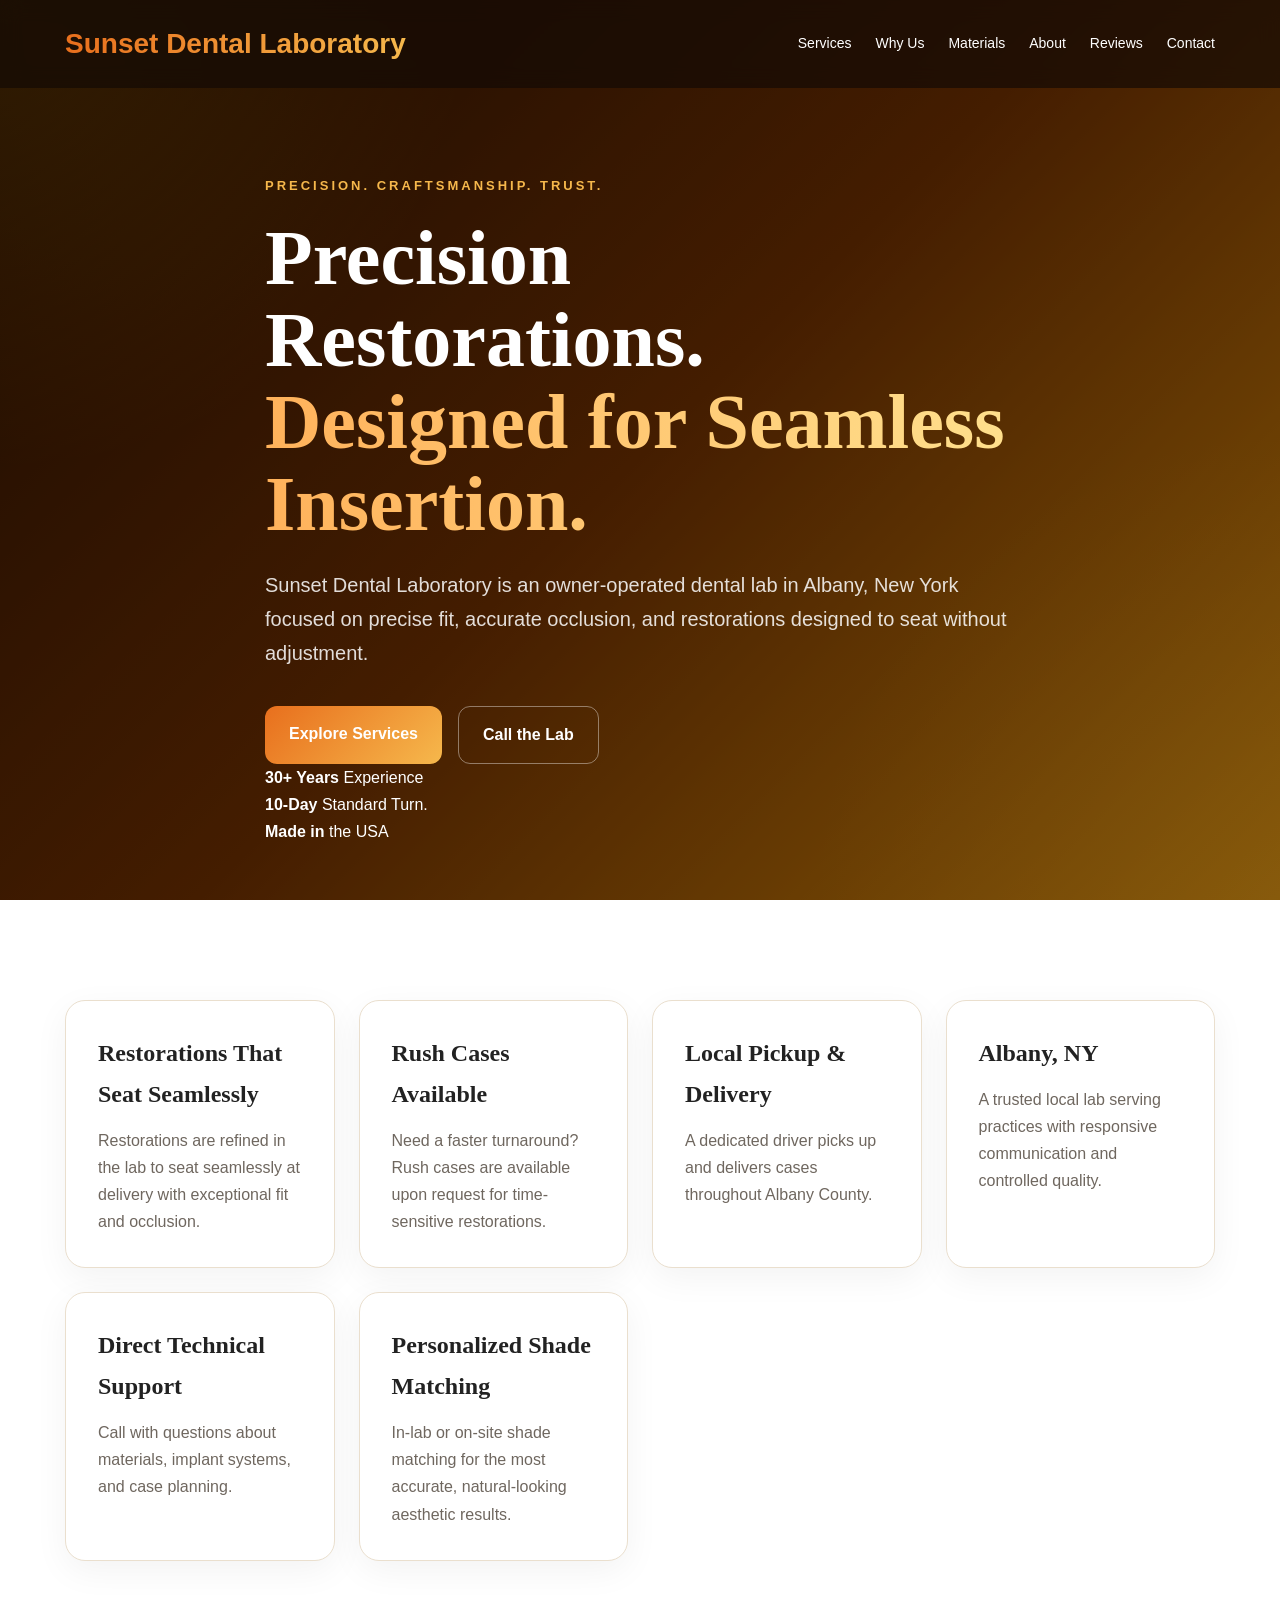
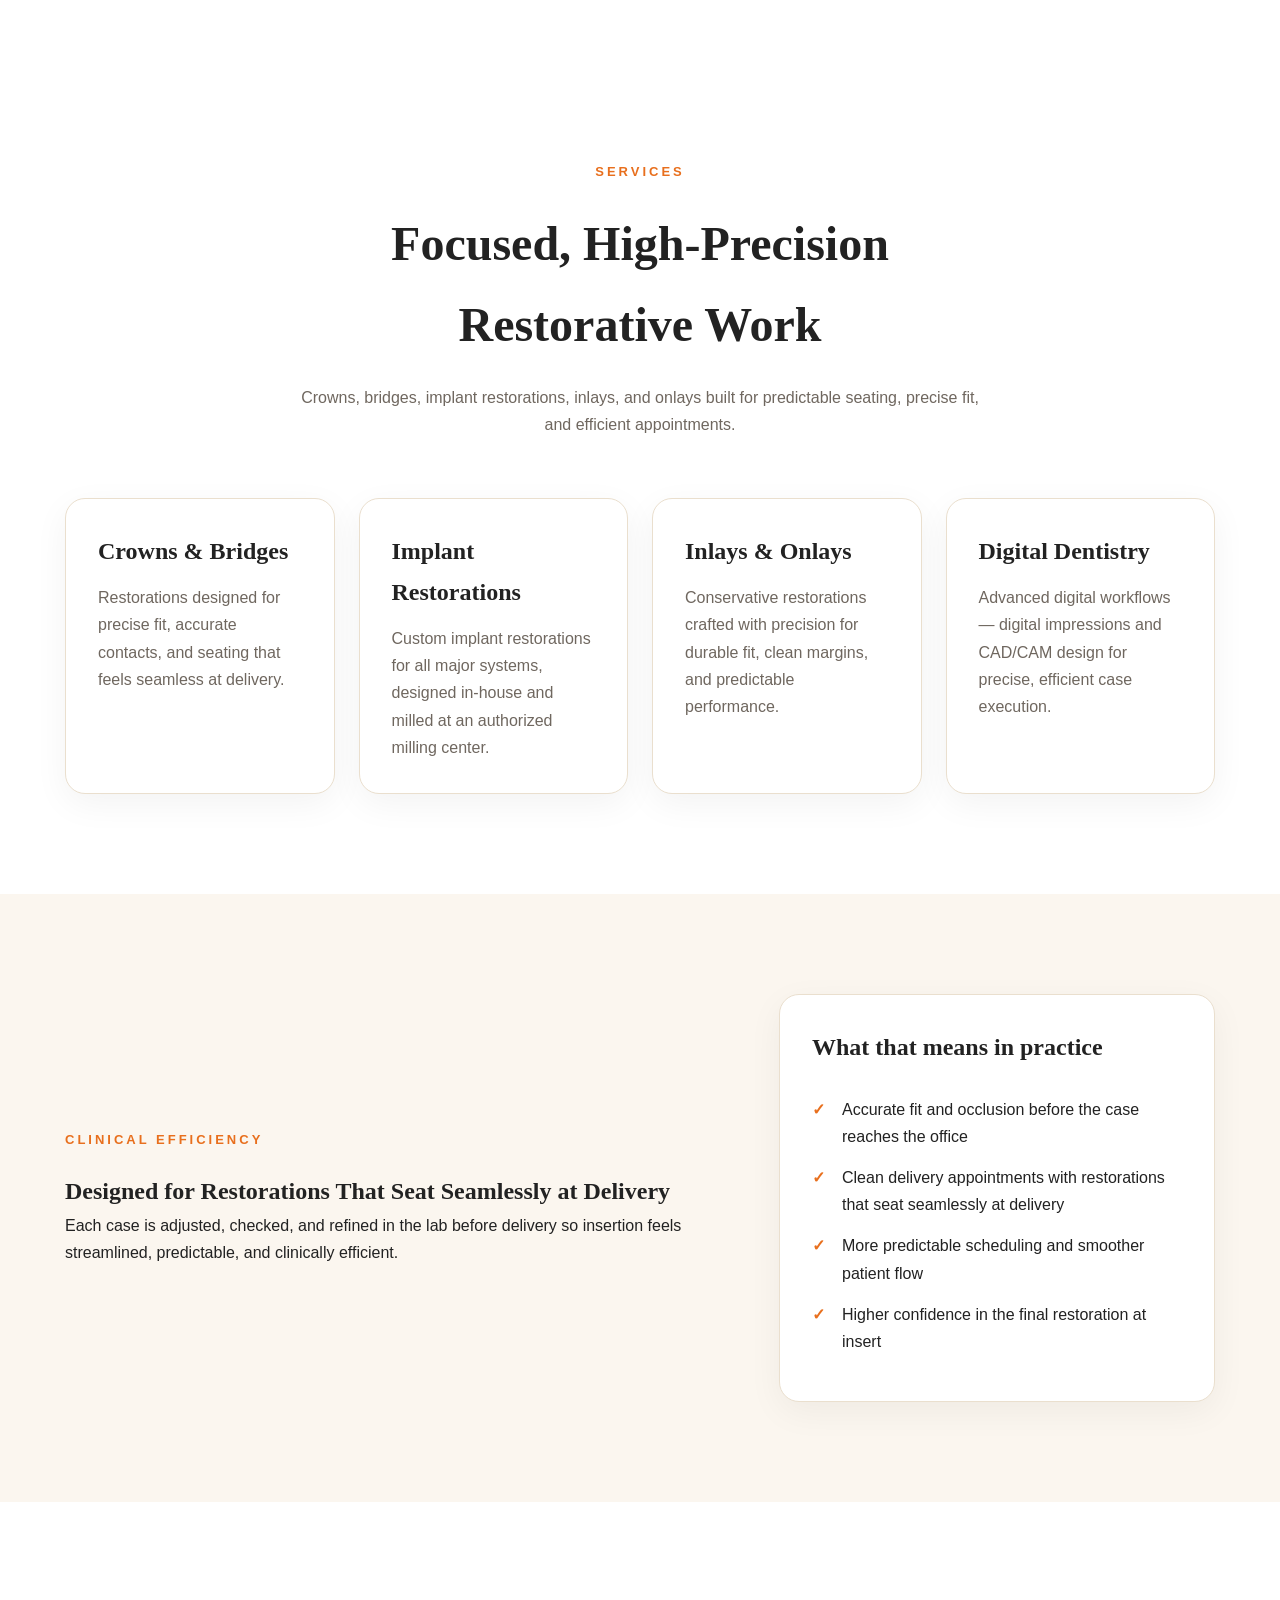
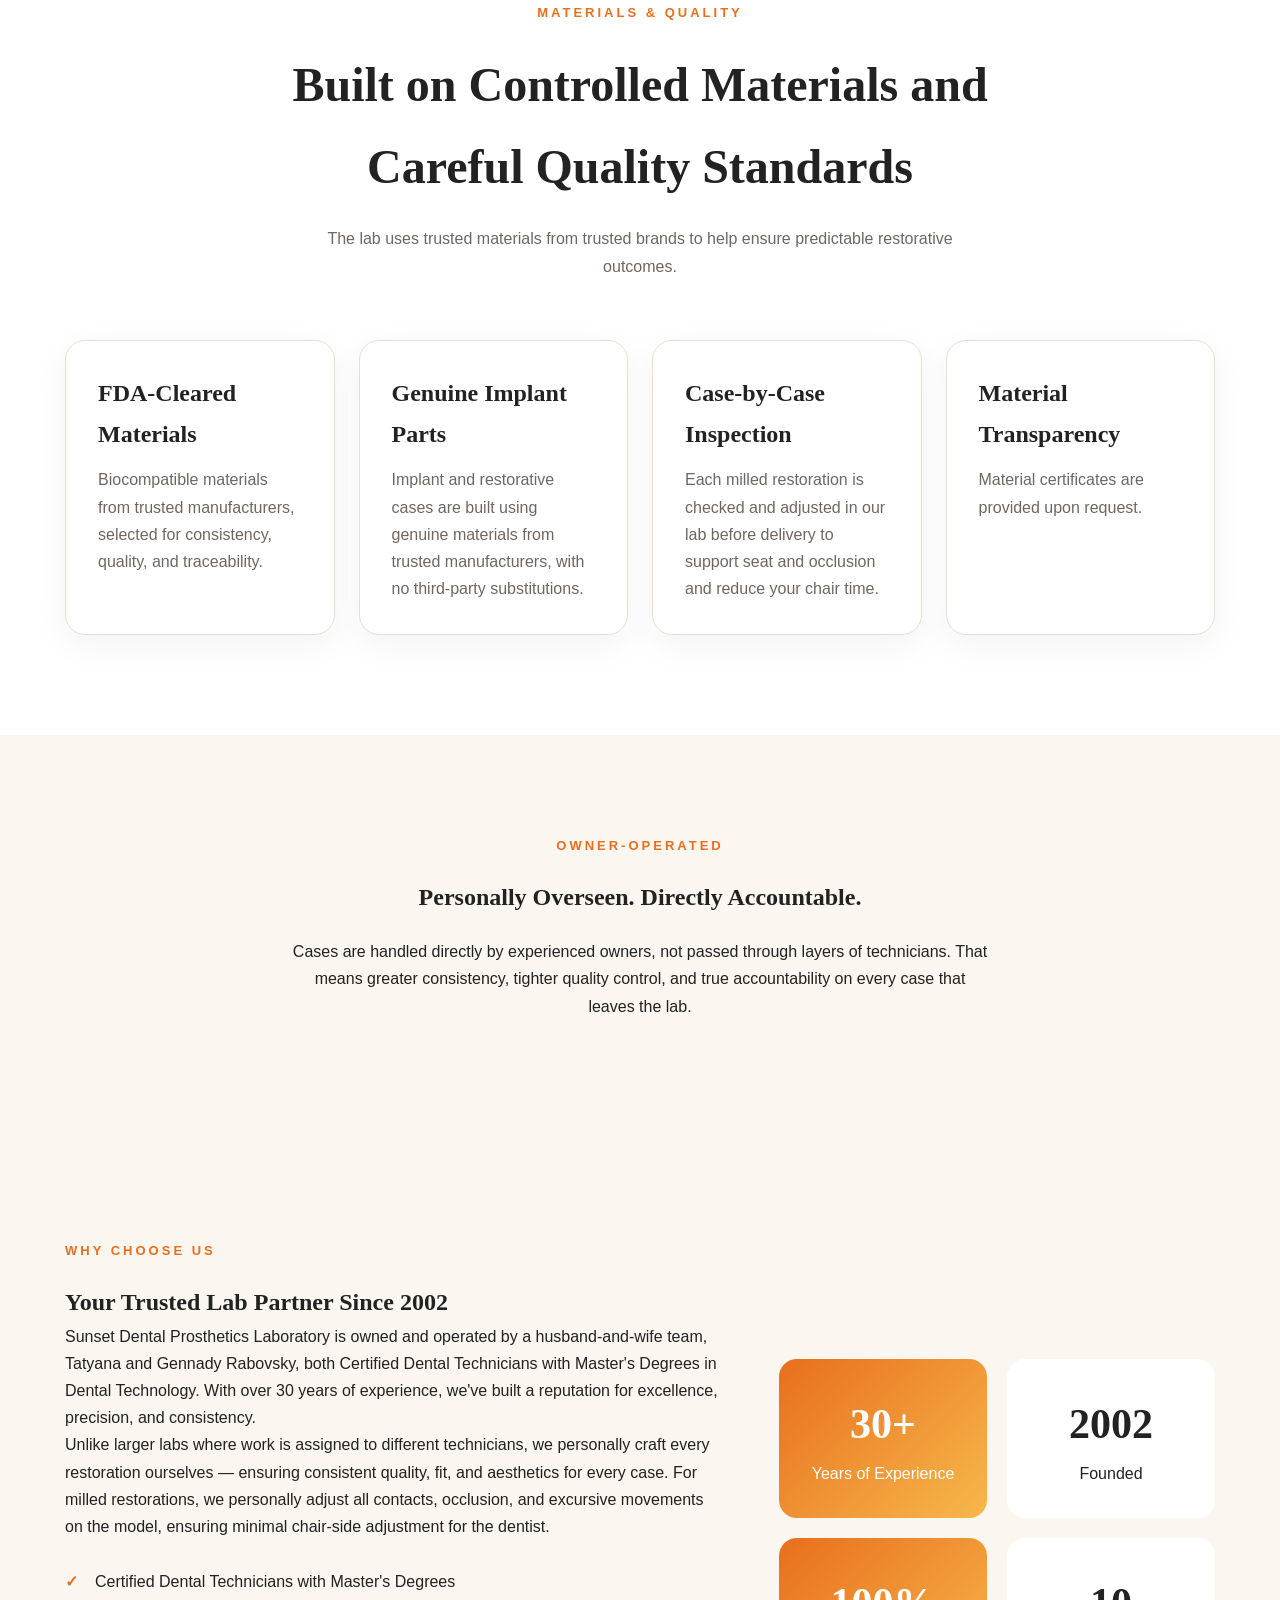
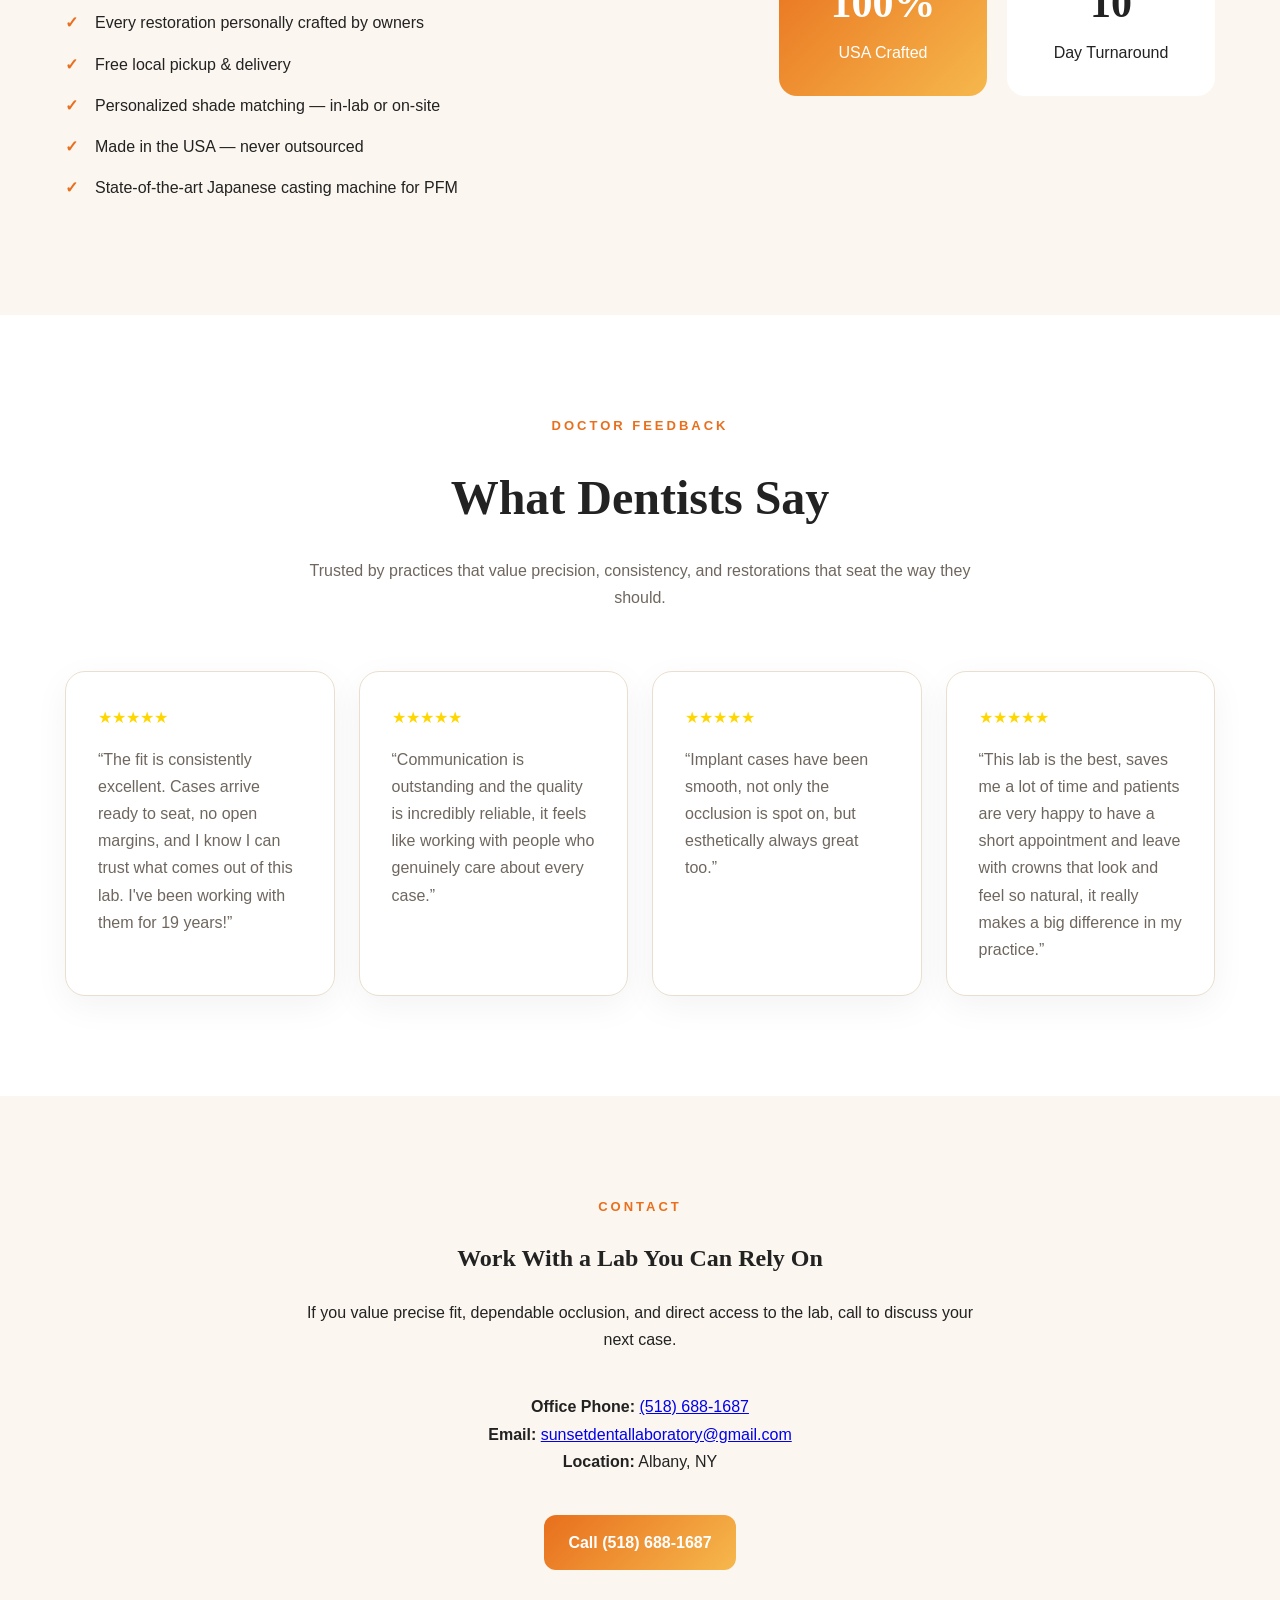
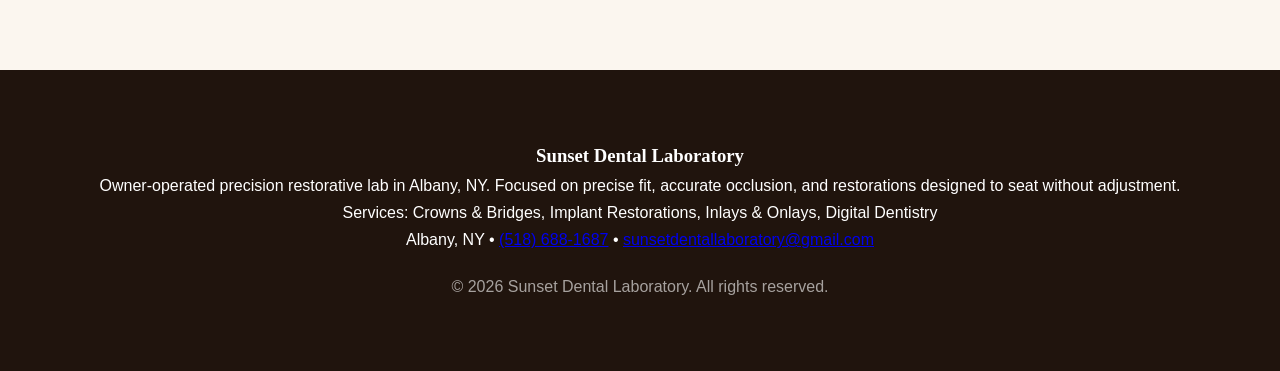
==== commit 451bfe25: "Update index.html" ====
--- a/index.html
+++ b/index.html
@@ -4,18 +4,18 @@
   <meta charset="UTF-8" />
   <meta name="viewport" content="width=device-width, initial-scale=1.0" />
 
-  <title>Sunset Dental Laboratory | Albany NY</title>
-
-  <meta
-    name="description"
-    content="Precision dental restorations designed for seamless insertion. Owner-operated dental laboratory serving Albany, NY."
-  />
+  <title>Sunset Dental Prosthetics Lab | Altamont NY</title>
+  <meta name="description" content="Sunset Dental Prosthetics Laboratory in Altamont, NY — owned by Certified Dental Technicians with 30+ years experience. Crowns, bridges, veneers, implants. 20% off first order." />
+  <meta name="author" content="Sunset Dental Prosthetics Laboratory" />
+
+  <meta property="og:title" content="Sunset Dental Prosthetics Laboratory | Altamont, NY" />
+  <meta property="og:description" content="Every restoration personally crafted by Certified Dental Technicians. 30+ years experience. Call (518) 688-1687." />
+  <meta property="og:type" content="website" />
 
   <link rel="stylesheet" href="style.css" />
 
   <link rel="preconnect" href="https://fonts.googleapis.com">
   <link rel="preconnect" href="https://fonts.gstatic.com" crossorigin>
-
   <link href="https://fonts.googleapis.com/css2?family=Playfair+Display:wght@500;600;700&family=Inter:wght@300;400;500;600;700&display=swap" rel="stylesheet">
 </head>
 
@@ -27,8 +27,10 @@
 
     <div class="nav-links">
       <a href="#services">Services</a>
+      <a href="#why-us">Why Us</a>
+      <a href="#materials">Materials</a>
       <a href="#about">About</a>
-      <a href="#reviews">Reviews</a>
+      <a href="#testimonials">Reviews</a>
       <a href="#contact">Contact</a>
     </div>
   </div>
@@ -51,96 +53,184 @@
 
     <div class="hero-buttons">
       <a class="btn btn-primary" href="#services">Explore Services</a>
-
-      <a class="btn btn-outline" href="tel:+15186881687">
-        Call (518) 688-1687
-      </a>
+      <a class="btn btn-outline" href="#contact">Call the Lab</a>
+    </div>
+
+    <div class="hero-stats">
+      <div class="hero-stat">
+        <strong>30+ Years</strong>
+        <span>Experience</span>
+      </div>
+
+      <div class="hero-stat">
+        <strong>10-Day</strong>
+        <span>Standard Turn.</span>
+      </div>
+
+      <div class="hero-stat">
+        <strong>Made in</strong>
+        <span>the USA</span>
+      </div>
     </div>
   </div>
 </header>
+
+<section class="section">
+  <div class="container card-grid">
+    <div class="card">
+      <h3>Restorations That Seat Seamlessly</h3>
+      <p>Restorations are refined in the lab to seat seamlessly at delivery with exceptional fit and occlusion.</p>
+    </div>
+
+    <div class="card">
+      <h3>Rush Cases Available</h3>
+      <p>Need a faster turnaround? Rush cases are available upon request for time-sensitive restorations.</p>
+    </div>
+
+    <div class="card">
+      <h3>Local Pickup & Delivery</h3>
+      <p>A dedicated driver picks up and delivers cases throughout Albany County.</p>
+    </div>
+
+    <div class="card">
+      <h3>Albany, NY</h3>
+      <p>A trusted local lab serving practices with responsive communication and controlled quality.</p>
+    </div>
+
+    <div class="card">
+      <h3>Direct Technical Support</h3>
+      <p>Call with questions about materials, implant systems, and case planning.</p>
+    </div>
+
+    <div class="card">
+      <h3>Personalized Shade Matching</h3>
+      <p>In-lab or on-site shade matching for the most accurate, natural-looking aesthetic results.</p>
+    </div>
+  </div>
+</section>
 
 <section class="section" id="services">
   <div class="container">
     <div class="section-header">
       <p class="eyebrow dark">Services</p>
-
-      <h2>
-        Focused, High-Precision Restorative Work
-      </h2>
-
-      <p>
-        Crowns, bridges, implant restorations, inlays, and onlays built for predictable seating and precise fit.
-      </p>
+      <h2>Focused, High-Precision Restorative Work</h2>
+      <p>Crowns, bridges, implant restorations, inlays, and onlays built for predictable seating, precise fit, and efficient appointments.</p>
     </div>
 
     <div class="card-grid">
-
       <div class="card">
         <h3>Crowns & Bridges</h3>
-
-        <p>
-          Restorations designed for precise fit, accurate contacts, and seating that feels seamless at delivery.
-        </p>
+        <p>Restorations designed for precise fit, accurate contacts, and seating that feels seamless at delivery.</p>
       </div>
 
       <div class="card">
         <h3>Implant Restorations</h3>
-
-        <p>
-          Custom implant restorations for all major systems with precise fit and esthetics.
-        </p>
+        <p>Custom implant restorations for all major systems, designed in-house and milled at an authorized milling center.</p>
+      </div>
+
+      <div class="card">
+        <h3>Inlays & Onlays</h3>
+        <p>Conservative restorations crafted with precision for durable fit, clean margins, and predictable performance.</p>
       </div>
 
       <div class="card">
         <h3>Digital Dentistry</h3>
-
-        <p>
-          Advanced digital workflows including CAD/CAM design and digital impressions.
-        </p>
-      </div>
-
-      <div class="card">
-        <h3>Shade Matching</h3>
-
-        <p>
-          Personalized in-lab or on-site shade matching for natural aesthetic results.
-        </p>
-      </div>
-
-    </div>
+        <p>Advanced digital workflows — digital impressions and CAD/CAM design for precise, efficient case execution.</p>
+      </div>
+    </div>
+  </div>
+</section>
+
+<section class="section cream" id="why-us">
+  <div class="container about-grid">
+    <div>
+      <p class="eyebrow dark">Clinical Efficiency</p>
+      <h2>Designed for Restorations That Seat Seamlessly at Delivery</h2>
+      <p>Each case is adjusted, checked, and refined in the lab before delivery so insertion feels streamlined, predictable, and clinically efficient.</p>
+    </div>
+
+    <div class="card">
+      <h3>What that means in practice</h3>
+      <ul class="features">
+        <li>Accurate fit and occlusion before the case reaches the office</li>
+        <li>Clean delivery appointments with restorations that seat seamlessly at delivery</li>
+        <li>More predictable scheduling and smoother patient flow</li>
+        <li>Higher confidence in the final restoration at insert</li>
+      </ul>
+    </div>
+  </div>
+</section>
+
+<section class="section" id="materials">
+  <div class="container">
+    <div class="section-header">
+      <p class="eyebrow dark">Materials & Quality</p>
+      <h2>Built on Controlled Materials and Careful Quality Standards</h2>
+      <p>The lab uses trusted materials from trusted brands to help ensure predictable restorative outcomes.</p>
+    </div>
+
+    <div class="card-grid">
+      <div class="card">
+        <h3>FDA-Cleared Materials</h3>
+        <p>Biocompatible materials from trusted manufacturers, selected for consistency, quality, and traceability.</p>
+      </div>
+
+      <div class="card">
+        <h3>Genuine Implant Parts</h3>
+        <p>Implant and restorative cases are built using genuine materials from trusted manufacturers, with no third-party substitutions.</p>
+      </div>
+
+      <div class="card">
+        <h3>Case-by-Case Inspection</h3>
+        <p>Each milled restoration is checked and adjusted in our lab before delivery to support seat and occlusion and reduce your chair time.</p>
+      </div>
+
+      <div class="card">
+        <h3>Material Transparency</h3>
+        <p>Material certificates are provided upon request.</p>
+      </div>
+    </div>
+  </div>
+</section>
+
+<section class="section cream">
+  <div class="container center">
+    <p class="eyebrow dark">Owner-Operated</p>
+    <h2>Personally Overseen. Directly Accountable.</h2>
+    <p class="contact-text">
+      Cases are handled directly by experienced owners, not passed through layers of technicians. That means greater consistency, tighter quality control, and true accountability on every case that leaves the lab.
+    </p>
   </div>
 </section>
 
 <section class="section cream" id="about">
   <div class="container about-grid">
-
     <div>
       <p class="eyebrow dark">Why Choose Us</p>
-
       <h2>Your Trusted Lab Partner Since 2002</h2>
 
       <p>
-        Sunset Dental Prosthetics Laboratory is owned and operated by a husband-and-wife team, both Certified Dental Technicians with Master's Degrees in Dental Technology.
+        Sunset Dental Prosthetics Laboratory is owned and operated by a husband-and-wife team, Tatyana and Gennady Rabovsky, both Certified Dental Technicians with Master's Degrees in Dental Technology. With over 30 years of experience, we've built a reputation for excellence, precision, and consistency.
       </p>
 
       <p>
-        Every restoration is personally crafted and checked by the owners for consistent quality, fit, and esthetics.
+        Unlike larger labs where work is assigned to different technicians, we personally craft every restoration ourselves — ensuring consistent quality, fit, and aesthetics for every case. For milled restorations, we personally adjust all contacts, occlusion, and excursive movements on the model, ensuring minimal chair-side adjustment for the dentist.
       </p>
 
       <ul class="features">
-        <li>30+ years experience</li>
-        <li>Made in the USA</li>
+        <li>Certified Dental Technicians with Master's Degrees</li>
+        <li>Every restoration personally crafted by owners</li>
         <li>Free local pickup & delivery</li>
-        <li>Personalized shade matching</li>
-        <li>State-of-the-art equipment</li>
-        <li>Owner-crafted restorations</li>
+        <li>Personalized shade matching — in-lab or on-site</li>
+        <li>Made in the USA — never outsourced</li>
+        <li>State-of-the-art Japanese casting machine for PFM</li>
       </ul>
     </div>
 
     <div class="stats">
       <div class="stat hot">
         <strong>30+</strong>
-        <span>Years Experience</span>
+        <span>Years of Experience</span>
       </div>
 
       <div class="stat">
@@ -158,55 +248,44 @@
         <span>Day Turnaround</span>
       </div>
     </div>
-
-  </div>
-</section>
-
-<section class="section" id="reviews">
+  </div>
+</section>
+
+<section class="section" id="testimonials">
   <div class="container">
-
     <div class="section-header">
       <p class="eyebrow dark">Doctor Feedback</p>
-
       <h2>What Dentists Say</h2>
+      <p>Trusted by practices that value precision, consistency, and restorations that seat the way they should.</p>
     </div>
 
     <div class="card-grid">
-
       <div class="card review">
         <div class="stars">★★★★★</div>
-
-        <p>
-          “The fit is consistently excellent. Cases arrive ready to seat and I know I can trust what comes out of this lab.”
-        </p>
+        <p>“The fit is consistently excellent. Cases arrive ready to seat, no open margins, and I know I can trust what comes out of this lab. I've been working with them for 19 years!”</p>
       </div>
 
       <div class="card review">
         <div class="stars">★★★★★</div>
-
-        <p>
-          “Communication is outstanding and the quality is incredibly reliable.”
-        </p>
+        <p>“Communication is outstanding and the quality is incredibly reliable, it feels like working with people who genuinely care about every case.”</p>
       </div>
 
       <div class="card review">
         <div class="stars">★★★★★</div>
-
-        <p>
-          “Implant cases have been smooth and esthetics are always excellent.”
-        </p>
-      </div>
-
-    </div>
-
+        <p>“Implant cases have been smooth, not only the occlusion is spot on, but esthetically always great too.”</p>
+      </div>
+
+      <div class="card review">
+        <div class="stars">★★★★★</div>
+        <p>“This lab is the best, saves me a lot of time and patients are very happy to have a short appointment and leave with crowns that look and feel so natural, it really makes a big difference in my practice.”</p>
+      </div>
+    </div>
   </div>
 </section>
 
 <section class="section cream" id="contact">
   <div class="container center">
-
     <p class="eyebrow dark">Contact</p>
-
     <h2>Work With a Lab You Can Rely On</h2>
 
     <p class="contact-text">
@@ -214,20 +293,12 @@
     </p>
 
     <div class="contact-box">
-      <p><strong>Phone:</strong> (518) 688-1687</p>
-
-      <p>
-        <strong>Email:</strong>
-        sunsetdentallaboratory@gmail.com
-      </p>
-
+      <p><strong>Office Phone:</strong> <a href="tel:+15186881687">(518) 688-1687</a></p>
+      <p><strong>Email:</strong> <a href="mailto:sunsetdentallaboratory@gmail.com">sunsetdentallaboratory@gmail.com</a></p>
       <p><strong>Location:</strong> Albany, NY</p>
     </div>
 
-    <a class="btn btn-primary" href="tel:+15186881687">
-      Call the Lab
-    </a>
-
+    <a class="btn btn-primary" href="tel:+15186881687">Call (518) 688-1687</a>
   </div>
 </section>
 
@@ -236,15 +307,22 @@
     <h3>Sunset Dental Laboratory</h3>
 
     <p>
-      Owner-operated precision restorative lab in Albany, NY.
+      Owner-operated precision restorative lab in Albany, NY. Focused on precise fit, accurate occlusion, and restorations designed to seat without adjustment.
+    </p>
+
+    <p>
+      Services: Crowns & Bridges, Implant Restorations, Inlays & Onlays, Digital Dentistry
+    </p>
+
+    <p>
+      Albany, NY • <a href="tel:+15186881687">(518) 688-1687</a> • <a href="mailto:sunsetdentallaboratory@gmail.com">sunsetdentallaboratory@gmail.com</a>
     </p>
 
     <p class="copyright">
-      © 2026 Sunset Dental Laboratory
+      © 2026 Sunset Dental Laboratory. All rights reserved.
     </p>
   </div>
 </footer>
 
 </body>
 </html>
-```
--- a/style.css
+++ b/style.css
@@ -0,0 +1,294 @@
+:root{
+  --orange:#e86f1d;
+  --gold:#f6b84c;
+  --cream:#fbf6ef;
+  --dark:#20140d;
+  --text:#222;
+  --muted:#6f675f;
+  --border:#eadfce;
+}
+
+*{
+  margin:0;
+  padding:0;
+  box-sizing:border-box;
+}
+
+html{
+  scroll-behavior:smooth;
+}
+
+body{
+  font-family:'Inter',sans-serif;
+  color:var(--text);
+  background:white;
+  line-height:1.7;
+}
+
+h1,h2,h3{
+  font-family:'Playfair Display',serif;
+}
+
+.container{
+  width:min(1150px,90%);
+  margin:auto;
+}
+
+.navbar{
+  position:fixed;
+  top:0;
+  left:0;
+  right:0;
+  z-index:1000;
+  background:rgba(20,10,5,.7);
+  backdrop-filter:blur(10px);
+}
+
+.nav-inner{
+  display:flex;
+  justify-content:space-between;
+  align-items:center;
+  padding:20px 0;
+}
+
+.logo{
+  font-size:28px;
+  font-weight:700;
+  background:linear-gradient(90deg,var(--orange),var(--gold));
+  -webkit-background-clip:text;
+  -webkit-text-fill-color:transparent;
+}
+
+.nav-links{
+  display:flex;
+  gap:24px;
+}
+
+.nav-links a{
+  color:white;
+  text-decoration:none;
+  font-size:14px;
+}
+
+.hero{
+  min-height:100vh;
+  display:flex;
+  align-items:center;
+  position:relative;
+  overflow:hidden;
+  background:
+    radial-gradient(circle at top left, rgba(255,180,0,.2), transparent 30%),
+    radial-gradient(circle at bottom right, rgba(255,200,80,.15), transparent 30%),
+    linear-gradient(135deg,#2b1103,#7b3400,#f59e0b);
+}
+
+.overlay{
+  position:absolute;
+  inset:0;
+  background:rgba(0,0,0,.45);
+}
+
+.hero-content{
+  position:relative;
+  color:white;
+  padding-top:120px;
+  max-width:750px;
+}
+
+.eyebrow{
+  text-transform:uppercase;
+  letter-spacing:3px;
+  font-size:13px;
+  color:var(--gold);
+  margin-bottom:20px;
+  font-weight:700;
+}
+
+.eyebrow.dark{
+  color:var(--orange);
+}
+
+h1{
+  font-size:clamp(42px,7vw,78px);
+  line-height:1.05;
+  margin-bottom:24px;
+}
+
+h1 span{
+  display:block;
+  background:linear-gradient(90deg,#ffb25b,#ffe08d);
+  -webkit-background-clip:text;
+  -webkit-text-fill-color:transparent;
+}
+
+.hero-text{
+  font-size:20px;
+  color:rgba(255,255,255,.85);
+}
+
+.hero-buttons{
+  margin-top:36px;
+  display:flex;
+  gap:16px;
+  flex-wrap:wrap;
+}
+
+.btn{
+  display:inline-block;
+  padding:14px 24px;
+  border-radius:12px;
+  text-decoration:none;
+  font-weight:700;
+}
+
+.btn-primary{
+  background:linear-gradient(135deg,var(--orange),var(--gold));
+  color:white;
+}
+
+.btn-outline{
+  border:1px solid rgba(255,255,255,.4);
+  color:white;
+}
+
+.section{
+  padding:100px 0;
+}
+
+.section-header{
+  text-align:center;
+  max-width:700px;
+  margin:auto auto 60px;
+}
+
+.section-header h2{
+  font-size:48px;
+  margin-bottom:18px;
+}
+
+.section-header p{
+  color:var(--muted);
+}
+
+.card-grid{
+  display:grid;
+  grid-template-columns:repeat(auto-fit,minmax(250px,1fr));
+  gap:24px;
+}
+
+.card{
+  background:white;
+  border:1px solid var(--border);
+  border-radius:20px;
+  padding:32px;
+  box-shadow:0 10px 35px rgba(0,0,0,.05);
+}
+
+.card h3{
+  margin-bottom:12px;
+  font-size:24px;
+}
+
+.card p{
+  color:var(--muted);
+}
+
+.cream{
+  background:var(--cream);
+}
+
+.about-grid{
+  display:grid;
+  grid-template-columns:1.2fr .8fr;
+  gap:60px;
+  align-items:center;
+}
+
+.features{
+  margin-top:28px;
+  list-style:none;
+}
+
+.features li{
+  margin-bottom:14px;
+  position:relative;
+  padding-left:30px;
+}
+
+.features li::before{
+  content:"✓";
+  position:absolute;
+  left:0;
+  color:var(--orange);
+  font-weight:bold;
+}
+
+.stats{
+  display:grid;
+  grid-template-columns:1fr 1fr;
+  gap:20px;
+}
+
+.stat{
+  background:white;
+  border-radius:18px;
+  padding:30px;
+  text-align:center;
+}
+
+.stat.hot{
+  background:linear-gradient(135deg,var(--orange),var(--gold));
+  color:white;
+}
+
+.stat strong{
+  display:block;
+  font-size:42px;
+  font-family:'Playfair Display',serif;
+}
+
+.review .stars{
+  color:gold;
+  margin-bottom:14px;
+}
+
+.center{
+  text-align:center;
+}
+
+.contact-text{
+  max-width:700px;
+  margin:20px auto;
+}
+
+.contact-box{
+  margin:40px 0;
+}
+
+.footer{
+  background:var(--dark);
+  color:white;
+  text-align:center;
+  padding:70px 0;
+}
+
+.copyright{
+  opacity:.6;
+  margin-top:20px;
+}
+
+@media(max-width:800px){
+
+  .nav-links{
+    display:none;
+  }
+
+  .about-grid{
+    grid-template-columns:1fr;
+  }
+
+  .section-header h2{
+    font-size:38px;
+  }
+
+}
